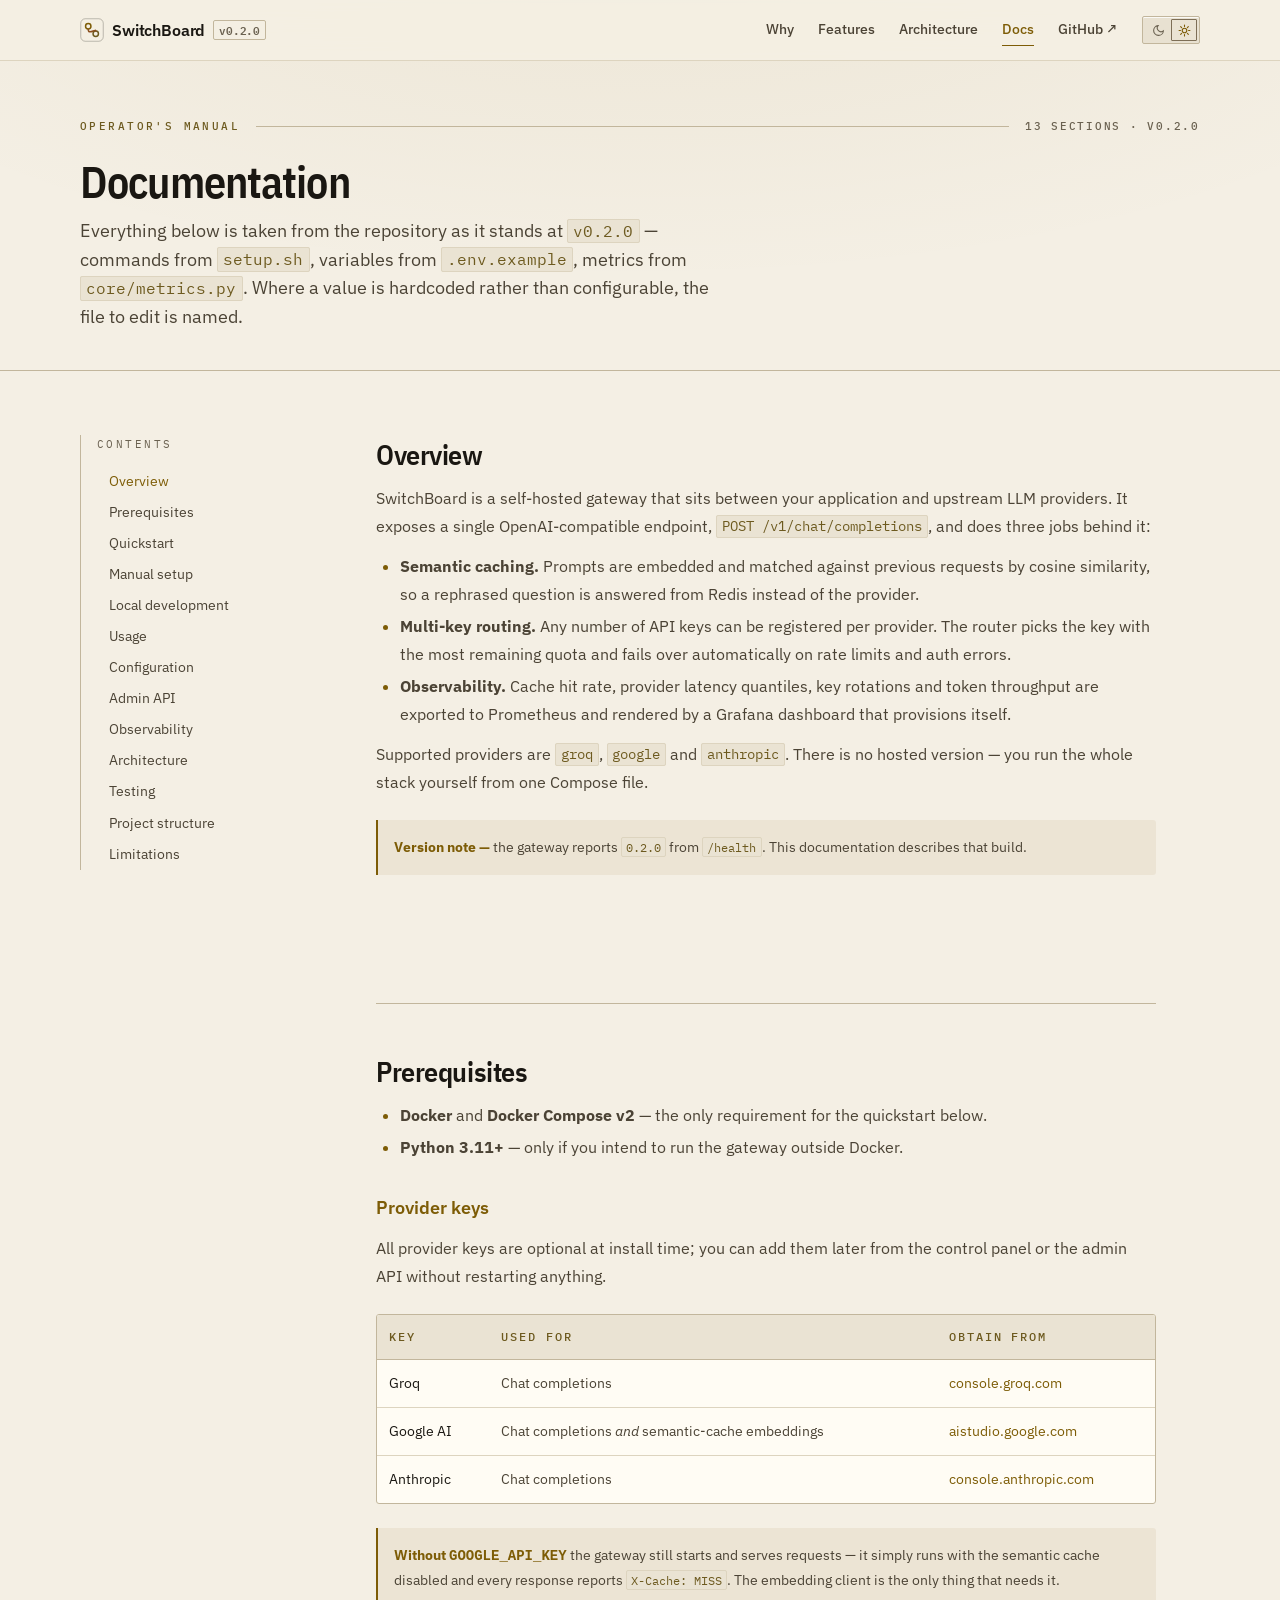
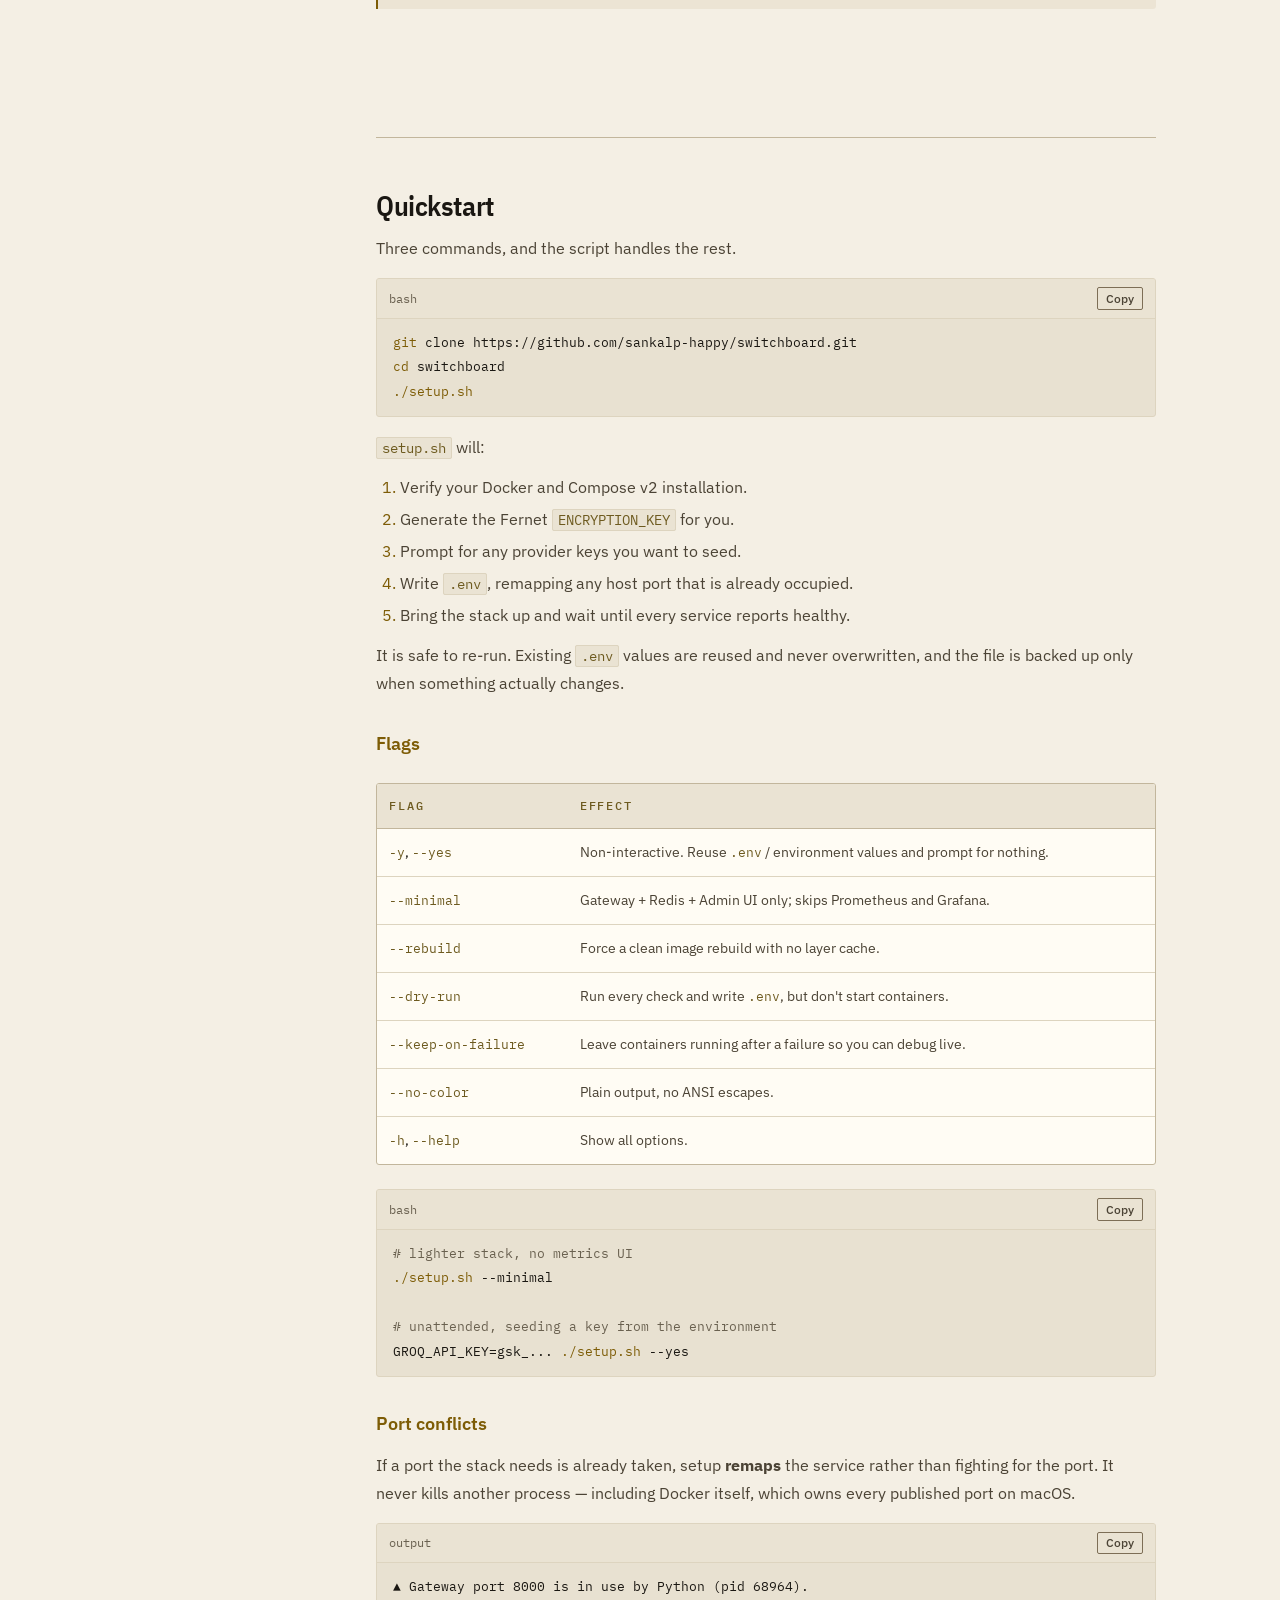
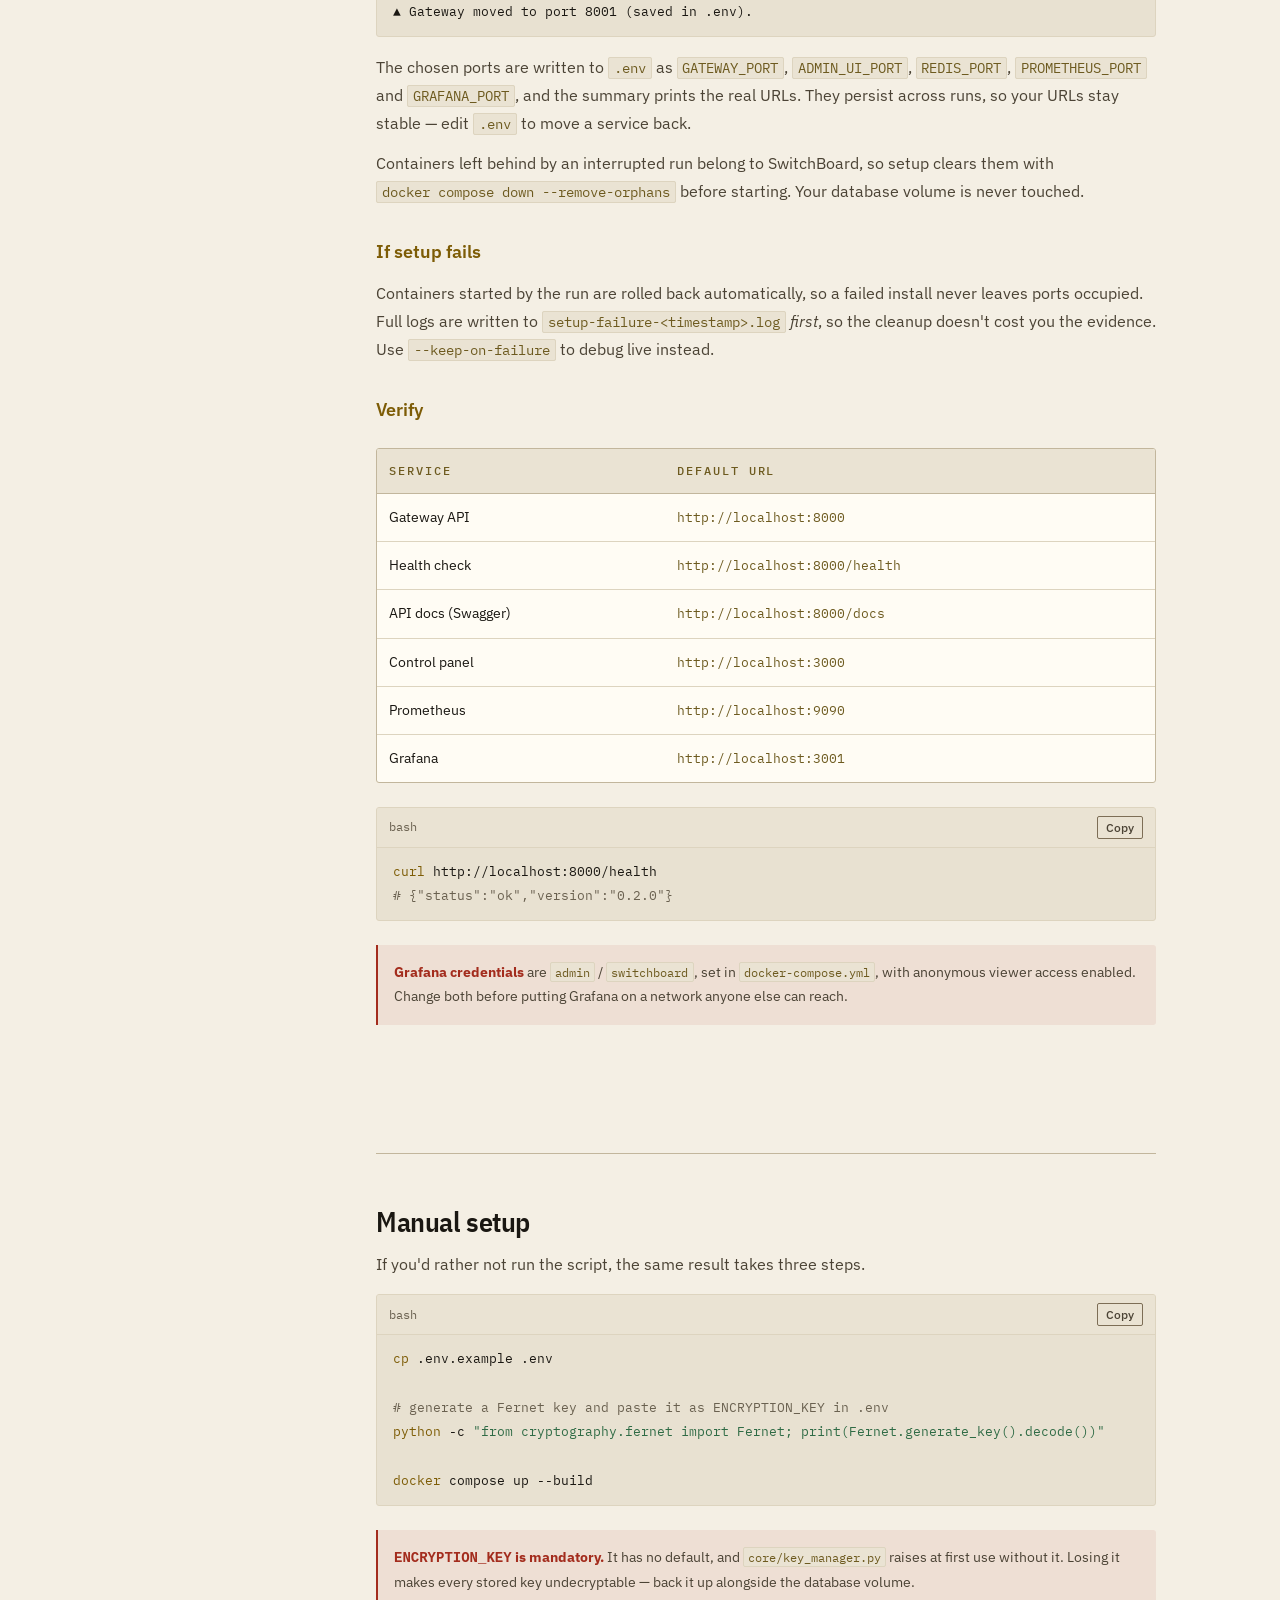
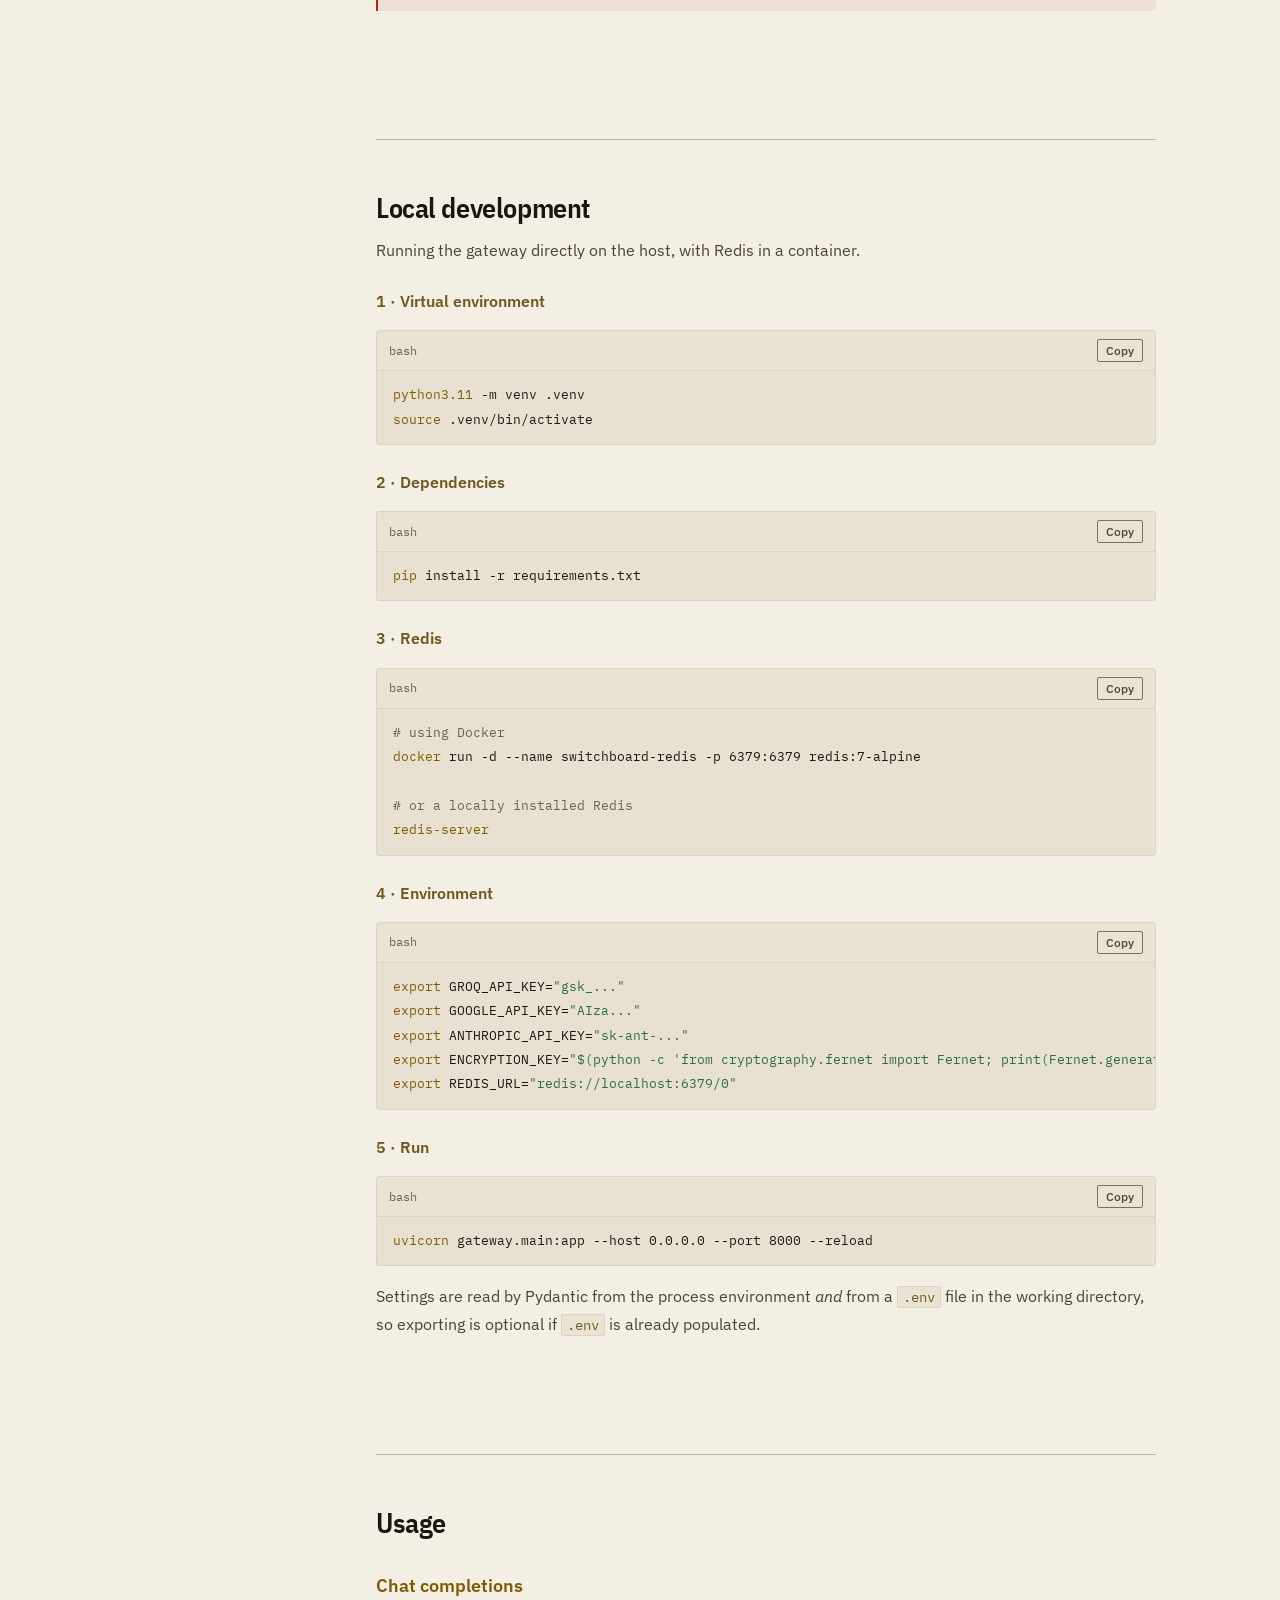
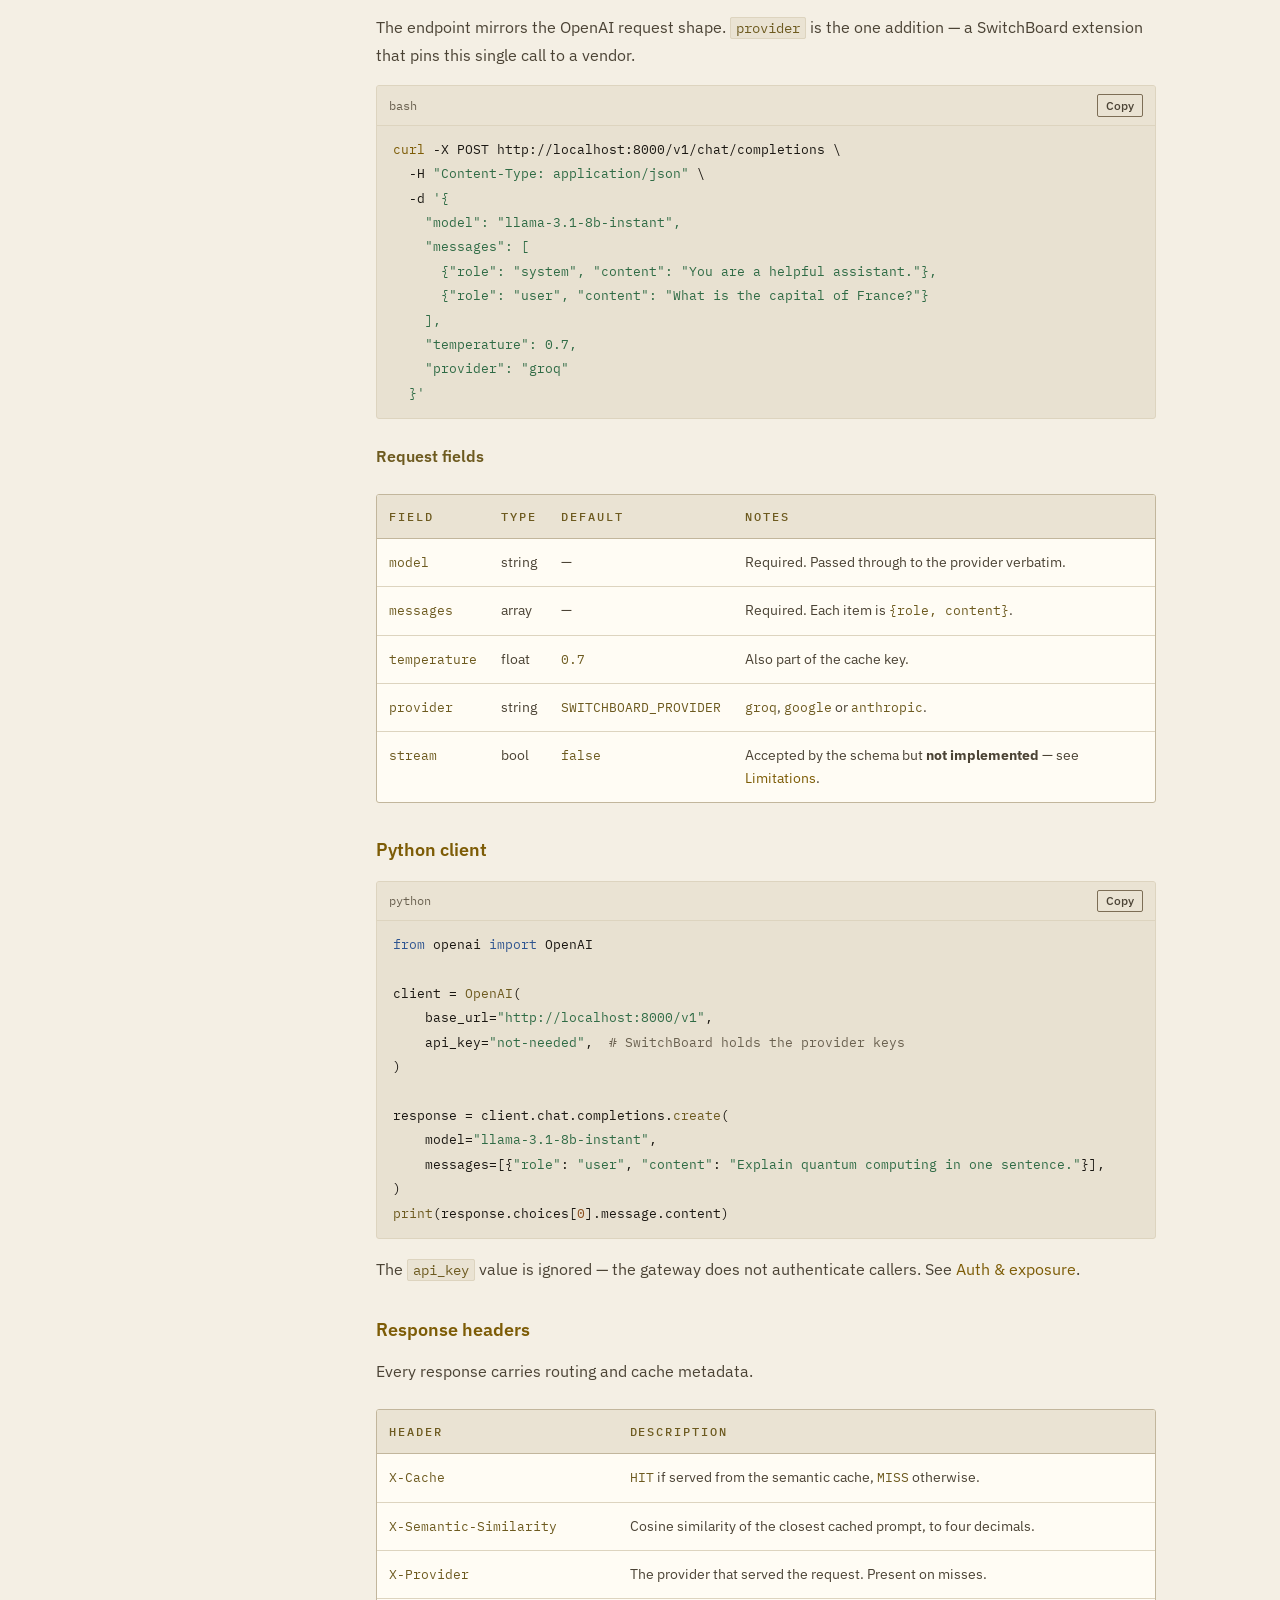
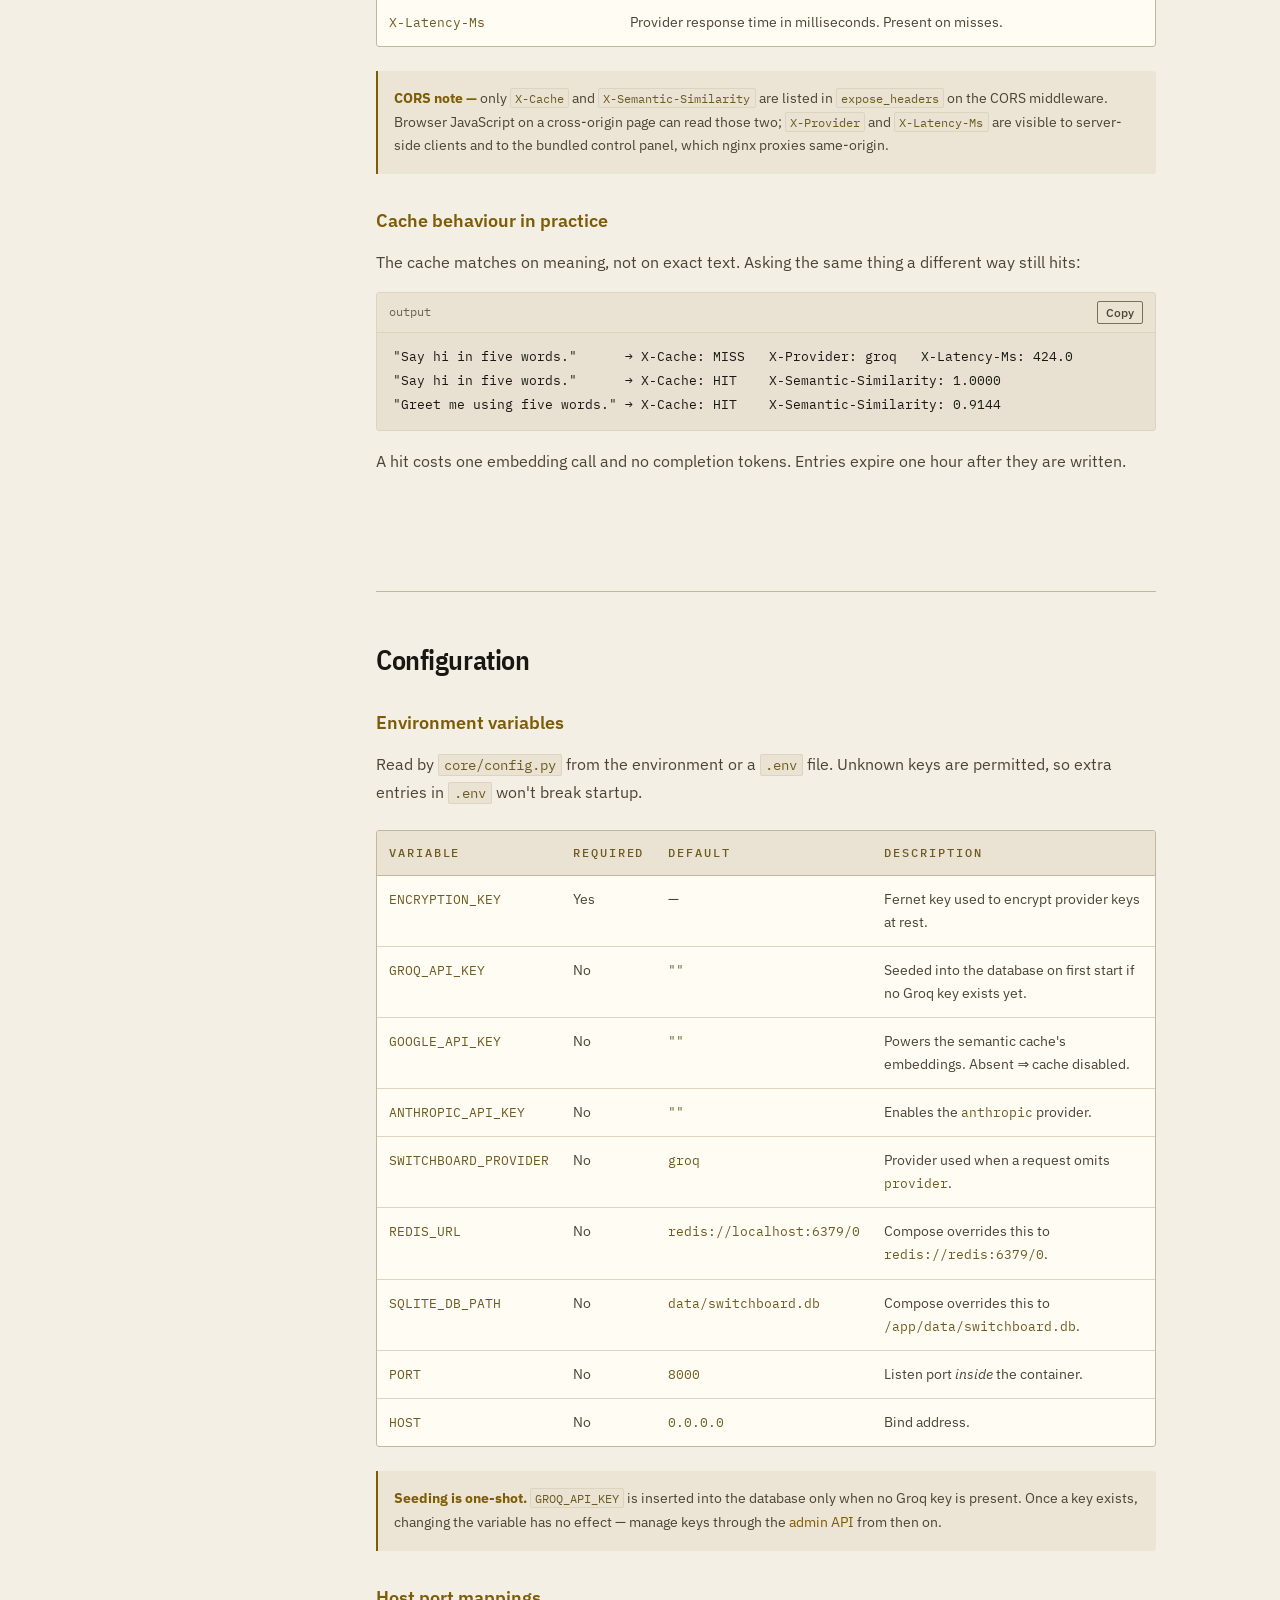
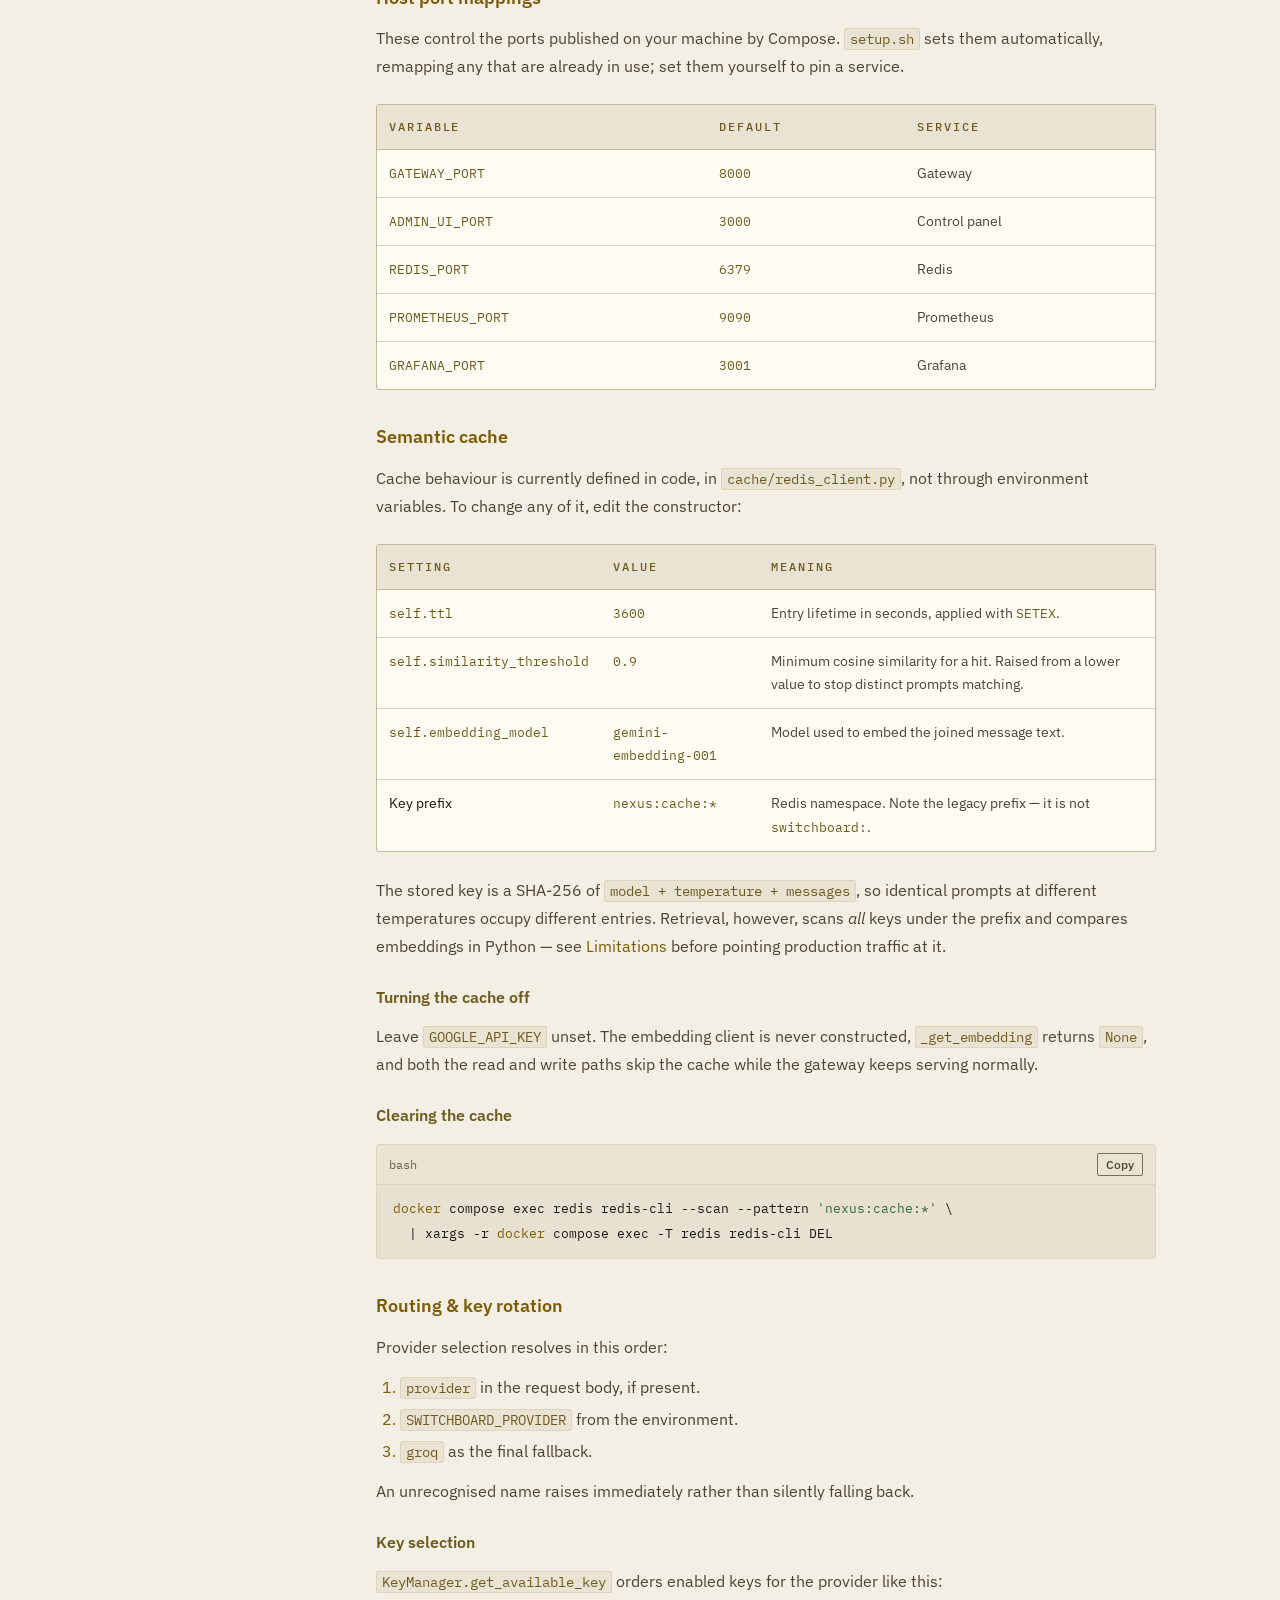
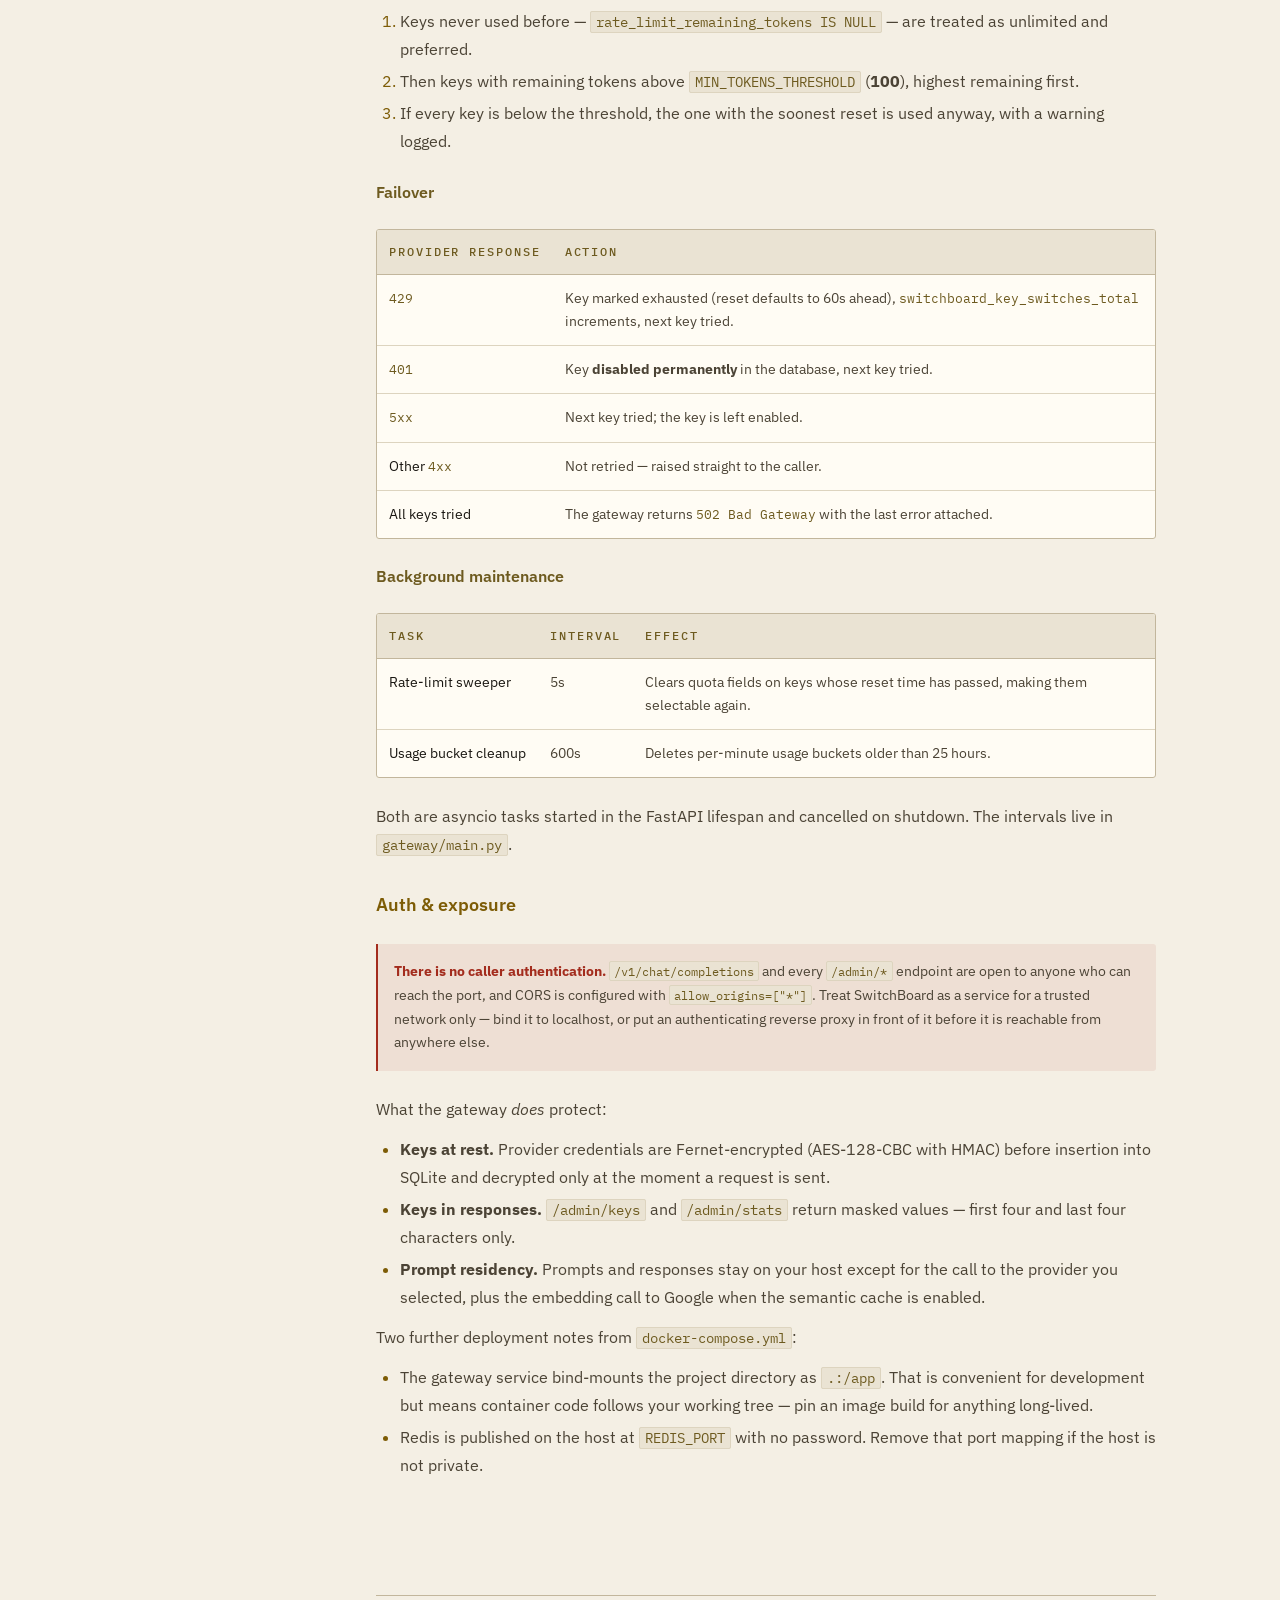
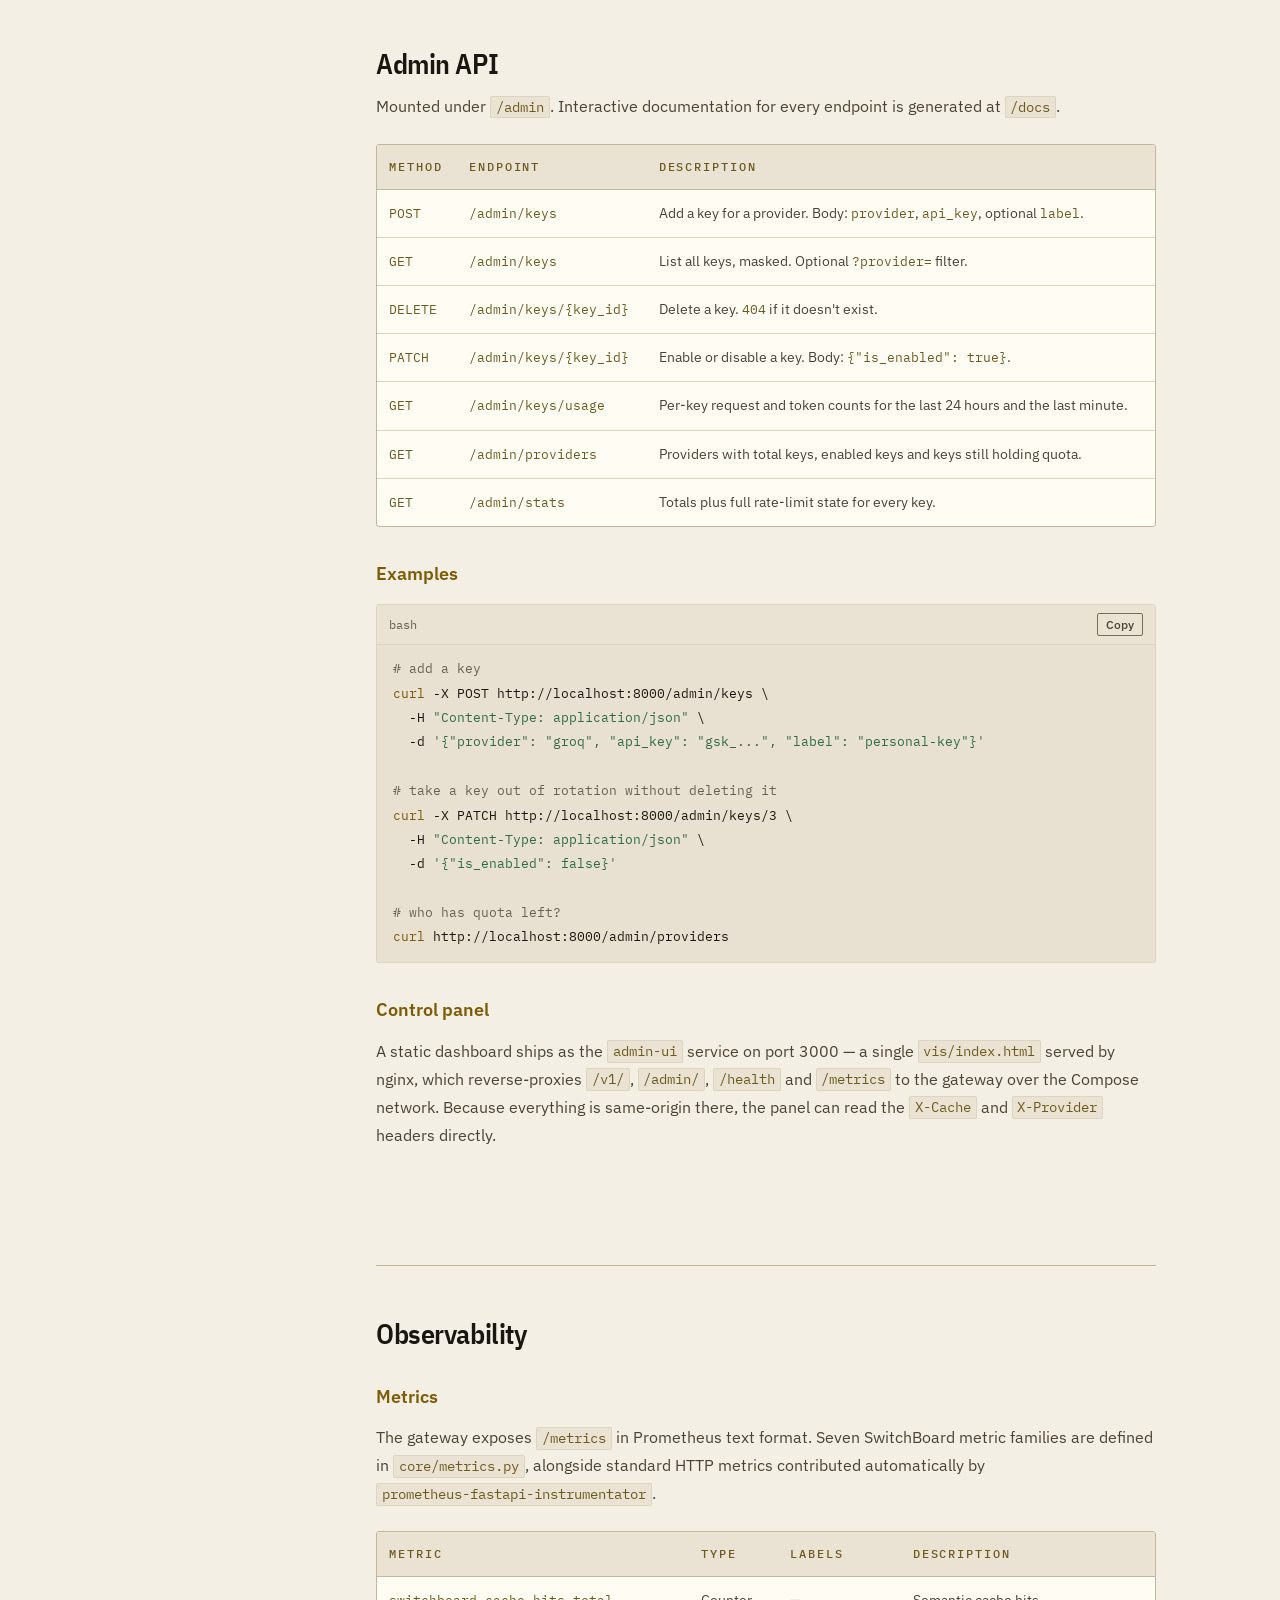
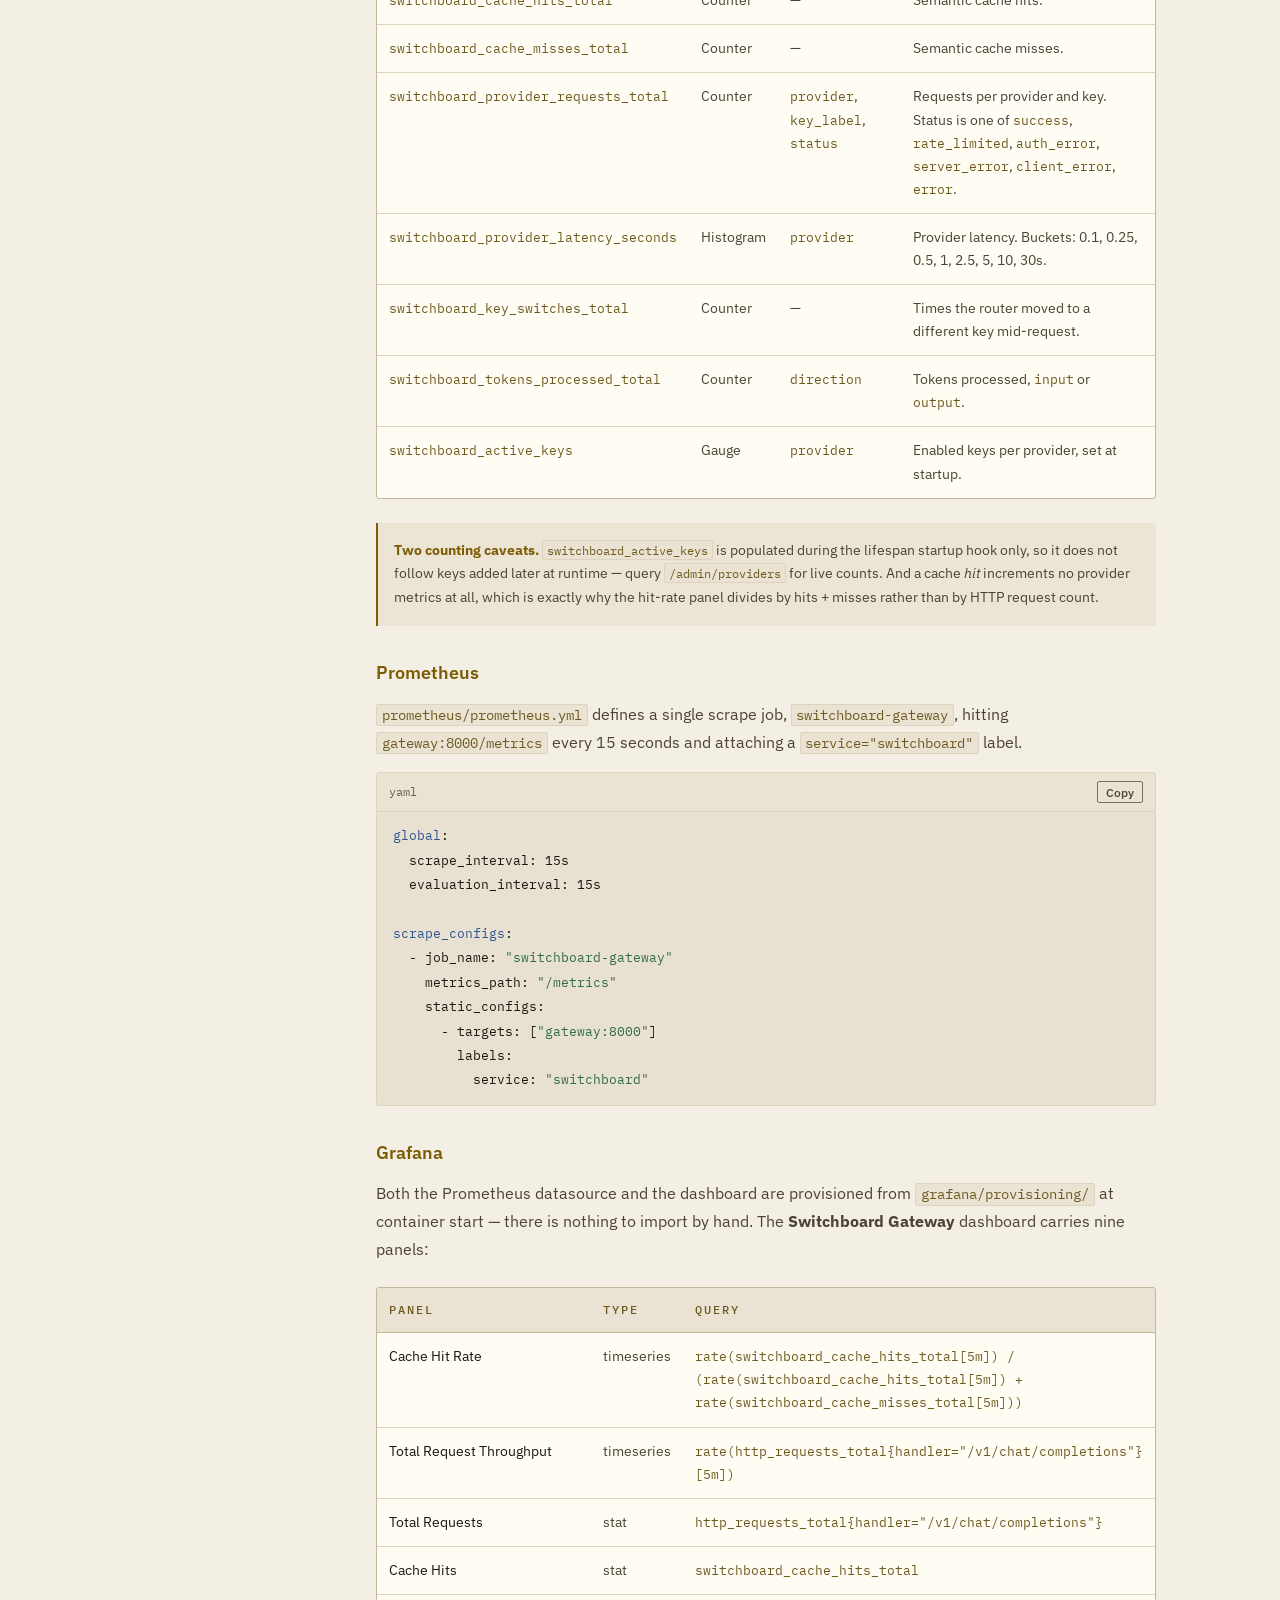
==== site/docs.html @ 7677d310 "added a frontend file" ====
<!DOCTYPE html>
<html lang="en">
<head>
<meta charset="UTF-8">
<meta name="viewport" content="width=device-width, initial-scale=1">
<title>Documentation — SwitchBoard</title>
<meta name="description" content="Install, configure and operate SwitchBoard: quickstart, environment variables, semantic cache tuning, key rotation, the admin API, and Prometheus + Grafana observability.">
<meta name="color-scheme" content="light dark">
<!-- Applied before first paint so a stored preference never flashes the
     other theme. Must stay inline and stay above the stylesheet. -->
<script>(function(){try{var t=localStorage.getItem('sb-theme');if(t==='light'||t==='dark')document.documentElement.dataset.theme=t;}catch(e){}})();</script>
<link rel="preconnect" href="https://fonts.googleapis.com">
<link rel="preconnect" href="https://fonts.gstatic.com" crossorigin>
<link href="https://fonts.googleapis.com/css2?family=IBM+Plex+Mono:wght@400;500&family=IBM+Plex+Sans:wght@400;500;600;700&family=IBM+Plex+Sans+Condensed:wght@600&display=swap" rel="stylesheet">
<link rel="stylesheet" href="assets/switchboard.css">
<link rel="icon" href="data:image/svg+xml,<svg xmlns='http://www.w3.org/2000/svg' viewBox='0 0 32 32'><rect width='32' height='32' rx='6' fill='%232b2620'/><circle cx='11' cy='11' r='3.4' fill='none' stroke='%23e0ac1f' stroke-width='2'/><circle cx='21' cy='21' r='3.4' fill='none' stroke='%23cfae52' stroke-width='2'/><path d='M11 15 C 11 22, 21 14, 21 17' fill='none' stroke='%23cf8442' stroke-width='2'/></svg>">
</head>
<body>
<a class="skip" href="#overview">Skip to content</a>

<!-- ============================= NAV ============================= -->
<header class="nav">
  <div class="wrap nav__in">
    <a class="brand" href="index.html">
      <svg width="24" height="24" viewBox="0 0 32 32" aria-hidden="true">
        <rect x="1" y="1" width="30" height="30" rx="6" fill="none" stroke="currentColor" opacity=".35"/>
        <circle cx="11" cy="11" r="3.6" fill="none" stroke="var(--accent)" stroke-width="2"/>
        <circle cx="21" cy="21" r="3.6" fill="none" stroke="var(--brass)" stroke-width="2"/>
        <path d="M11 15.2 C 11 23, 21 14, 21 17.2" fill="none" stroke="var(--copper)" stroke-width="2" stroke-linecap="round"/>
      </svg>
      SwitchBoard <span class="v">v0.2.0</span>
    </a>
    <nav class="nav__links" id="nav-links" aria-label="Primary">
      <a href="index.html#problem">Why</a>
      <a href="index.html#features">Features</a>
      <a href="index.html#architecture">Architecture</a>
      <a href="docs.html" aria-current="page">Docs</a>
      <a href="https://github.com/sankalp-happy/switchboard">GitHub&nbsp;↗</a>
    </nav>
    <div class="nav__end">
      <button class="themesw" type="button" aria-label="Switch theme">
        <span><svg width="13" height="13" viewBox="0 0 24 24" fill="none" stroke="currentColor" stroke-width="2" aria-hidden="true"><path d="M21 12.8A9 9 0 1 1 11.2 3a7 7 0 0 0 9.8 9.8Z"/></svg></span>
        <span><svg width="13" height="13" viewBox="0 0 24 24" fill="none" stroke="currentColor" stroke-width="2" aria-hidden="true"><circle cx="12" cy="12" r="4.2"/><path d="M12 2v2.5M12 19.5V22M2 12h2.5M19.5 12H22M4.9 4.9l1.8 1.8M17.3 17.3l1.8 1.8M19.1 4.9l-1.8 1.8M6.7 17.3l-1.8 1.8" stroke-linecap="round"/></svg></span>
      </button>
      <button class="nav__toggle" id="nav-toggle" aria-expanded="false" aria-controls="nav-links">Menu</button>
    </div>
  </div>
</header>

<!-- ============================= DOC HERO ============================= -->
<div class="doc-hero">
  <div class="wrap">
    <div class="srail">
      <span class="srail__n">Operator's manual</span>
      <i class="srail__r" aria-hidden="true"></i>
      <span class="srail__d">13 sections · v0.2.0</span>
    </div>
    <h1>Documentation</h1>
    <p class="lede">
      Everything below is taken from the repository as it stands at
      <span class="inline">v0.2.0</span> — commands from <span class="inline">setup.sh</span>,
      variables from <span class="inline">.env.example</span>, metrics from
      <span class="inline">core/metrics.py</span>. Where a value is hardcoded rather than
      configurable, the file to edit is named.
    </p>
  </div>
</div>

<div class="wrap docs">

  <!-- ============================= RAIL ============================= -->
  <aside class="rail" aria-label="Table of contents">
    <div class="rail__t">Contents</div>
    <ol>
      <li><a href="#overview">Overview</a></li>
      <li><a href="#prerequisites">Prerequisites</a></li>
      <li><a href="#quickstart">Quickstart</a></li>
      <li><a href="#manual">Manual setup</a></li>
      <li><a href="#local">Local development</a></li>
      <li><a href="#usage">Usage</a></li>
      <li><a href="#configuration">Configuration</a></li>
      <li><a href="#admin">Admin API</a></li>
      <li><a href="#observability">Observability</a></li>
      <li><a href="#architecture">Architecture</a></li>
      <li><a href="#testing">Testing</a></li>
      <li><a href="#structure">Project structure</a></li>
      <li><a href="#limits">Limitations</a></li>
    </ol>
  </aside>

  <!-- ============================= DOC BODY ============================= -->
  <main class="doc">

    <!-- OVERVIEW -->
    <section id="overview">
      <h2>Overview</h2>
      <p>
        SwitchBoard is a self-hosted gateway that sits between your application and upstream LLM
        providers. It exposes a single OpenAI-compatible endpoint,
        <span class="inline">POST /v1/chat/completions</span>, and does three jobs behind it:
      </p>
      <ul>
        <li><b>Semantic caching.</b> Prompts are embedded and matched against previous requests by cosine similarity, so a rephrased question is answered from Redis instead of the provider.</li>
        <li><b>Multi-key routing.</b> Any number of API keys can be registered per provider. The router picks the key with the most remaining quota and fails over automatically on rate limits and auth errors.</li>
        <li><b>Observability.</b> Cache hit rate, provider latency quantiles, key rotations and token throughput are exported to Prometheus and rendered by a Grafana dashboard that provisions itself.</li>
      </ul>
      <p>
        Supported providers are <span class="inline">groq</span>,
        <span class="inline">google</span> and <span class="inline">anthropic</span>. There is no
        hosted version — you run the whole stack yourself from one Compose file.
      </p>
      <div class="note">
        <b>Version note —</b> the gateway reports <span class="inline">0.2.0</span> from
        <span class="inline">/health</span>. This documentation describes that build.
      </div>
    </section>

    <hr>

    <!-- PREREQUISITES -->
    <section id="prerequisites">
      <h2>Prerequisites</h2>
      <ul>
        <li><b>Docker</b> and <b>Docker Compose v2</b> — the only requirement for the quickstart below.</li>
        <li><b>Python 3.11+</b> — only if you intend to run the gateway outside Docker.</li>
      </ul>

      <h3>Provider keys</h3>
      <p>
        All provider keys are optional at install time; you can add them later from the control
        panel or the admin API without restarting anything.
      </p>
      <div class="tablewrap">
        <table>
          <thead><tr><th scope="col">Key</th><th scope="col">Used for</th><th scope="col">Obtain from</th></tr></thead>
          <tbody>
            <tr><td>Groq</td><td>Chat completions</td><td><a href="https://console.groq.com">console.groq.com</a></td></tr>
            <tr><td>Google AI</td><td>Chat completions <em>and</em> semantic-cache embeddings</td><td><a href="https://aistudio.google.com">aistudio.google.com</a></td></tr>
            <tr><td>Anthropic</td><td>Chat completions</td><td><a href="https://console.anthropic.com">console.anthropic.com</a></td></tr>
          </tbody>
        </table>
      </div>
      <div class="note">
        <b>Without <code>GOOGLE_API_KEY</code></b> the gateway still starts and serves requests — it
        simply runs with the semantic cache disabled and every response reports
        <span class="inline">X-Cache: MISS</span>. The embedding client is the only thing that needs it.
      </div>
    </section>

    <hr>

    <!-- QUICKSTART -->
    <section id="quickstart">
      <h2>Quickstart</h2>
      <p>Three commands, and the script handles the rest.</p>

      <div class="code">
        <div class="code__bar"><span class="code__lang">bash</span><button class="code__copy" type="button">Copy</button></div>
<pre><code><span class="t-cmd">git</span> clone https://github.com/sankalp-happy/switchboard.git
<span class="t-cmd">cd</span> switchboard
<span class="t-cmd">./setup.sh</span></code></pre>
      </div>

      <p><span class="inline">setup.sh</span> will:</p>
      <ol class="plain">
        <li>Verify your Docker and Compose v2 installation.</li>
        <li>Generate the Fernet <span class="inline">ENCRYPTION_KEY</span> for you.</li>
        <li>Prompt for any provider keys you want to seed.</li>
        <li>Write <span class="inline">.env</span>, remapping any host port that is already occupied.</li>
        <li>Bring the stack up and wait until every service reports healthy.</li>
      </ol>
      <p>
        It is safe to re-run. Existing <span class="inline">.env</span> values are reused and never
        overwritten, and the file is backed up only when something actually changes.
      </p>

      <h3 id="flags">Flags</h3>
      <div class="tablewrap">
        <table>
          <thead><tr><th scope="col">Flag</th><th scope="col">Effect</th></tr></thead>
          <tbody>
            <tr><td><code>-y</code>, <code>--yes</code></td><td>Non-interactive. Reuse <code>.env</code> / environment values and prompt for nothing.</td></tr>
            <tr><td><code>--minimal</code></td><td>Gateway + Redis + Admin UI only; skips Prometheus and Grafana.</td></tr>
            <tr><td><code>--rebuild</code></td><td>Force a clean image rebuild with no layer cache.</td></tr>
            <tr><td><code>--dry-run</code></td><td>Run every check and write <code>.env</code>, but don't start containers.</td></tr>
            <tr><td><code>--keep-on-failure</code></td><td>Leave containers running after a failure so you can debug live.</td></tr>
            <tr><td><code>--no-color</code></td><td>Plain output, no ANSI escapes.</td></tr>
            <tr><td><code>-h</code>, <code>--help</code></td><td>Show all options.</td></tr>
          </tbody>
        </table>
      </div>

      <div class="code">
        <div class="code__bar"><span class="code__lang">bash</span><button class="code__copy" type="button">Copy</button></div>
<pre><code><span class="t-com"># lighter stack, no metrics UI</span>
<span class="t-cmd">./setup.sh</span> --minimal

<span class="t-com"># unattended, seeding a key from the environment</span>
GROQ_API_KEY=gsk_... <span class="t-cmd">./setup.sh</span> --yes</code></pre>
      </div>

      <h3 id="ports">Port conflicts</h3>
      <p>
        If a port the stack needs is already taken, setup <b>remaps</b> the service rather than
        fighting for the port. It never kills another process — including Docker itself, which owns
        every published port on macOS.
      </p>
      <div class="code">
        <div class="code__bar"><span class="code__lang">output</span><button class="code__copy" type="button">Copy</button></div>
<pre><code>▲ Gateway port 8000 is in use by Python (pid 68964).
▲ Gateway moved to port 8001 (saved in .env).</code></pre>
      </div>
      <p>
        The chosen ports are written to <span class="inline">.env</span> as
        <span class="inline">GATEWAY_PORT</span>, <span class="inline">ADMIN_UI_PORT</span>,
        <span class="inline">REDIS_PORT</span>, <span class="inline">PROMETHEUS_PORT</span> and
        <span class="inline">GRAFANA_PORT</span>, and the summary prints the real URLs. They persist
        across runs, so your URLs stay stable — edit <span class="inline">.env</span> to move a
        service back.
      </p>
      <p>
        Containers left behind by an interrupted run belong to SwitchBoard, so setup clears them
        with <span class="inline">docker compose down --remove-orphans</span> before starting. Your
        database volume is never touched.
      </p>

      <h3 id="failure">If setup fails</h3>
      <p>
        Containers started by the run are rolled back automatically, so a failed install never
        leaves ports occupied. Full logs are written to
        <span class="inline">setup-failure-&lt;timestamp&gt;.log</span> <em>first</em>, so the cleanup
        doesn't cost you the evidence. Use <span class="inline">--keep-on-failure</span> to debug live
        instead.
      </p>

      <h3 id="verify">Verify</h3>
      <div class="tablewrap">
        <table>
          <thead><tr><th scope="col">Service</th><th scope="col">Default URL</th></tr></thead>
          <tbody>
            <tr><td>Gateway API</td><td><code>http://localhost:8000</code></td></tr>
            <tr><td>Health check</td><td><code>http://localhost:8000/health</code></td></tr>
            <tr><td>API docs (Swagger)</td><td><code>http://localhost:8000/docs</code></td></tr>
            <tr><td>Control panel</td><td><code>http://localhost:3000</code></td></tr>
            <tr><td>Prometheus</td><td><code>http://localhost:9090</code></td></tr>
            <tr><td>Grafana</td><td><code>http://localhost:3001</code></td></tr>
          </tbody>
        </table>
      </div>
      <div class="code">
        <div class="code__bar"><span class="code__lang">bash</span><button class="code__copy" type="button">Copy</button></div>
<pre><code><span class="t-cmd">curl</span> http://localhost:8000/health
<span class="t-com"># {"status":"ok","version":"0.2.0"}</span></code></pre>
      </div>
      <div class="note note--warn">
        <b>Grafana credentials</b> are <span class="inline">admin</span> /
        <span class="inline">switchboard</span>, set in
        <span class="inline">docker-compose.yml</span>, with anonymous viewer access enabled.
        Change both before putting Grafana on a network anyone else can reach.
      </div>
    </section>

    <hr>

    <!-- MANUAL -->
    <section id="manual">
      <h2>Manual setup</h2>
      <p>If you'd rather not run the script, the same result takes three steps.</p>
      <div class="code">
        <div class="code__bar"><span class="code__lang">bash</span><button class="code__copy" type="button">Copy</button></div>
<pre><code><span class="t-cmd">cp</span> .env.example .env

<span class="t-com"># generate a Fernet key and paste it as ENCRYPTION_KEY in .env</span>
<span class="t-cmd">python</span> -c <span class="t-str">"from cryptography.fernet import Fernet; print(Fernet.generate_key().decode())"</span>

<span class="t-cmd">docker</span> compose up --build</code></pre>
      </div>
      <div class="note note--warn">
        <b><code>ENCRYPTION_KEY</code> is mandatory.</b> It has no default, and
        <span class="inline">core/key_manager.py</span> raises at first use without it. Losing it
        makes every stored key undecryptable — back it up alongside the database volume.
      </div>
    </section>

    <hr>

    <!-- LOCAL DEV -->
    <section id="local">
      <h2>Local development</h2>
      <p>Running the gateway directly on the host, with Redis in a container.</p>

      <h4>1 · Virtual environment</h4>
      <div class="code">
        <div class="code__bar"><span class="code__lang">bash</span><button class="code__copy" type="button">Copy</button></div>
<pre><code><span class="t-cmd">python3.11</span> -m venv .venv
<span class="t-cmd">source</span> .venv/bin/activate</code></pre>
      </div>

      <h4>2 · Dependencies</h4>
      <div class="code">
        <div class="code__bar"><span class="code__lang">bash</span><button class="code__copy" type="button">Copy</button></div>
<pre><code><span class="t-cmd">pip</span> install -r requirements.txt</code></pre>
      </div>

      <h4>3 · Redis</h4>
      <div class="code">
        <div class="code__bar"><span class="code__lang">bash</span><button class="code__copy" type="button">Copy</button></div>
<pre><code><span class="t-com"># using Docker</span>
<span class="t-cmd">docker</span> run -d --name switchboard-redis -p 6379:6379 redis:7-alpine

<span class="t-com"># or a locally installed Redis</span>
<span class="t-cmd">redis-server</span></code></pre>
      </div>

      <h4>4 · Environment</h4>
      <div class="code">
        <div class="code__bar"><span class="code__lang">bash</span><button class="code__copy" type="button">Copy</button></div>
<pre><code><span class="t-cmd">export</span> GROQ_API_KEY=<span class="t-str">"gsk_..."</span>
<span class="t-cmd">export</span> GOOGLE_API_KEY=<span class="t-str">"AIza..."</span>
<span class="t-cmd">export</span> ANTHROPIC_API_KEY=<span class="t-str">"sk-ant-..."</span>
<span class="t-cmd">export</span> ENCRYPTION_KEY=<span class="t-str">"$(python -c 'from cryptography.fernet import Fernet; print(Fernet.generate_key().decode())')"</span>
<span class="t-cmd">export</span> REDIS_URL=<span class="t-str">"redis://localhost:6379/0"</span></code></pre>
      </div>

      <h4>5 · Run</h4>
      <div class="code">
        <div class="code__bar"><span class="code__lang">bash</span><button class="code__copy" type="button">Copy</button></div>
<pre><code><span class="t-cmd">uvicorn</span> gateway.main:app --host 0.0.0.0 --port 8000 --reload</code></pre>
      </div>
      <p>
        Settings are read by Pydantic from the process environment <em>and</em> from a
        <span class="inline">.env</span> file in the working directory, so exporting is optional if
        <span class="inline">.env</span> is already populated.
      </p>
    </section>

    <hr>

    <!-- USAGE -->
    <section id="usage">
      <h2>Usage</h2>

      <h3 id="usage-curl">Chat completions</h3>
      <p>
        The endpoint mirrors the OpenAI request shape. <span class="inline">provider</span> is the
        one addition — a SwitchBoard extension that pins this single call to a vendor.
      </p>
      <div class="code">
        <div class="code__bar"><span class="code__lang">bash</span><button class="code__copy" type="button">Copy</button></div>
<pre><code><span class="t-cmd">curl</span> -X POST http://localhost:8000/v1/chat/completions \
  -H <span class="t-str">"Content-Type: application/json"</span> \
  -d <span class="t-str">'{
    "model": "llama-3.1-8b-instant",
    "messages": [
      {"role": "system", "content": "You are a helpful assistant."},
      {"role": "user", "content": "What is the capital of France?"}
    ],
    "temperature": 0.7,
    "provider": "groq"
  }'</span></code></pre>
      </div>

      <h4>Request fields</h4>
      <div class="tablewrap">
        <table>
          <thead><tr><th scope="col">Field</th><th scope="col">Type</th><th scope="col">Default</th><th scope="col">Notes</th></tr></thead>
          <tbody>
            <tr><td><code>model</code></td><td>string</td><td>—</td><td>Required. Passed through to the provider verbatim.</td></tr>
            <tr><td><code>messages</code></td><td>array</td><td>—</td><td>Required. Each item is <code>{role, content}</code>.</td></tr>
            <tr><td><code>temperature</code></td><td>float</td><td><code>0.7</code></td><td>Also part of the cache key.</td></tr>
            <tr><td><code>provider</code></td><td>string</td><td><code>SWITCHBOARD_PROVIDER</code></td><td><code>groq</code>, <code>google</code> or <code>anthropic</code>.</td></tr>
            <tr><td><code>stream</code></td><td>bool</td><td><code>false</code></td><td>Accepted by the schema but <b>not implemented</b> — see <a href="#limits">Limitations</a>.</td></tr>
          </tbody>
        </table>
      </div>

      <h3 id="usage-python">Python client</h3>
      <div class="code">
        <div class="code__bar"><span class="code__lang">python</span><button class="code__copy" type="button">Copy</button></div>
<pre><code><span class="t-kw">from</span> openai <span class="t-kw">import</span> OpenAI

client = <span class="t-fn">OpenAI</span>(
    base_url=<span class="t-str">"http://localhost:8000/v1"</span>,
    api_key=<span class="t-str">"not-needed"</span>,  <span class="t-com"># SwitchBoard holds the provider keys</span>
)

response = client.chat.completions.<span class="t-fn">create</span>(
    model=<span class="t-str">"llama-3.1-8b-instant"</span>,
    messages=[{<span class="t-str">"role"</span>: <span class="t-str">"user"</span>, <span class="t-str">"content"</span>: <span class="t-str">"Explain quantum computing in one sentence."</span>}],
)
<span class="t-fn">print</span>(response.choices[<span class="t-num">0</span>].message.content)</code></pre>
      </div>
      <p>
        The <span class="inline">api_key</span> value is ignored — the gateway does not authenticate
        callers. See <a href="#security">Auth &amp; exposure</a>.
      </p>

      <h3 id="usage-headers">Response headers</h3>
      <p>Every response carries routing and cache metadata.</p>
      <div class="tablewrap">
        <table>
          <thead><tr><th scope="col">Header</th><th scope="col">Description</th></tr></thead>
          <tbody>
            <tr><td><code>X-Cache</code></td><td><code>HIT</code> if served from the semantic cache, <code>MISS</code> otherwise.</td></tr>
            <tr><td><code>X-Semantic-Similarity</code></td><td>Cosine similarity of the closest cached prompt, to four decimals.</td></tr>
            <tr><td><code>X-Provider</code></td><td>The provider that served the request. Present on misses.</td></tr>
            <tr><td><code>X-Latency-Ms</code></td><td>Provider response time in milliseconds. Present on misses.</td></tr>
          </tbody>
        </table>
      </div>
      <div class="note">
        <b>CORS note —</b> only <span class="inline">X-Cache</span> and
        <span class="inline">X-Semantic-Similarity</span> are listed in
        <span class="inline">expose_headers</span> on the CORS middleware. Browser JavaScript on a
        cross-origin page can read those two; <span class="inline">X-Provider</span> and
        <span class="inline">X-Latency-Ms</span> are visible to server-side clients and to the
        bundled control panel, which nginx proxies same-origin.
      </div>

      <h3 id="usage-cache">Cache behaviour in practice</h3>
      <p>
        The cache matches on meaning, not on exact text. Asking the same thing a different way
        still hits:
      </p>
      <div class="code">
        <div class="code__bar"><span class="code__lang">output</span><button class="code__copy" type="button">Copy</button></div>
<pre><code>"Say hi in five words."      → X-Cache: MISS   X-Provider: groq   X-Latency-Ms: 424.0
"Say hi in five words."      → X-Cache: HIT    X-Semantic-Similarity: 1.0000
"Greet me using five words." → X-Cache: HIT    X-Semantic-Similarity: 0.9144</code></pre>
      </div>
      <p>
        A hit costs one embedding call and no completion tokens. Entries expire one hour after
        they are written.
      </p>
    </section>

    <hr>

    <!-- CONFIGURATION -->
    <section id="configuration">
      <h2>Configuration</h2>

      <h3 id="env">Environment variables</h3>
      <p>
        Read by <span class="inline">core/config.py</span> from the environment or a
        <span class="inline">.env</span> file. Unknown keys are permitted, so extra entries in
        <span class="inline">.env</span> won't break startup.
      </p>
      <div class="tablewrap">
        <table>
          <thead><tr><th scope="col">Variable</th><th scope="col">Required</th><th scope="col">Default</th><th scope="col">Description</th></tr></thead>
          <tbody>
            <tr><td><code>ENCRYPTION_KEY</code></td><td>Yes</td><td>—</td><td>Fernet key used to encrypt provider keys at rest.</td></tr>
            <tr><td><code>GROQ_API_KEY</code></td><td>No</td><td><code>""</code></td><td>Seeded into the database on first start if no Groq key exists yet.</td></tr>
            <tr><td><code>GOOGLE_API_KEY</code></td><td>No</td><td><code>""</code></td><td>Powers the semantic cache's embeddings. Absent ⇒ cache disabled.</td></tr>
            <tr><td><code>ANTHROPIC_API_KEY</code></td><td>No</td><td><code>""</code></td><td>Enables the <code>anthropic</code> provider.</td></tr>
            <tr><td><code>SWITCHBOARD_PROVIDER</code></td><td>No</td><td><code>groq</code></td><td>Provider used when a request omits <code>provider</code>.</td></tr>
            <tr><td><code>REDIS_URL</code></td><td>No</td><td><code>redis://localhost:6379/0</code></td><td>Compose overrides this to <code>redis://redis:6379/0</code>.</td></tr>
            <tr><td><code>SQLITE_DB_PATH</code></td><td>No</td><td><code>data/switchboard.db</code></td><td>Compose overrides this to <code>/app/data/switchboard.db</code>.</td></tr>
            <tr><td><code>PORT</code></td><td>No</td><td><code>8000</code></td><td>Listen port <em>inside</em> the container.</td></tr>
            <tr><td><code>HOST</code></td><td>No</td><td><code>0.0.0.0</code></td><td>Bind address.</td></tr>
          </tbody>
        </table>
      </div>
      <div class="note">
        <b>Seeding is one-shot.</b> <span class="inline">GROQ_API_KEY</span> is inserted into the
        database only when no Groq key is present. Once a key exists, changing the variable has no
        effect — manage keys through the <a href="#admin">admin API</a> from then on.
      </div>

      <h3 id="hostports">Host port mappings</h3>
      <p>
        These control the ports published on your machine by Compose.
        <span class="inline">setup.sh</span> sets them automatically, remapping any that are already
        in use; set them yourself to pin a service.
      </p>
      <div class="tablewrap">
        <table>
          <thead><tr><th scope="col">Variable</th><th scope="col">Default</th><th scope="col">Service</th></tr></thead>
          <tbody>
            <tr><td><code>GATEWAY_PORT</code></td><td><code>8000</code></td><td>Gateway</td></tr>
            <tr><td><code>ADMIN_UI_PORT</code></td><td><code>3000</code></td><td>Control panel</td></tr>
            <tr><td><code>REDIS_PORT</code></td><td><code>6379</code></td><td>Redis</td></tr>
            <tr><td><code>PROMETHEUS_PORT</code></td><td><code>9090</code></td><td>Prometheus</td></tr>
            <tr><td><code>GRAFANA_PORT</code></td><td><code>3001</code></td><td>Grafana</td></tr>
          </tbody>
        </table>
      </div>

      <h3 id="cache-config">Semantic cache</h3>
      <p>
        Cache behaviour is currently defined in code, in
        <span class="inline">cache/redis_client.py</span>, not through environment variables. To
        change any of it, edit the constructor:
      </p>
      <div class="tablewrap">
        <table>
          <thead><tr><th scope="col">Setting</th><th scope="col">Value</th><th scope="col">Meaning</th></tr></thead>
          <tbody>
            <tr><td><code>self.ttl</code></td><td><code>3600</code></td><td>Entry lifetime in seconds, applied with <code>SETEX</code>.</td></tr>
            <tr><td><code>self.similarity_threshold</code></td><td><code>0.9</code></td><td>Minimum cosine similarity for a hit. Raised from a lower value to stop distinct prompts matching.</td></tr>
            <tr><td><code>self.embedding_model</code></td><td><code>gemini-embedding-001</code></td><td>Model used to embed the joined message text.</td></tr>
            <tr><td>Key prefix</td><td><code>nexus:cache:*</code></td><td>Redis namespace. Note the legacy prefix — it is not <code>switchboard:</code>.</td></tr>
          </tbody>
        </table>
      </div>
      <p>
        The stored key is a SHA-256 of <span class="inline">model + temperature + messages</span>,
        so identical prompts at different temperatures occupy different entries. Retrieval, however,
        scans <em>all</em> keys under the prefix and compares embeddings in Python — see
        <a href="#limits">Limitations</a> before pointing production traffic at it.
      </p>
      <h4>Turning the cache off</h4>
      <p>
        Leave <span class="inline">GOOGLE_API_KEY</span> unset. The embedding client is never
        constructed, <span class="inline">_get_embedding</span> returns
        <span class="inline">None</span>, and both the read and write paths skip the cache while the
        gateway keeps serving normally.
      </p>
      <h4>Clearing the cache</h4>
      <div class="code">
        <div class="code__bar"><span class="code__lang">bash</span><button class="code__copy" type="button">Copy</button></div>
<pre><code><span class="t-cmd">docker</span> compose exec redis redis-cli --scan --pattern <span class="t-str">'nexus:cache:*'</span> \
  | xargs -r <span class="t-cmd">docker</span> compose exec -T redis redis-cli DEL</code></pre>
      </div>

      <h3 id="routing">Routing &amp; key rotation</h3>
      <p>Provider selection resolves in this order:</p>
      <ol class="plain">
        <li><span class="inline">provider</span> in the request body, if present.</li>
        <li><span class="inline">SWITCHBOARD_PROVIDER</span> from the environment.</li>
        <li><span class="inline">groq</span> as the final fallback.</li>
      </ol>
      <p>An unrecognised name raises immediately rather than silently falling back.</p>

      <h4>Key selection</h4>
      <p>
        <span class="inline">KeyManager.get_available_key</span> orders enabled keys for the
        provider like this:
      </p>
      <ol class="plain">
        <li>Keys never used before — <span class="inline">rate_limit_remaining_tokens IS NULL</span> — are treated as unlimited and preferred.</li>
        <li>Then keys with remaining tokens above <span class="inline">MIN_TOKENS_THRESHOLD</span> (<b>100</b>), highest remaining first.</li>
        <li>If every key is below the threshold, the one with the soonest reset is used anyway, with a warning logged.</li>
      </ol>

      <h4>Failover</h4>
      <div class="tablewrap">
        <table>
          <thead><tr><th scope="col">Provider response</th><th scope="col">Action</th></tr></thead>
          <tbody>
            <tr><td><code>429</code></td><td>Key marked exhausted (reset defaults to 60s ahead), <code>switchboard_key_switches_total</code> increments, next key tried.</td></tr>
            <tr><td><code>401</code></td><td>Key <b>disabled permanently</b> in the database, next key tried.</td></tr>
            <tr><td><code>5xx</code></td><td>Next key tried; the key is left enabled.</td></tr>
            <tr><td>Other <code>4xx</code></td><td>Not retried — raised straight to the caller.</td></tr>
            <tr><td>All keys tried</td><td>The gateway returns <code>502 Bad Gateway</code> with the last error attached.</td></tr>
          </tbody>
        </table>
      </div>

      <h4>Background maintenance</h4>
      <div class="tablewrap">
        <table>
          <thead><tr><th scope="col">Task</th><th scope="col">Interval</th><th scope="col">Effect</th></tr></thead>
          <tbody>
            <tr><td>Rate-limit sweeper</td><td>5s</td><td>Clears quota fields on keys whose reset time has passed, making them selectable again.</td></tr>
            <tr><td>Usage bucket cleanup</td><td>600s</td><td>Deletes per-minute usage buckets older than 25 hours.</td></tr>
          </tbody>
        </table>
      </div>
      <p>
        Both are asyncio tasks started in the FastAPI lifespan and cancelled on shutdown. The
        intervals live in <span class="inline">gateway/main.py</span>.
      </p>

      <h3 id="security">Auth &amp; exposure</h3>
      <div class="note note--warn">
        <b>There is no caller authentication.</b> <span class="inline">/v1/chat/completions</span>
        and every <span class="inline">/admin/*</span> endpoint are open to anyone who can reach the
        port, and CORS is configured with
        <span class="inline">allow_origins=["*"]</span>. Treat SwitchBoard as a service for a trusted
        network only — bind it to localhost, or put an authenticating reverse proxy in front of it
        before it is reachable from anywhere else.
      </div>
      <p>What the gateway <em>does</em> protect:</p>
      <ul>
        <li><b>Keys at rest.</b> Provider credentials are Fernet-encrypted (AES-128-CBC with HMAC) before insertion into SQLite and decrypted only at the moment a request is sent.</li>
        <li><b>Keys in responses.</b> <span class="inline">/admin/keys</span> and <span class="inline">/admin/stats</span> return masked values — first four and last four characters only.</li>
        <li><b>Prompt residency.</b> Prompts and responses stay on your host except for the call to the provider you selected, plus the embedding call to Google when the semantic cache is enabled.</li>
      </ul>
      <p>Two further deployment notes from <span class="inline">docker-compose.yml</span>:</p>
      <ul>
        <li>The gateway service bind-mounts the project directory as <span class="inline">.:/app</span>. That is convenient for development but means container code follows your working tree — pin an image build for anything long-lived.</li>
        <li>Redis is published on the host at <span class="inline">REDIS_PORT</span> with no password. Remove that port mapping if the host is not private.</li>
      </ul>
    </section>

    <hr>

    <!-- ADMIN -->
    <section id="admin">
      <h2>Admin API</h2>
      <p>
        Mounted under <span class="inline">/admin</span>. Interactive documentation for every
        endpoint is generated at <span class="inline">/docs</span>.
      </p>
      <div class="tablewrap">
        <table>
          <thead><tr><th scope="col">Method</th><th scope="col">Endpoint</th><th scope="col">Description</th></tr></thead>
          <tbody>
            <tr><td><code>POST</code></td><td><code>/admin/keys</code></td><td>Add a key for a provider. Body: <code>provider</code>, <code>api_key</code>, optional <code>label</code>.</td></tr>
            <tr><td><code>GET</code></td><td><code>/admin/keys</code></td><td>List all keys, masked. Optional <code>?provider=</code> filter.</td></tr>
            <tr><td><code>DELETE</code></td><td><code>/admin/keys/{key_id}</code></td><td>Delete a key. <code>404</code> if it doesn't exist.</td></tr>
            <tr><td><code>PATCH</code></td><td><code>/admin/keys/{key_id}</code></td><td>Enable or disable a key. Body: <code>{"is_enabled": true}</code>.</td></tr>
            <tr><td><code>GET</code></td><td><code>/admin/keys/usage</code></td><td>Per-key request and token counts for the last 24 hours and the last minute.</td></tr>
            <tr><td><code>GET</code></td><td><code>/admin/providers</code></td><td>Providers with total keys, enabled keys and keys still holding quota.</td></tr>
            <tr><td><code>GET</code></td><td><code>/admin/stats</code></td><td>Totals plus full rate-limit state for every key.</td></tr>
          </tbody>
        </table>
      </div>

      <h3 id="admin-examples">Examples</h3>
      <div class="code">
        <div class="code__bar"><span class="code__lang">bash</span><button class="code__copy" type="button">Copy</button></div>
<pre><code><span class="t-com"># add a key</span>
<span class="t-cmd">curl</span> -X POST http://localhost:8000/admin/keys \
  -H <span class="t-str">"Content-Type: application/json"</span> \
  -d <span class="t-str">'{"provider": "groq", "api_key": "gsk_...", "label": "personal-key"}'</span>

<span class="t-com"># take a key out of rotation without deleting it</span>
<span class="t-cmd">curl</span> -X PATCH http://localhost:8000/admin/keys/3 \
  -H <span class="t-str">"Content-Type: application/json"</span> \
  -d <span class="t-str">'{"is_enabled": false}'</span>

<span class="t-com"># who has quota left?</span>
<span class="t-cmd">curl</span> http://localhost:8000/admin/providers</code></pre>
      </div>

      <h3 id="admin-ui">Control panel</h3>
      <p>
        A static dashboard ships as the <span class="inline">admin-ui</span> service on port 3000 —
        a single <span class="inline">vis/index.html</span> served by nginx, which reverse-proxies
        <span class="inline">/v1/</span>, <span class="inline">/admin/</span>,
        <span class="inline">/health</span> and <span class="inline">/metrics</span> to the gateway
        over the Compose network. Because everything is same-origin there, the panel can read the
        <span class="inline">X-Cache</span> and <span class="inline">X-Provider</span> headers
        directly.
      </p>
    </section>

    <hr>

    <!-- OBSERVABILITY -->
    <section id="observability">
      <h2>Observability</h2>

      <h3 id="metrics">Metrics</h3>
      <p>
        The gateway exposes <span class="inline">/metrics</span> in Prometheus text format. Seven
        SwitchBoard metric families are defined in <span class="inline">core/metrics.py</span>,
        alongside standard HTTP metrics contributed automatically by
        <span class="inline">prometheus-fastapi-instrumentator</span>.
      </p>
      <div class="tablewrap">
        <table>
          <thead><tr><th scope="col">Metric</th><th scope="col">Type</th><th scope="col">Labels</th><th scope="col">Description</th></tr></thead>
          <tbody>
            <tr><td><code>switchboard_cache_hits_total</code></td><td>Counter</td><td>—</td><td>Semantic cache hits.</td></tr>
            <tr><td><code>switchboard_cache_misses_total</code></td><td>Counter</td><td>—</td><td>Semantic cache misses.</td></tr>
            <tr><td><code>switchboard_provider_requests_total</code></td><td>Counter</td><td><code>provider</code>, <code>key_label</code>, <code>status</code></td><td>Requests per provider and key. Status is one of <code>success</code>, <code>rate_limited</code>, <code>auth_error</code>, <code>server_error</code>, <code>client_error</code>, <code>error</code>.</td></tr>
            <tr><td><code>switchboard_provider_latency_seconds</code></td><td>Histogram</td><td><code>provider</code></td><td>Provider latency. Buckets: 0.1, 0.25, 0.5, 1, 2.5, 5, 10, 30s.</td></tr>
            <tr><td><code>switchboard_key_switches_total</code></td><td>Counter</td><td>—</td><td>Times the router moved to a different key mid-request.</td></tr>
            <tr><td><code>switchboard_tokens_processed_total</code></td><td>Counter</td><td><code>direction</code></td><td>Tokens processed, <code>input</code> or <code>output</code>.</td></tr>
            <tr><td><code>switchboard_active_keys</code></td><td>Gauge</td><td><code>provider</code></td><td>Enabled keys per provider, set at startup.</td></tr>
          </tbody>
        </table>
      </div>
      <div class="note">
        <b>Two counting caveats.</b> <span class="inline">switchboard_active_keys</span> is populated
        during the lifespan startup hook only, so it does not follow keys added later at runtime —
        query <span class="inline">/admin/providers</span> for live counts. And a cache
        <em>hit</em> increments no provider metrics at all, which is exactly why the hit-rate panel
        divides by hits + misses rather than by HTTP request count.
      </div>

      <h3 id="prometheus">Prometheus</h3>
      <p>
        <span class="inline">prometheus/prometheus.yml</span> defines a single scrape job,
        <span class="inline">switchboard-gateway</span>, hitting
        <span class="inline">gateway:8000/metrics</span> every 15 seconds and attaching a
        <span class="inline">service="switchboard"</span> label.
      </p>
      <div class="code">
        <div class="code__bar"><span class="code__lang">yaml</span><button class="code__copy" type="button">Copy</button></div>
<pre><code><span class="t-kw">global</span>:
  scrape_interval: 15s
  evaluation_interval: 15s

<span class="t-kw">scrape_configs</span>:
  - job_name: <span class="t-str">"switchboard-gateway"</span>
    metrics_path: <span class="t-str">"/metrics"</span>
    static_configs:
      - targets: [<span class="t-str">"gateway:8000"</span>]
        labels:
          service: <span class="t-str">"switchboard"</span></code></pre>
      </div>

      <h3 id="grafana">Grafana</h3>
      <p>
        Both the Prometheus datasource and the dashboard are provisioned from
        <span class="inline">grafana/provisioning/</span> at container start — there is nothing to
        import by hand. The <b>Switchboard Gateway</b> dashboard carries nine panels:
      </p>
      <div class="tablewrap">
        <table>
          <thead><tr><th scope="col">Panel</th><th scope="col">Type</th><th scope="col">Query</th></tr></thead>
          <tbody>
            <tr><td>Cache Hit Rate</td><td>timeseries</td><td><code>rate(switchboard_cache_hits_total[5m]) / (rate(switchboard_cache_hits_total[5m]) + rate(switchboard_cache_misses_total[5m]))</code></td></tr>
            <tr><td>Total Request Throughput</td><td>timeseries</td><td><code>rate(http_requests_total{handler="/v1/chat/completions"}[5m])</code></td></tr>
            <tr><td>Total Requests</td><td>stat</td><td><code>http_requests_total{handler="/v1/chat/completions"}</code></td></tr>
            <tr><td>Cache Hits</td><td>stat</td><td><code>switchboard_cache_hits_total</code></td></tr>
            <tr><td>Provider Latency p50/p95/p99</td><td>timeseries</td><td><code>histogram_quantile(0.95, rate(switchboard_provider_latency_seconds_bucket[5m]))</code></td></tr>
            <tr><td>Key Switches</td><td>stat</td><td><code>increase(switchboard_key_switches_total[1h])</code></td></tr>
            <tr><td>Active Keys</td><td>stat</td><td><code>switchboard_active_keys</code></td></tr>
            <tr><td>Tokens Processed</td><td>timeseries</td><td><code>rate(switchboard_tokens_processed_total[5m])</code></td></tr>
            <tr><td>Cache Hits vs Misses</td><td>timeseries</td><td><code>rate(switchboard_cache_hits_total[5m])</code>, <code>rate(switchboard_cache_misses_total[5m])</code></td></tr>
          </tbody>
        </table>
      </div>
      <p>
        Skip both services entirely with <span class="inline">./setup.sh --minimal</span> if you only
        want the gateway, Redis and the control panel.
      </p>
    </section>

    <hr>

    <!-- ARCHITECTURE -->
    <section id="architecture">
      <h2>Architecture</h2>
      <p>
        The gateway is a single FastAPI process. Redis, Prometheus, Grafana and the nginx control
        panel are sibling containers on the Compose network. Configuration state lives in a SQLite
        file on a named volume, <span class="inline">switchboard-data</span>.
      </p>
      <p>
        A full request walkthrough with a diagram is on the
        <a href="index.html#architecture">home page</a>. The lifecycle in detail:
      </p>

      <h3 id="lifecycle">Request lifecycle</h3>
      <ol class="plain">
        <li><b>Validation.</b> The body is parsed into <span class="inline">ChatCompletionRequest</span>. Unknown providers are rejected before any network call.</li>
        <li><b>Cache read.</b> Message contents are joined into one string and embedded. Every key under <span class="inline">nexus:cache:*</span> is fetched and scored by cosine similarity; the best score is kept.</li>
        <li><b>Hit.</b> At <span class="inline">≥ 0.90</span> the stored <span class="inline">ChatCompletionResponse</span> is returned with <span class="inline">X-Cache: HIT</span> and the similarity score. No provider is contacted. A failure anywhere in this path is logged as a warning and treated as a miss — the cache can never take the gateway down.</li>
        <li><b>Miss.</b> <span class="inline">CACHE_MISSES</span> increments and the router resolves the provider, loads every enabled key for it, and starts with the best-quota key.</li>
        <li><b>Provider call.</b> The adapter posts over HTTPX with a 30-second timeout and maps the vendor's reply onto the unified schema. Anthropic requests are translated — the first system message becomes the top-level <span class="inline">system</span> field and <span class="inline">max_tokens</span> is set to 1024.</li>
        <li><b>Bookkeeping.</b> <span class="inline">x-ratelimit-*</span> headers update the key's row, an absolute reset timestamp is computed from Groq-style durations such as <span class="inline">1m6s</span>, per-minute usage buckets increment, and the four provider metrics record the outcome.</li>
        <li><b>Cache write.</b> The response is stored under a SHA-256 of model, temperature and messages, with its embedding, for one hour. A write failure is logged and the response is still returned.</li>
      </ol>

      <h3 id="storage">Storage</h3>
      <div class="tablewrap">
        <table>
          <thead><tr><th scope="col">Table</th><th scope="col">Holds</th></tr></thead>
          <tbody>
            <tr><td><code>api_keys</code></td><td>Encrypted key, provider, label, enabled flag, remaining tokens/requests, reset timestamps, last use.</td></tr>
            <tr><td><code>provider_config</code></td><td>Per-provider enable flag and base URL override.</td></tr>
            <tr><td><code>key_usage_buckets</code></td><td>Per-key, per-minute request and token counts. Cascade-deleted with the key; pruned past 25 hours.</td></tr>
          </tbody>
        </table>
      </div>
      <p>
        The connection is a singleton in WAL mode with a 5-second busy timeout and foreign keys on,
        so concurrent async tasks don't collide. The schema is created idempotently at startup and a
        lightweight migration adds <span class="inline">rate_limit_resets_at</span> to databases
        created before it existed.
      </p>
    </section>

    <hr>

    <!-- TESTING -->
    <section id="testing">
      <h2>Testing</h2>
      <div class="code">
        <div class="code__bar"><span class="code__lang">bash</span><button class="code__copy" type="button">Copy</button></div>
<pre><code><span class="t-com"># full suite</span>
<span class="t-cmd">pytest</span>

<span class="t-com"># one file</span>
<span class="t-cmd">pytest</span> tests/test_routing.py

<span class="t-com"># one test</span>
<span class="t-cmd">pytest</span> tests/test_routing.py::test_router_picks_key_and_calls_provider

<span class="t-com"># verbose, or with print output</span>
<span class="t-cmd">pytest</span> -v
<span class="t-cmd">pytest</span> -s</code></pre>
      </div>
      <div class="tablewrap">
        <table>
          <thead><tr><th scope="col">File</th><th scope="col">Covers</th></tr></thead>
          <tbody>
            <tr><td><code>tests/test_admin_api.py</code></td><td>Admin CRUD endpoints.</td></tr>
            <tr><td><code>tests/test_key_manager.py</code></td><td>Encryption, rotation, rate-limit parsing.</td></tr>
            <tr><td><code>tests/test_routing.py</code></td><td>Router failover and key selection.</td></tr>
            <tr><td><code>tests/test_semantic_cache.py</code></td><td>Embedding-based cache logic.</td></tr>
            <tr><td><code>tests/test_provider_routing.py</code></td><td>Provider selection via the request body.</td></tr>
            <tr><td><code>tests/test_usage_tracking.py</code></td><td>Per-key usage buckets and aggregation.</td></tr>
            <tr><td><code>tests/test_token_exhaustion.py</code></td><td>Rate-limit exhaustion scenarios.</td></tr>
          </tbody>
        </table>
      </div>
      <div class="note">
        <b>Writing new tests —</b> each test module points
        <span class="inline">os.environ["SQLITE_DB_PATH"]</span> at a temporary directory and sets a
        fresh <span class="inline">ENCRYPTION_KEY</span> <em>before</em> importing any application
        module. Settings are read at import time, so following that order matters.
      </div>
    </section>

    <hr>

    <!-- STRUCTURE -->
    <section id="structure">
      <h2>Project structure</h2>
      <div class="code">
        <div class="code__bar"><span class="code__lang">tree</span><button class="code__copy" type="button">Copy</button></div>
<pre><code>switchboard/
├── gateway/
│   ├── main.py                 <span class="t-com"># FastAPI app, lifespan, /v1/chat/completions</span>
│   └── admin.py                <span class="t-com"># Admin API router (/admin/*)</span>
├── core/
│   ├── config.py               <span class="t-com"># Pydantic settings (env vars)</span>
│   ├── database.py             <span class="t-com"># SQLite schema, usage buckets, cleanup</span>
│   ├── key_manager.py          <span class="t-com"># Key CRUD, Fernet, rate-limit ledger</span>
│   ├── metrics.py              <span class="t-com"># Prometheus metric definitions</span>
│   └── schemas.py              <span class="t-com"># Pydantic request/response models</span>
├── routing/
│   └── router.py               <span class="t-com"># Key-availability routing + failover</span>
├── providers/
│   ├── base.py                 <span class="t-com"># Abstract LLMProvider interface</span>
│   ├── groq_provider.py
│   ├── google_provider.py
│   └── anthropic_provider.py
├── cache/
│   └── redis_client.py         <span class="t-com"># Semantic cache (embeddings + Redis)</span>
├── vis/
│   ├── index.html              <span class="t-com"># Static control panel</span>
│   ├── default.conf.template   <span class="t-com"># nginx reverse proxy to the gateway</span>
│   └── Dockerfile
├── prometheus/prometheus.yml
├── grafana/
│   ├── dashboards/             <span class="t-com"># Pre-built dashboard JSON</span>
│   └── provisioning/           <span class="t-com"># Datasource + dashboard provisioning</span>
├── site/                       <span class="t-com"># This documentation site</span>
├── tests/
├── docker-compose.yml
├── Dockerfile
├── requirements.txt
└── setup.sh</code></pre>
      </div>
    </section>

    <hr>

    <!-- LIMITS -->
    <section id="limits">
      <h2>Limitations</h2>
      <p>
        Known constraints in <span class="inline">v0.2.0</span>, stated plainly so you can decide
        where this fits.
      </p>

      <h3 id="limit-streaming">Streaming is not implemented</h3>
      <p>
        <span class="inline">ChatCompletionRequest</span> accepts a
        <span class="inline">stream</span> field, but both the Groq and Google adapters overwrite it
        with <span class="inline">False</span> before sending
        (<em>"For MVP, disable streaming as it requires SSE handling"</em>), and the Anthropic adapter
        never forwards it. Every response is returned whole. Setting
        <span class="inline">stream: true</span> will not error — it simply has no effect.
      </p>

      <h3 id="limit-cache">Cache lookup is a linear scan</h3>
      <p>
        Retrieval calls <span class="inline">KEYS nexus:cache:*</span> and then fetches and scores
        every entry in Python. Cost grows linearly with cache size, and
        <span class="inline">KEYS</span> blocks Redis while it runs. The source calls this out as an
        MVP choice: a vector index — Redis Stack, or a dedicated vector database — is the
        intended replacement.
      </p>

      <h3 id="limit-auth">No authentication</h3>
      <p>
        Neither the completions endpoint nor the admin API checks a caller identity, and CORS allows
        every origin. See <a href="#security">Auth &amp; exposure</a> for what to do about it.
      </p>

      <h3 id="limit-misc">Smaller things</h3>
      <ul>
        <li><span class="inline">switchboard_active_keys</span> is set once at startup and does not track keys added later.</li>
        <li>Anthropic requests are capped at <span class="inline">max_tokens: 1024</span>, hardcoded in the adapter.</li>
        <li><span class="inline">get_cost_per_token</span> exists on the provider interface but returns rough estimates for Groq and zeros elsewhere; nothing consumes it yet.</li>
        <li>The cache key prefix is still <span class="inline">nexus:cache:</span>, a leftover from an earlier name.</li>
        <li>Provider requests use a fixed 30-second HTTPX timeout that is not configurable.</li>
      </ul>

      <h3 id="license">License &amp; contributing</h3>
      <div class="note">
        <b>No <code>LICENSE</code> file is published in the repository</b>, and there is no
        <span class="inline">CONTRIBUTING.md</span>. The README states the project is
        <em>"provided as-is for educational and internal use."</em> Without an explicit license,
        default copyright applies — ask the maintainer before redistributing or using it commercially.
        Contributions go through issues and pull requests; match the conventions already in the
        codebase, and add tests under <span class="inline">tests/</span> following the temporary-database
        pattern described above.
      </div>
      <div class="hero__cta stack-md">
        <a class="btn btn--key" href="https://github.com/sankalp-happy/switchboard/issues">Open an issue</a>
        <a class="btn" href="https://github.com/sankalp-happy/switchboard">Browse the source</a>
      </div>
    </section>

  </main>
</div>

<!-- ============================= FOOTER ============================= -->
<footer class="foot">
  <div class="wrap">
    <div class="foot__grid">
      <div>
        <div class="foot__brand">SwitchBoard</div>
        <p class="foot__blurb">
          A multi-provider LLM operations gateway with semantic caching, automatic key rotation
          and production-grade observability. Self-hosted, always.
        </p>
      </div>
      <div>
        <h4>Documentation</h4>
        <ul>
          <li><a href="#quickstart">Quickstart</a></li>
          <li><a href="#local">Local development</a></li>
          <li><a href="#usage">Usage</a></li>
          <li><a href="#configuration">Configuration</a></li>
          <li><a href="#admin">Admin API</a></li>
          <li><a href="#observability">Observability</a></li>
          <li><a href="#limits">Limitations</a></li>
        </ul>
      </div>
      <div>
        <h4>Project</h4>
        <ul>
          <li><a href="https://github.com/sankalp-happy/switchboard">Repository</a></li>
          <li><a href="https://github.com/sankalp-happy/switchboard/issues">Issues</a></li>
          <li><a href="https://github.com/sankalp-happy/switchboard/pulls">Pull requests</a></li>
          <li><a href="https://github.com/sankalp-happy/switchboard/blob/main/README.md">README</a></li>
        </ul>
      </div>
    </div>
    <div class="foot__bottom">
      <span>© <span data-year>2026</span> SwitchBoard · v0.2.0</span>
      <span>No <code>LICENSE</code> file is published. The README states the project is provided as-is for educational and internal use.</span>
    </div>
  </div>
</footer>

<script src="assets/switchboard.js"></script>
</body>
</html>
---- site/assets/switchboard.css ----
/* =====================================================================
   SwitchBoard — marketing + docs site
   Visual system: a 1950s telephone-exchange patch panel, expressed through
   STRUCTURE (rules, rails, engraved plates, signal lamps) rather than
   applied decoration. One type family. Two themes. Every text/background
   pair in both themes meets WCAG AA.
   ===================================================================== */

/* ---------------------------------------------------------------
   1. TOKENS — layer 1: theme palettes

   Two layers on purpose. Components only ever reference the semantic
   names below; swapping a theme re-points those names and nothing else
   has to know. A flat palette of literal values cannot be themed.
   --------------------------------------------------------------- */
:root {
  color-scheme: dark;

  --bg:          #0e0e11;
  --bg-panel:    #16161a;
  --bg-raised:   #23232b;
  --bg-sunk:     #101014;

  --text:        #ece3d2;   /* 15.1:1 on --bg */
  --text-2:      #b3a68e;   /*  8.0:1 */
  --text-3:      #9d8f76;   /*  4.9:1 on the lightest surface it lands on */

  --accent:      #e0ac1f;
  --accent-hi:   #f2c74d;
  --accent-ink:  #241a02;   /* text ON accent — 8.3:1 */
  --accent-wash: rgba(224, 172, 31, .10);
  --brass:       #cfae52;
  --copper:      #cf8442;

  --ok:          #6fb184;
  --info:        #85a9de;
  --alarm:       #e2685a;
  --lamp-off:    #8c8168;

  --line:        #302d27;   /* decorative hairline */
  --line-strong: #55483a;   /* structural rule */
  --line-int:    #8a7657;   /* interactive borders — 3.6:1, meets 1.4.11 */

  --metal-1:     #6b573c;   /* brass jack gradient */
  --metal-2:     #4a3c2a;
  --metal-3:     #25201a;

  --shadow:      0 18px 40px -28px #000;
  --sheen:       inset 0 1px 0 rgba(255, 255, 255, .045);
}

/* Light is not an inversion of the chassis — it is the printed manual
   the chassis shipped with. Warm paper, brass, ink. */
@media (prefers-color-scheme: light) {
  :root:not([data-theme]) {
    color-scheme: light;
    --bg:          #f4efe4;
    --bg-panel:    #fffcf4;
    --bg-raised:   #eae3d3;
    --bg-sunk:     #e8e1d1;
    --text:        #1a1712;
    --text-2:      #4b4335;
    --text-3:      #6a6150;
    --accent:      #7d5c06;
    --accent-hi:   #5e4504;
    --accent-ink:  #fffcf4;
    --accent-wash: rgba(125, 92, 6, .07);
    --brass:       #6d5a1f;
    --copper:      #8a4d1c;
    --ok:          #2f6b45;
    --info:        #2f5590;
    --alarm:       #a32c1d;
    --lamp-off:    #776e59;
    --line:        #ddd4bf;
    --line-strong: #c2b69c;
    --line-int:    #7d6e56;
    --metal-1:     #c8a86a;
    --metal-2:     #a3854a;
    --metal-3:     #7d6534;
    --shadow:      0 18px 38px -30px rgba(60, 44, 12, .5);
    --sheen:       inset 0 1px 0 rgba(255, 255, 255, .8);
  }
}

:root[data-theme="light"] {
  color-scheme: light;
  --bg:          #f4efe4;
  --bg-panel:    #fffcf4;
  --bg-raised:   #eae3d3;
  --bg-sunk:     #e8e1d1;
  --text:        #1a1712;
  --text-2:      #4b4335;
  --text-3:      #6a6150;
  --accent:      #7d5c06;
  --accent-hi:   #5e4504;
  --accent-ink:  #fffcf4;
  --accent-wash: rgba(125, 92, 6, .07);
  --brass:       #6d5a1f;
  --copper:      #8a4d1c;
  --ok:          #2f6b45;
  --info:        #2f5590;
  --alarm:       #a32c1d;
  --lamp-off:    #776e59;
  --line:        #ddd4bf;
  --line-strong: #c2b69c;
  --line-int:    #7d6e56;
  --metal-1:     #c8a86a;
  --metal-2:     #a3854a;
  --metal-3:     #7d6534;
  --shadow:      0 18px 38px -30px rgba(60, 44, 12, .5);
  --sheen:       inset 0 1px 0 rgba(255, 255, 255, .8);
}

:root[data-theme="dark"] { color-scheme: dark; }

/* ---------------------------------------------------------------
   2. TOKENS — layer 2: type + rhythm (theme-invariant)
   --------------------------------------------------------------- */
:root {
  --sans: 'IBM Plex Sans', ui-sans-serif, system-ui, -apple-system, 'Segoe UI', sans-serif;
  --cond: 'IBM Plex Sans Condensed', 'IBM Plex Sans', ui-sans-serif, system-ui, sans-serif;
  --mono: 'IBM Plex Mono', ui-monospace, 'SF Mono', Menlo, Consolas, monospace;

  /* One scale, ~1.22 ratio. Nothing in this file sets a size outside it. */
  --fs-3xs:  .6875rem;   /* 11 — engraved labels only */
  --fs-2xs:  .75rem;     /* 12 */
  --fs-xs:   .8125rem;   /* 13 */
  --fs-sm:   .875rem;    /* 14 */
  --fs-md:   1rem;       /* 16 — body */
  --fs-lg:   1.125rem;   /* 18 — lede */
  --fs-xl:   1.375rem;   /* 22 */
  --fs-2xl:  1.75rem;    /* 28 */
  --fs-3xl:  clamp(1.9rem, 3.4vw, 2.75rem);
  --fs-4xl:  clamp(2.5rem, 5.6vw, 4rem);

  --s1: .25rem;  --s2: .5rem;   --s3: .75rem;  --s4: 1rem;
  --s5: 1.5rem;  --s6: 2rem;    --s7: 3rem;    --s8: 4rem;   --s9: 6rem;

  --gut: clamp(1.25rem, 4vw, 2.5rem);
  --maxw: 1200px;
  --rail: 232px;
  --radius: 3px;
}

/* ---------------------------------------------------------------
   3. RESET + BASE
   --------------------------------------------------------------- */
*, *::before, *::after { box-sizing: border-box; margin: 0; padding: 0; }

html {
  -webkit-text-size-adjust: 100%;
  scroll-behavior: smooth;
  scroll-padding-top: 88px;
}
@media (prefers-reduced-motion: reduce) {
  html { scroll-behavior: auto; }
  *, *::before, *::after {
    animation-duration: .001ms !important;
    animation-iteration-count: 1 !important;
    transition-duration: .001ms !important;
  }
}

body {
  font-family: var(--sans);
  font-size: var(--fs-md);
  line-height: 1.65;
  color: var(--text);
  background: var(--bg);
  overflow-x: hidden;
  -webkit-font-smoothing: antialiased;
  /* One atmospheric layer, not three. No scanline gradient: a 1px-on-4px
     repeat aliases and shimmers on any display that is not 2x. */
  background-image: radial-gradient(120% 70% at 50% -12%, var(--accent-wash), transparent 62%);
  background-attachment: fixed;
}

img, svg { max-width: 100%; }
a { color: var(--accent); text-decoration: none; }
a:hover { color: var(--accent-hi); }
::selection { background: var(--accent); color: var(--accent-ink); }

:focus-visible { outline: 2px solid var(--accent); outline-offset: 3px; border-radius: 2px; }

.skip {
  position: absolute; left: -9999px; top: 0;
  background: var(--accent); color: var(--accent-ink);
  padding: var(--s2) var(--s4); font-weight: 600; z-index: 999;
}
.skip:focus { left: var(--s2); top: var(--s2); }

.wrap { width: 100%; max-width: var(--maxw); margin-inline: auto; padding-inline: var(--gut); }

/* Grid and flex items default to min-width:auto, which lets a wide child
   (code block, long mono string) push a track past the viewport. Zero it. */
.hero__grid > *, .qs > *, .faults > *, .foot__grid > *, .docs > *, .steps > * { min-width: 0; }

/* ---------------------------------------------------------------
   4. TYPE
   --------------------------------------------------------------- */
.display {
  font-family: var(--cond);
  font-weight: 600;
  font-size: var(--fs-4xl);
  line-height: 1.0;
  letter-spacing: -.02em;
  color: var(--text);
  /* Balance the rag rather than hard-coding a <br>, which strands a single
     word on its own line at every width but the one it was tuned for. */
  text-wrap: balance;
}
.display em { font-style: normal; color: var(--accent); }

.sec-title {
  font-family: var(--cond);
  font-weight: 600;
  font-size: var(--fs-3xl);
  line-height: 1.08;
  letter-spacing: -.015em;
  color: var(--text);
  text-wrap: balance;
}

h3 { font-family: var(--sans); font-size: var(--fs-lg); font-weight: 600; color: var(--text); }

.lede { font-size: var(--fs-lg); color: var(--text-2); line-height: 1.6; max-width: 58ch; }
.muted { color: var(--text-2); }
.dim   { color: var(--text-3); font-size: var(--fs-sm); }

/* Section legend — a panel rule, not a badge.
   A bordered chip repeated above every heading is a decorative eyebrow: the
   same component six times, carrying no information the heading below does
   not already carry. This is the rule that separates the section, with the
   label cut into its left end and a real count at its right. Every instance
   differs because the count differs, and it earns its pixels by measuring
   the section instead of restating it. */
.srail {
  display: flex; align-items: center; gap: var(--s4);
  margin-bottom: var(--s5);
  font-family: var(--mono); font-size: var(--fs-3xs); font-weight: 500;
  letter-spacing: .22em; text-transform: uppercase;
}
.srail__n { flex: none; color: var(--brass); }
.srail__r { flex: 1 1 var(--s5); min-width: var(--s4); height: 1px; background: var(--line-strong); }
.srail__d { flex: none; color: var(--text-3); letter-spacing: .16em; }
@media (max-width: 560px) {
  .srail { gap: var(--s3); letter-spacing: .12em; }
  .srail__d { letter-spacing: .1em; }
}

/* Signal lamp */
.led { width: 7px; height: 7px; border-radius: 50%; background: var(--lamp-off); flex: none; display: inline-block; }
.led--on    { background: var(--ok); }
.led--warn  { background: var(--accent); }
.led--alarm { background: var(--alarm); }
.led--pulse { animation: lamp 2.6s ease-in-out infinite; }
@keyframes lamp { 0%, 100% { opacity: 1 } 50% { opacity: .45 } }

/* Mono is for DATA — identifiers, paths, numbers, code. Never for prose. */
kbd, .inline {
  font-family: var(--mono);
  font-size: .875em;
  background: var(--bg-raised);
  border: 1px solid var(--line);
  border-radius: 2px;
  padding: .08em .34em;
  color: var(--brass);
  white-space: nowrap;
}

/* ---------------------------------------------------------------
   5. NAV + THEME SWITCH
   --------------------------------------------------------------- */
.nav {
  position: sticky; top: 0; z-index: 100;
  background: color-mix(in srgb, var(--bg) 88%, transparent);
  backdrop-filter: blur(14px) saturate(140%);
  -webkit-backdrop-filter: blur(14px) saturate(140%);
  border-bottom: 1px solid var(--line);
}
.nav__in { display: flex; align-items: center; gap: var(--s5); height: 60px; }
.brand {
  display: flex; align-items: center; gap: var(--s2);
  color: var(--text); font-weight: 600; font-size: var(--fs-md);
  letter-spacing: -.01em; margin-right: auto;
}
.brand:hover { color: var(--text); }
.brand svg { flex: none; }
.brand .v {
  font-family: var(--mono); font-size: var(--fs-3xs); color: var(--text-3);
  border: 1px solid var(--line-strong); border-radius: 2px; padding: 0 .3rem;
}
.nav__links { display: flex; align-items: center; gap: var(--s5); }
.nav__links a {
  font-size: var(--fs-sm); font-weight: 500; color: var(--text-2);
  padding-block: var(--s1); border-bottom: 1px solid transparent;
  white-space: nowrap;
}
.nav__links a:hover, .nav__links a[aria-current="page"] {
  color: var(--accent); border-bottom-color: var(--accent);
}
.nav__end { display: flex; align-items: center; gap: var(--s3); flex: none; }

/* Two-position panel switch — the concept doing real work instead of
   decorating. Reflects system preference until the reader overrides it. */
.themesw {
  display: inline-flex; align-items: center; position: relative;
  padding: 2px;
  background: var(--bg-sunk);
  border: 1px solid var(--line-strong);
  border-radius: 2px;
  cursor: pointer;
  box-shadow: var(--sheen);
}
.themesw span {
  display: grid; place-items: center;
  width: 26px; height: 22px;
  color: var(--text-3);
  transition: color .16s ease;
  position: relative; z-index: 1;
}
.themesw svg { display: block; }
.themesw::before {
  content: ""; position: absolute; top: 2px; left: 2px;
  width: 26px; height: 22px; border-radius: 1px;
  background: var(--bg-raised);
  border: 1px solid var(--line-int);
  transition: transform .18s cubic-bezier(.4, 0, .2, 1);
}
:root[data-theme="light"] .themesw::before { transform: translateX(26px); }
:root:not([data-theme]) .themesw span:first-child { color: var(--accent); }
:root[data-theme="dark"] .themesw span:first-child { color: var(--accent); }
:root[data-theme="light"] .themesw span:first-child { color: var(--text-3); }
:root[data-theme="light"] .themesw span:last-child { color: var(--accent); }
@media (prefers-color-scheme: light) {
  :root:not([data-theme]) .themesw::before { transform: translateX(26px); }
  :root:not([data-theme]) .themesw span:first-child { color: var(--text-3); }
  :root:not([data-theme]) .themesw span:last-child { color: var(--accent); }
}

.nav__toggle {
  display: none;
  background: var(--bg-raised); border: 1px solid var(--line-int); border-radius: 2px;
  color: var(--text); font-family: var(--sans); font-size: var(--fs-xs); font-weight: 500;
  padding: .35rem .6rem; cursor: pointer;
}
@media (max-width: 900px) {
  .nav__toggle { display: block; }
  .nav__links {
    position: absolute; inset: 60px 0 auto 0;
    flex-direction: column; align-items: stretch; gap: 0;
    background: var(--bg-panel);
    border-bottom: 1px solid var(--line);
    padding: var(--s2) var(--gut) var(--s4);
  }
  .nav__links[hidden] { display: none; }
  .nav__links a { padding: var(--s3) 0; border-bottom: 1px solid var(--line); }
}

/* ---------------------------------------------------------------
   6. BUTTONS
   --------------------------------------------------------------- */
.btn {
  display: inline-flex; align-items: center; gap: var(--s2);
  font-family: var(--sans); font-size: var(--fs-sm); font-weight: 600;
  padding: .68rem 1.05rem;
  border-radius: var(--radius);
  border: 1px solid var(--line-int);
  color: var(--text);
  background: var(--bg-raised);
  box-shadow: var(--sheen);
  cursor: pointer;
  transition: border-color .14s ease, color .14s ease, background .14s ease;
}
.btn:hover { color: var(--text); border-color: var(--brass); background: var(--bg-panel); }
.btn--key {
  background: var(--accent); border-color: var(--accent); color: var(--accent-ink);
}
.btn--key:hover { background: var(--accent-hi); border-color: var(--accent-hi); color: var(--accent-ink); }

/* ---------------------------------------------------------------
   7. SECTION SHELL
   --------------------------------------------------------------- */
section { padding-block: clamp(3rem, 5.5vw, 4.5rem); }

/* Alternating surface. Without it every section is the same value on the
   same value, the page reads as one undifferentiated slab, and the layout
   needs enormous gaps just to signal "new section". */
.band { background: var(--bg-panel); border-block: 1px solid var(--line); }

/* The legend spans the full column; the reading measure does not. */
.sec-head { max-width: 62ch; margin-bottom: var(--s7); }
.sec-head .lede { margin-top: var(--s4); }

.stack-sm { margin-top: var(--s3); }
.stack-md { margin-top: var(--s5); }
.stack-lg { margin-top: var(--s6); }

/* ---------------------------------------------------------------
   8. HERO
   --------------------------------------------------------------- */
.hero { padding-block: clamp(2.5rem, 5vw, 4rem) clamp(3rem, 5.5vw, 4.5rem); }
.hero__grid {
  display: grid; grid-template-columns: minmax(0, 1fr) minmax(0, 1.05fr);
  gap: clamp(2rem, 5vw, 4rem); align-items: center;
}
@media (max-width: 980px) { .hero__grid { grid-template-columns: minmax(0, 1fr); } }
.hero h1 { margin: var(--s5) 0 var(--s5); }
.hero .lede { max-width: 52ch; }
.hero__cta { display: flex; flex-wrap: wrap; gap: var(--s3); margin-top: var(--s6); }

/* Command line under the hero CTAs.
   Deliberately not a .code block: a title bar and language label would
   out-weigh the call to action sitting directly above it. The command is
   longer than this column at every width, so it scrolls behind the same
   edge fade the readout uses rather than wrapping mid-URL. Reading it all
   is not the job — the Copy button is, so the scrollbar is suppressed and
   the fade carries the "more here" signal. */
.cmd {
  display: flex; align-items: center; gap: var(--s3);
  margin-top: var(--s5);
  padding: var(--s3);
  background: var(--bg-sunk);
  border: 1px solid var(--line);
  border-radius: var(--radius);
  font-family: var(--mono); font-size: var(--fs-2xs);
}
.cmd__p { flex: none; color: var(--accent); user-select: none; }
.cmd code {
  flex: 1 1 auto; min-width: 0;
  overflow-x: auto;
  white-space: nowrap;
  color: var(--text);
  scrollbar-width: none;
  -webkit-mask-image: linear-gradient(90deg, #000 calc(100% - 1.5rem), transparent);
          mask-image: linear-gradient(90deg, #000 calc(100% - 1.5rem), transparent);
}
.cmd code::-webkit-scrollbar { display: none; }
.cmd .code__copy { flex: none; }

/* Patch panel figure */
.panelfig {
  background: var(--bg-panel);
  border: 1px solid var(--line-strong);
  border-radius: 5px;
  box-shadow: var(--shadow), var(--sheen);
  padding: var(--s3);
}
.panelfig__bar {
  display: flex; align-items: center; justify-content: space-between; gap: var(--s4);
  padding: 0 var(--s1) var(--s3);
  border-bottom: 1px solid var(--line);
  font-family: var(--mono); font-size: var(--fs-3xs);
  letter-spacing: .16em; text-transform: uppercase; color: var(--text-3);
}
.panelfig__lamps { display: flex; gap: var(--s1); align-items: center; }

/* SVG parts — all themed. No hardcoded hex survives in the markup. */
.pf-field  { fill: var(--bg-sunk); stroke: var(--line-strong); }
.pf-rail   { fill: var(--bg-raised); stroke: var(--line); }
.pf-screw  { fill: var(--metal-2); stroke: var(--metal-3); }
.pf-ring   { fill: url(#brass); stroke: var(--metal-3); }
.pf-hole   { fill: var(--bg-sunk); }
.dot-warn  { fill: var(--accent); }
.dot-ok    { fill: var(--ok); }
.dot-info  { fill: var(--info); }
.dot-alarm { fill: var(--alarm); }
#brass stop:nth-child(1) { stop-color: var(--metal-1); }
#brass stop:nth-child(2) { stop-color: var(--metal-2); }
#brass stop:nth-child(3) { stop-color: var(--metal-3); }

.cord { fill: none; stroke-linecap: round; }
.cord--dim  { stroke: var(--line-strong); stroke-width: 3; }
.cord--live { stroke: var(--accent); stroke-width: 3; }
.pulse {
  stroke: var(--accent-hi); stroke-width: 3.4; fill: none; stroke-linecap: round;
  stroke-dasharray: 16 460;
  animation: run 3.6s linear infinite;
}
@keyframes run { from { stroke-dashoffset: 476 } to { stroke-dashoffset: 0 } }

.svg-label { font-family: var(--mono); font-size: 10px; font-weight: 500; fill: var(--text-2); }
.svg-label--key { fill: var(--accent); }
.svg-sub { font-family: var(--mono); font-size: 8.5px; fill: var(--text-3); }

.readout {
  margin-top: var(--s3);
  background: var(--bg-sunk);
  border: 1px solid var(--line);
  border-radius: 2px;
  padding: var(--s3);
  font-family: var(--mono); font-size: var(--fs-2xs); line-height: 1.9;
  overflow-x: auto;
  /* Lines scroll sideways rather than reflowing — a wrapped log line would
     strand its separator. Fade the cut so it reads as "more here" rather
     than as broken clipping. */
  -webkit-mask-image: linear-gradient(90deg, #000 calc(100% - 2.5rem), transparent);
          mask-image: linear-gradient(90deg, #000 calc(100% - 2.5rem), transparent);
}
.readout > div { white-space: nowrap; }
.readout b { color: var(--text-3); font-weight: 400; }
.readout .hit  { color: var(--ok); }
.readout .miss { color: var(--accent); }
.readout .sim  { color: var(--info); }

/* ---------------------------------------------------------------
   9. PROBLEM — no boxes. Rules and numerals carry the structure.
   --------------------------------------------------------------- */
.faults { display: grid; grid-template-columns: repeat(3, minmax(0, 1fr)); gap: 0; }
@media (max-width: 860px) { .faults { grid-template-columns: minmax(0, 1fr); } }
.fault {
  padding: var(--s5) var(--s5) var(--s5) 0;
  border-top: 2px solid var(--line-strong);
  margin-right: var(--s5);
}
@media (max-width: 860px) { .fault { margin-right: 0; padding-right: 0; } }
.fault__n {
  font-family: var(--mono); font-size: var(--fs-2xs); font-weight: 600;
  letter-spacing: .2em; color: var(--accent); margin-bottom: var(--s3);
}
.fault h3 { margin-bottom: var(--s2); }
.fault p { font-size: var(--fs-sm); color: var(--text-2); line-height: 1.7; }

/* ---------------------------------------------------------------
   10. FEATURE INDEX — the eight modules as an equipment index.
        Hairline rows, a mono file-path rail, zero containers.
   --------------------------------------------------------------- */
.index { border-top: 1px solid var(--line-strong); }

.item {
  display: grid;
  grid-template-columns: 2.25rem minmax(0, 15rem) minmax(0, 1fr) minmax(0, 12rem);
  gap: var(--s5);
  align-items: start;
  padding: var(--s5) 0;
  border-bottom: 1px solid var(--line);
  transition: background .14s ease;
}
.item:hover { background: var(--accent-wash); }
.item__ico { color: var(--accent); padding-top: 2px; }
.item__ico svg { display: block; }
.item__name {
  font-family: var(--sans); font-size: var(--fs-lg); font-weight: 600;
  color: var(--text); line-height: 1.3;
}
.item__body { font-size: var(--fs-sm); color: var(--text-2); line-height: 1.7; }
.item__body > p + p { margin-top: var(--s2); }
.item__meta {
  font-family: var(--mono); font-size: var(--fs-2xs);
  color: var(--text-3); line-height: 1.7;
  text-align: right;
  overflow-wrap: anywhere;
}
.item__meta b { display: block; font-weight: 500; color: var(--brass); margin-bottom: var(--s1); }

@media (max-width: 1040px) {
  .item { grid-template-columns: 2.25rem minmax(0, 1fr); gap: var(--s3) var(--s4); }
  .item__name, .item__body, .item__meta { grid-column: 2; }
  .item__meta {
    text-align: left; margin-top: var(--s2);
    padding-top: var(--s2); border-top: 1px solid var(--line);
  }
  .item__meta b { display: inline; margin-right: var(--s2); }
}

/* Data pairs. Inline flow rather than a gapped grid — a grid whose cell
   count does not divide the column count exposes the container as a bare
   coloured block on the final row. */
.pairs {
  display: flex; flex-wrap: wrap; gap: var(--s2) var(--s5);
  margin-top: var(--s3);
  font-family: var(--mono); font-size: var(--fs-2xs);
}
.pairs > div { display: flex; gap: var(--s2); align-items: baseline; }
.pairs dt { color: var(--text-3); }
.pairs dd { color: var(--accent); }

/* ---------------------------------------------------------------
   11. ARCHITECTURE DIAGRAM
   --------------------------------------------------------------- */
.diagram {
  background: var(--bg-sunk);
  border: 1px solid var(--line-strong);
  border-radius: 5px;
  padding: clamp(.8rem, 2vw, 1.6rem);
}
/* The two variants swap at 820px. These selectors intentionally match the
   specificity of `.diagram svg` — a bare `.dia--tall` would lose to it. */
.diagram svg { display: block; width: 100%; height: auto; }
.diagram svg.dia--wide { display: block; }
.diagram svg.dia--tall { display: none; }
@media (max-width: 820px) {
  .diagram svg.dia--wide { display: none; }
  .diagram svg.dia--tall { display: block; }
}
/* off-layout <defs> carrier — must not inherit the width:100% above */
.diagram svg.defs-only { position: absolute; width: 0; height: 0; overflow: hidden; }

.node-box { fill: var(--bg-panel); stroke: var(--line-strong); stroke-width: 1; }
.node-box--key { fill: var(--accent-wash); stroke: var(--accent); }
.zone { fill: var(--accent-wash); stroke: var(--line-strong); stroke-dasharray: 3 4; }
.zone-label {
  font-family: var(--mono); font-size: 8.5px; fill: var(--brass);
  letter-spacing: .2em;
}
.zone-label--tight { letter-spacing: .14em; }
.node-t { font-family: var(--mono); font-size: 11px; font-weight: 600; fill: var(--text); letter-spacing: .04em; }
.node-s { font-family: var(--mono); font-size: 8.5px; fill: var(--text-3); letter-spacing: .06em; }
.node-s--exit { fill: var(--copper); }

.flow { fill: none; stroke: var(--line-strong); stroke-width: 1.4; }
.flow--hot { stroke: var(--accent); stroke-width: 1.6; }
.flow--tel { stroke: var(--info); stroke-width: 1.4; stroke-dasharray: 4 4; }
.flow--hit { stroke: var(--ok); }
.flow-t { font-family: var(--mono); font-size: 8.5px; fill: var(--text-2); letter-spacing: .1em; }
.flow-t--hit { fill: var(--ok); }
.flow-t--tel { fill: var(--info); }

.ah-dim { fill: var(--line-strong); }
.ah-hot { fill: var(--accent); }
.ah-tel { fill: var(--info); }

.step-c { fill: var(--accent); }
.step-n { font-family: var(--mono); font-size: 9px; font-weight: 700; fill: var(--accent-ink); }

/* Six steps as ruled columns rather than filled boxes. */
.steps {
  counter-reset: s;
  display: grid; grid-template-columns: repeat(3, minmax(0, 1fr));
  gap: 0 var(--s5); margin-top: var(--s6);
  list-style: none;
}
@media (max-width: 900px) { .steps { grid-template-columns: repeat(2, minmax(0, 1fr)); } }
@media (max-width: 560px) { .steps { grid-template-columns: minmax(0, 1fr); } }
.steps li {
  counter-increment: s;
  border-top: 1px solid var(--line-strong);
  padding: var(--s4) 0 var(--s5);
  font-size: var(--fs-sm); color: var(--text-2); line-height: 1.7;
}
.steps li::before {
  content: counter(s, decimal-leading-zero);
  display: block;
  font-family: var(--mono); font-size: var(--fs-2xs); font-weight: 600;
  letter-spacing: .2em; color: var(--accent); margin-bottom: var(--s2);
}
.steps li b { color: var(--text); font-weight: 600; display: block; margin-bottom: var(--s1); }

/* ---------------------------------------------------------------
   12. CODE
   --------------------------------------------------------------- */
.code {
  background: var(--bg-sunk);
  border: 1px solid var(--line);
  border-radius: var(--radius);
  margin: var(--s4) 0;
  overflow: hidden;
}
.code--flush { margin-bottom: 0; }
.code__bar {
  display: flex; align-items: center; justify-content: space-between; gap: var(--s4);
  padding: var(--s2) var(--s3);
  background: var(--bg-raised);
  border-bottom: 1px solid var(--line);
}
.code__lang { font-family: var(--mono); font-size: var(--fs-2xs); color: var(--text-3); }
.code__copy {
  font-family: var(--sans); font-size: var(--fs-2xs); font-weight: 500;
  background: none; border: 1px solid var(--line-int); border-radius: 2px;
  color: var(--text-2); padding: .18rem .5rem; cursor: pointer;
  transition: color .14s, border-color .14s;
}
.code__copy:hover { color: var(--accent); border-color: var(--accent); }
.code__copy[data-done="1"] { color: var(--ok); border-color: var(--ok); }
.code pre {
  margin: 0; padding: var(--s3) var(--s4);
  overflow-x: auto;
  font-size: var(--fs-xs); line-height: 1.8; tab-size: 2;
}
.code code { font-family: var(--mono); color: var(--text); white-space: pre; }

.t-cmd { color: var(--accent); }
.t-str { color: var(--ok); }
.t-com { color: var(--text-3); }
.t-kw  { color: var(--info); }
.t-num { color: var(--copper); }
.t-fn  { color: var(--brass); }

/* ---------------------------------------------------------------
   13. TABLES (spec-sheet)
   --------------------------------------------------------------- */
.tablewrap {
  overflow-x: auto;
  border: 1px solid var(--line-strong);
  border-radius: var(--radius);
  margin: var(--s5) 0;
  background: var(--bg-panel);
}
table { border-collapse: collapse; width: 100%; min-width: 480px; font-size: var(--fs-sm); }
thead th {
  text-align: left;
  font-family: var(--mono); font-size: var(--fs-2xs); font-weight: 500;
  letter-spacing: .16em; text-transform: uppercase;
  color: var(--brass);
  background: var(--bg-raised);
  padding: var(--s3);
  border-bottom: 1px solid var(--line-strong);
  white-space: nowrap;
}
tbody td { padding: var(--s3); border-bottom: 1px solid var(--line); color: var(--text-2); vertical-align: top; }
tbody tr:last-child td { border-bottom: 0; }
tbody tr:hover td { background: var(--accent-wash); }
tbody td:first-child { color: var(--text); white-space: nowrap; }
td code, th code { font-family: var(--mono); font-size: .92em; color: var(--brass); }

/* ---------------------------------------------------------------
   14. CALLOUTS
   --------------------------------------------------------------- */
.note {
  border-left: 2px solid var(--accent);
  background: var(--accent-wash);
  padding: var(--s4);
  margin: var(--s5) 0;
  font-size: var(--fs-sm);
  color: var(--text-2);
  line-height: 1.7;
  border-radius: 0 var(--radius) var(--radius) 0;
}
.note b { color: var(--accent); }
.note--warn { border-left-color: var(--alarm); background: color-mix(in srgb, var(--alarm) 8%, transparent); }
.note--warn b { color: var(--alarm); }
.note--ok { border-left-color: var(--ok); background: color-mix(in srgb, var(--ok) 8%, transparent); }
.note--ok b { color: var(--ok); }

/* ---------------------------------------------------------------
   15. DOCS LAYOUT
   --------------------------------------------------------------- */
.docs {
  display: grid;
  grid-template-columns: var(--rail) minmax(0, 1fr);
  gap: clamp(2rem, 5vw, 4rem);
  align-items: start;
  padding-block: clamp(2.5rem, 5vw, 4rem);
}
@media (max-width: 1000px) { .docs { grid-template-columns: minmax(0, 1fr); } }

.rail {
  position: sticky; top: 84px;
  max-height: calc(100vh - 108px);
  overflow-y: auto;
  border-left: 1px solid var(--line-strong);
  padding-left: var(--s4);
  scrollbar-width: thin;
}
@media (max-width: 1000px) {
  .rail {
    position: static; max-height: none;
    border-left: 0; border-bottom: 1px solid var(--line-strong);
    padding: 0 0 var(--s5);
  }
}
.rail__t {
  font-family: var(--mono); font-size: var(--fs-3xs);
  letter-spacing: .22em; text-transform: uppercase;
  color: var(--text-3); margin-bottom: var(--s3);
}
.rail ol { list-style: none; }
.rail a {
  display: block;
  font-size: var(--fs-sm);
  color: var(--text-2);
  padding: var(--s1) 0 var(--s1) var(--s3);
  border-left: 2px solid transparent;
  margin-left: calc(-1 * var(--s4) - 2px);
  padding-left: calc(var(--s4) + var(--s3));
  transition: color .14s, border-color .14s;
}
.rail a:hover { color: var(--text); }
.rail a.active { color: var(--accent); border-left-color: var(--accent); }
@media (max-width: 1000px) {
  .rail ol { display: flex; flex-wrap: wrap; gap: var(--s1) var(--s2); }
  .rail a {
    margin-left: 0; padding: var(--s1) var(--s3);
    border: 1px solid var(--line); border-radius: 2px;
  }
  .rail a.active { border-color: var(--accent); }
}

.doc { min-width: 0; max-width: 78ch; }
/* No scroll-margin-top here — html's scroll-padding-top already offsets the
   sticky nav, and the two would stack into a double drop. */
.doc > section { padding-block: 0 clamp(2.5rem, 5vw, 3.5rem); }
.doc h2 {
  font-family: var(--cond); font-weight: 600;
  font-size: var(--fs-2xl); line-height: 1.15;
  letter-spacing: -.015em;
  color: var(--text);
  margin: 0 0 var(--s3);
  padding-top: var(--s1);
}
.doc h3 {
  margin: var(--s6) 0 var(--s2);
  font-size: var(--fs-lg);
  color: var(--accent);
}
.doc h4 {
  margin: var(--s5) 0 var(--s2);
  font-family: var(--sans); font-size: var(--fs-md); font-weight: 600;
  color: var(--brass);
}
.doc p { color: var(--text-2); font-size: var(--fs-md); line-height: 1.75; margin: var(--s3) 0; }
.doc ul, .doc ol.plain { margin: var(--s3) 0 var(--s3) var(--s5); }
.doc li { color: var(--text-2); font-size: var(--fs-md); line-height: 1.75; margin-bottom: var(--s1); }
.doc li::marker { color: var(--accent); }
.doc hr { border: 0; height: 1px; background: var(--line-strong); margin: var(--s7) 0; }

.doc-hero {
  border-bottom: 1px solid var(--line-strong);
  padding-block: clamp(2.5rem, 5vw, 3.5rem) clamp(1.8rem, 3vw, 2.4rem);
}
.doc-hero h1 {
  font-family: var(--cond); font-weight: 600;
  font-size: var(--fs-3xl); line-height: 1.05;
  letter-spacing: -.02em;
  color: var(--text); margin: 0 0 var(--s3);
}

.anch { color: var(--text-3); font-size: .7em; margin-left: var(--s2); opacity: 0; transition: opacity .14s; }
h2:hover .anch, h3:hover .anch, .anch:focus-visible { opacity: 1; }

/* ---------------------------------------------------------------
   16. QUICKSTART
   --------------------------------------------------------------- */
.qs {
  display: grid;
  grid-template-columns: minmax(0, 1fr) minmax(0, .8fr);
  gap: clamp(1.5rem, 4vw, 3rem);
  align-items: start;
}
@media (max-width: 900px) { .qs { grid-template-columns: minmax(0, 1fr); } }
.qs .code { margin-top: 0; }

.svclist { border-top: 1px solid var(--line-strong); }
.svclist div {
  display: flex; align-items: center; gap: var(--s3);
  padding: var(--s3) 0;
  border-bottom: 1px solid var(--line);
  font-size: var(--fs-sm);
}
.svclist .n { color: var(--text); flex: 1; }
.svclist .p { font-family: var(--mono); font-size: var(--fs-2xs); color: var(--brass); }

/* ---------------------------------------------------------------
   17. FOOTER
   --------------------------------------------------------------- */
.foot {
  border-top: 1px solid var(--line-strong);
  background: var(--bg-panel);
  padding-block: clamp(2.5rem, 5vw, 4rem) var(--s6);
}
.foot__grid {
  display: grid;
  grid-template-columns: minmax(0, 1.5fr) repeat(2, minmax(0, 1fr));
  gap: var(--s6);
}
@media (max-width: 760px) { .foot__grid { grid-template-columns: minmax(0, 1fr); } }
.foot h4 {
  font-family: var(--sans); font-size: var(--fs-sm); font-weight: 600;
  color: var(--text); margin-bottom: var(--s3);
}
.foot ul { list-style: none; }
.foot li { margin-bottom: var(--s2); font-size: var(--fs-sm); }
.foot li a { color: var(--text-2); }
.foot li a:hover { color: var(--accent); }
.foot__brand {
  font-family: var(--cond); font-size: var(--fs-xl); font-weight: 600;
  letter-spacing: -.01em; color: var(--text); margin-bottom: var(--s2);
}
.foot__blurb { font-size: var(--fs-sm); color: var(--text-2); max-width: 38ch; }
.foot__bottom {
  display: flex; flex-wrap: wrap; gap: var(--s4); justify-content: space-between;
  margin-top: var(--s7); padding-top: var(--s4);
  border-top: 1px solid var(--line);
  font-size: var(--fs-2xs); color: var(--text-3);
}
.foot__bottom code { font-family: var(--mono); }
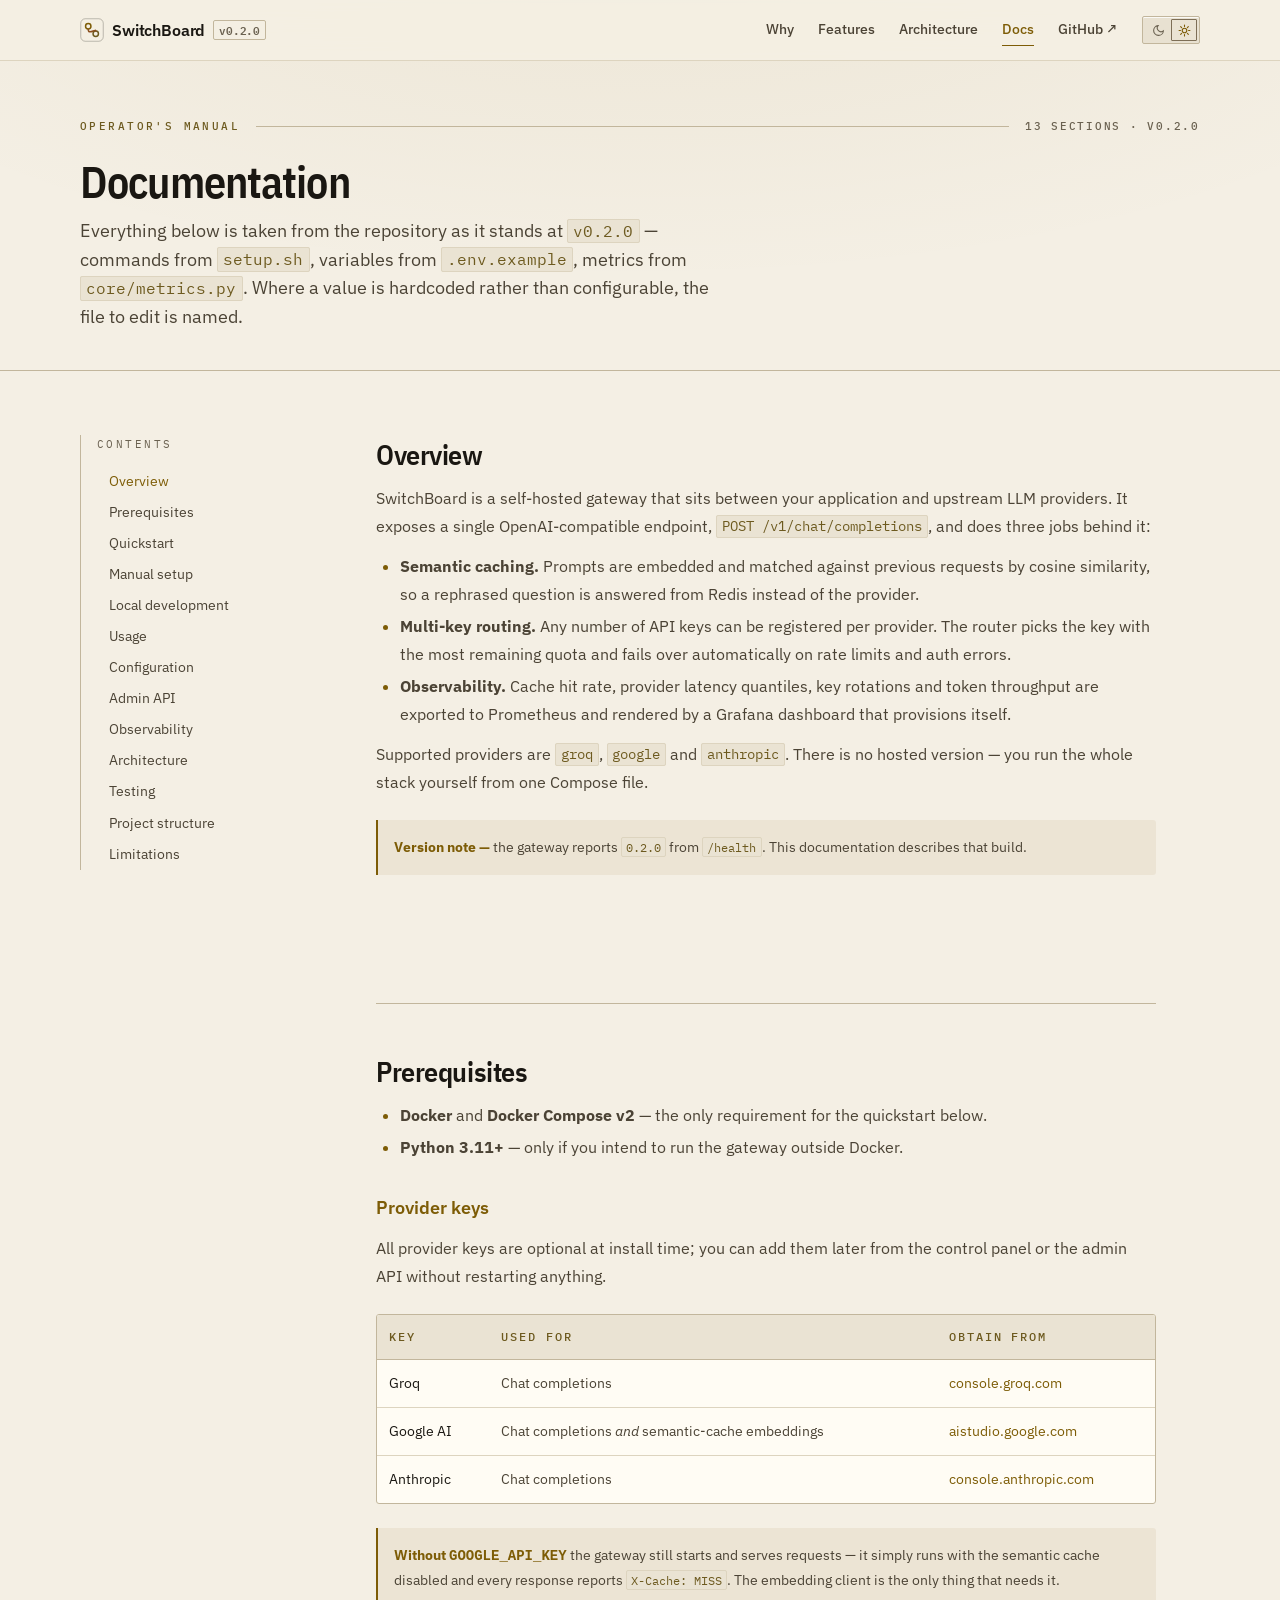
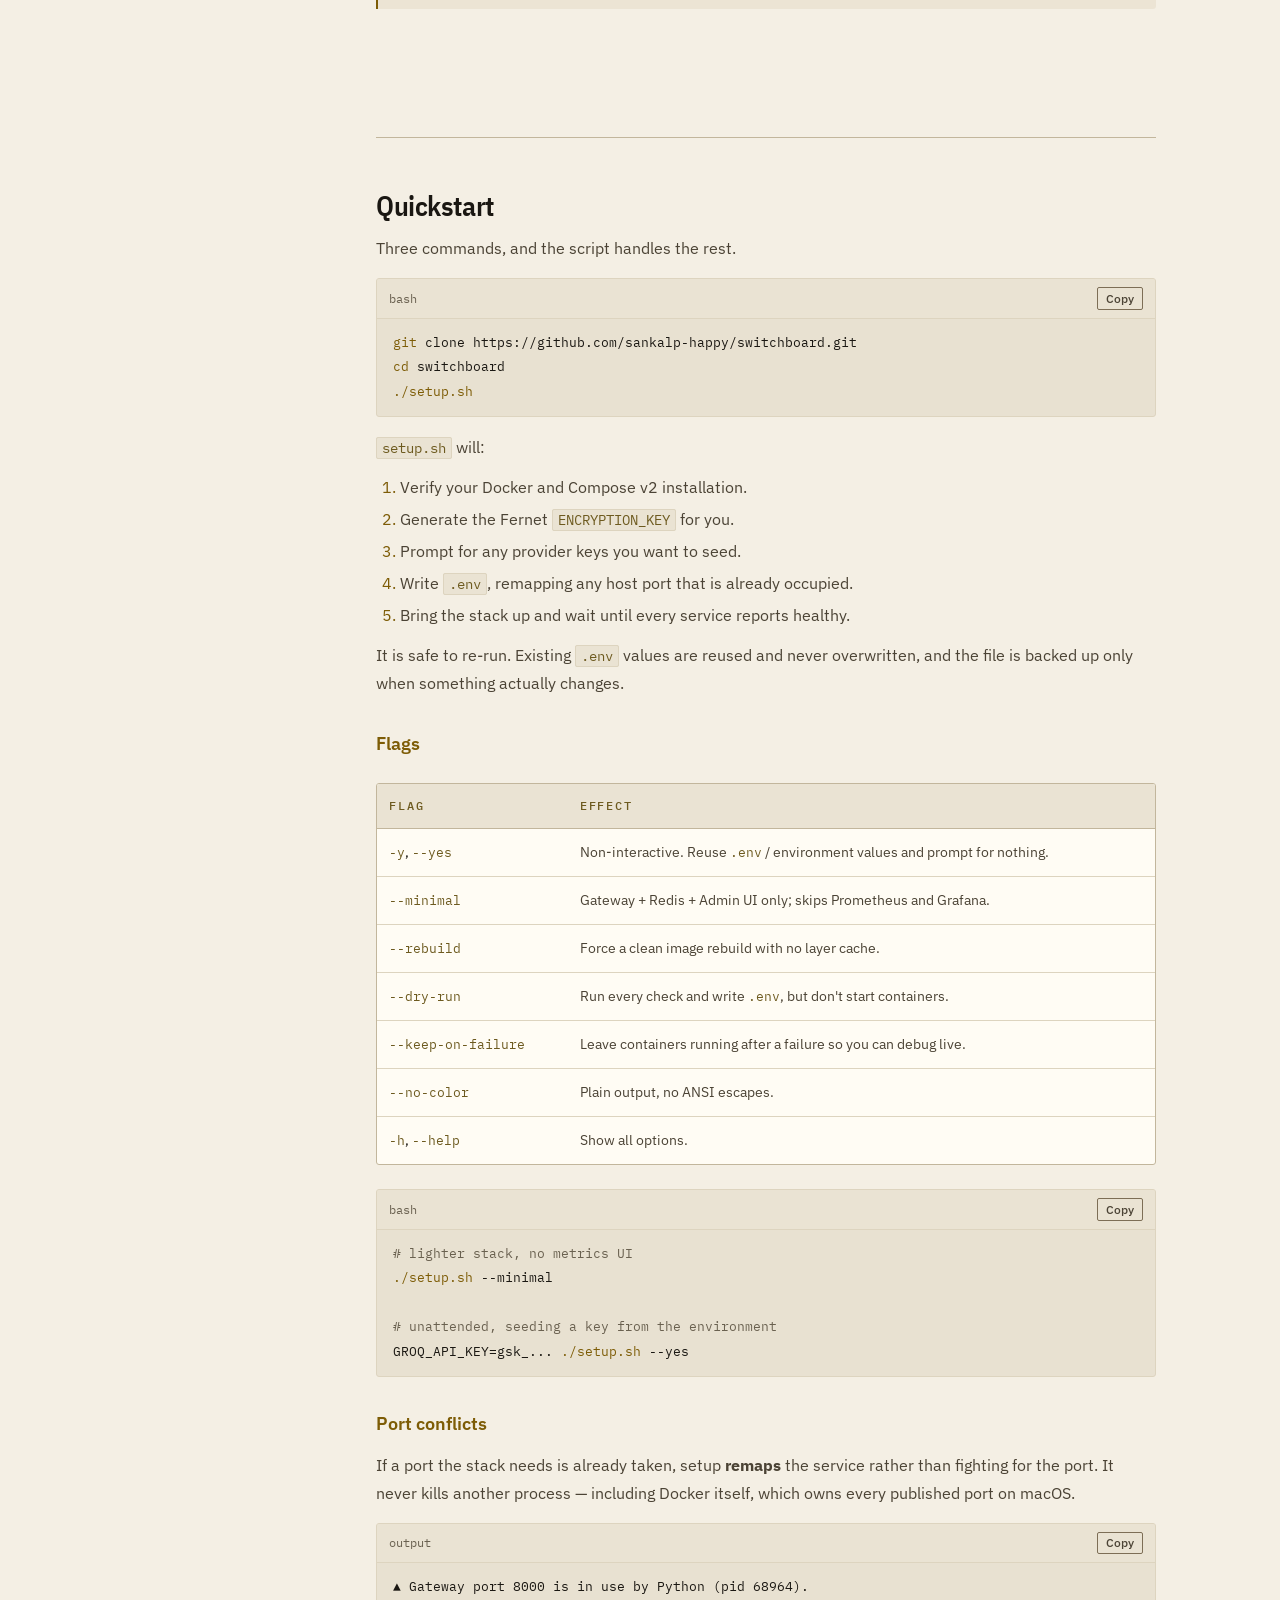
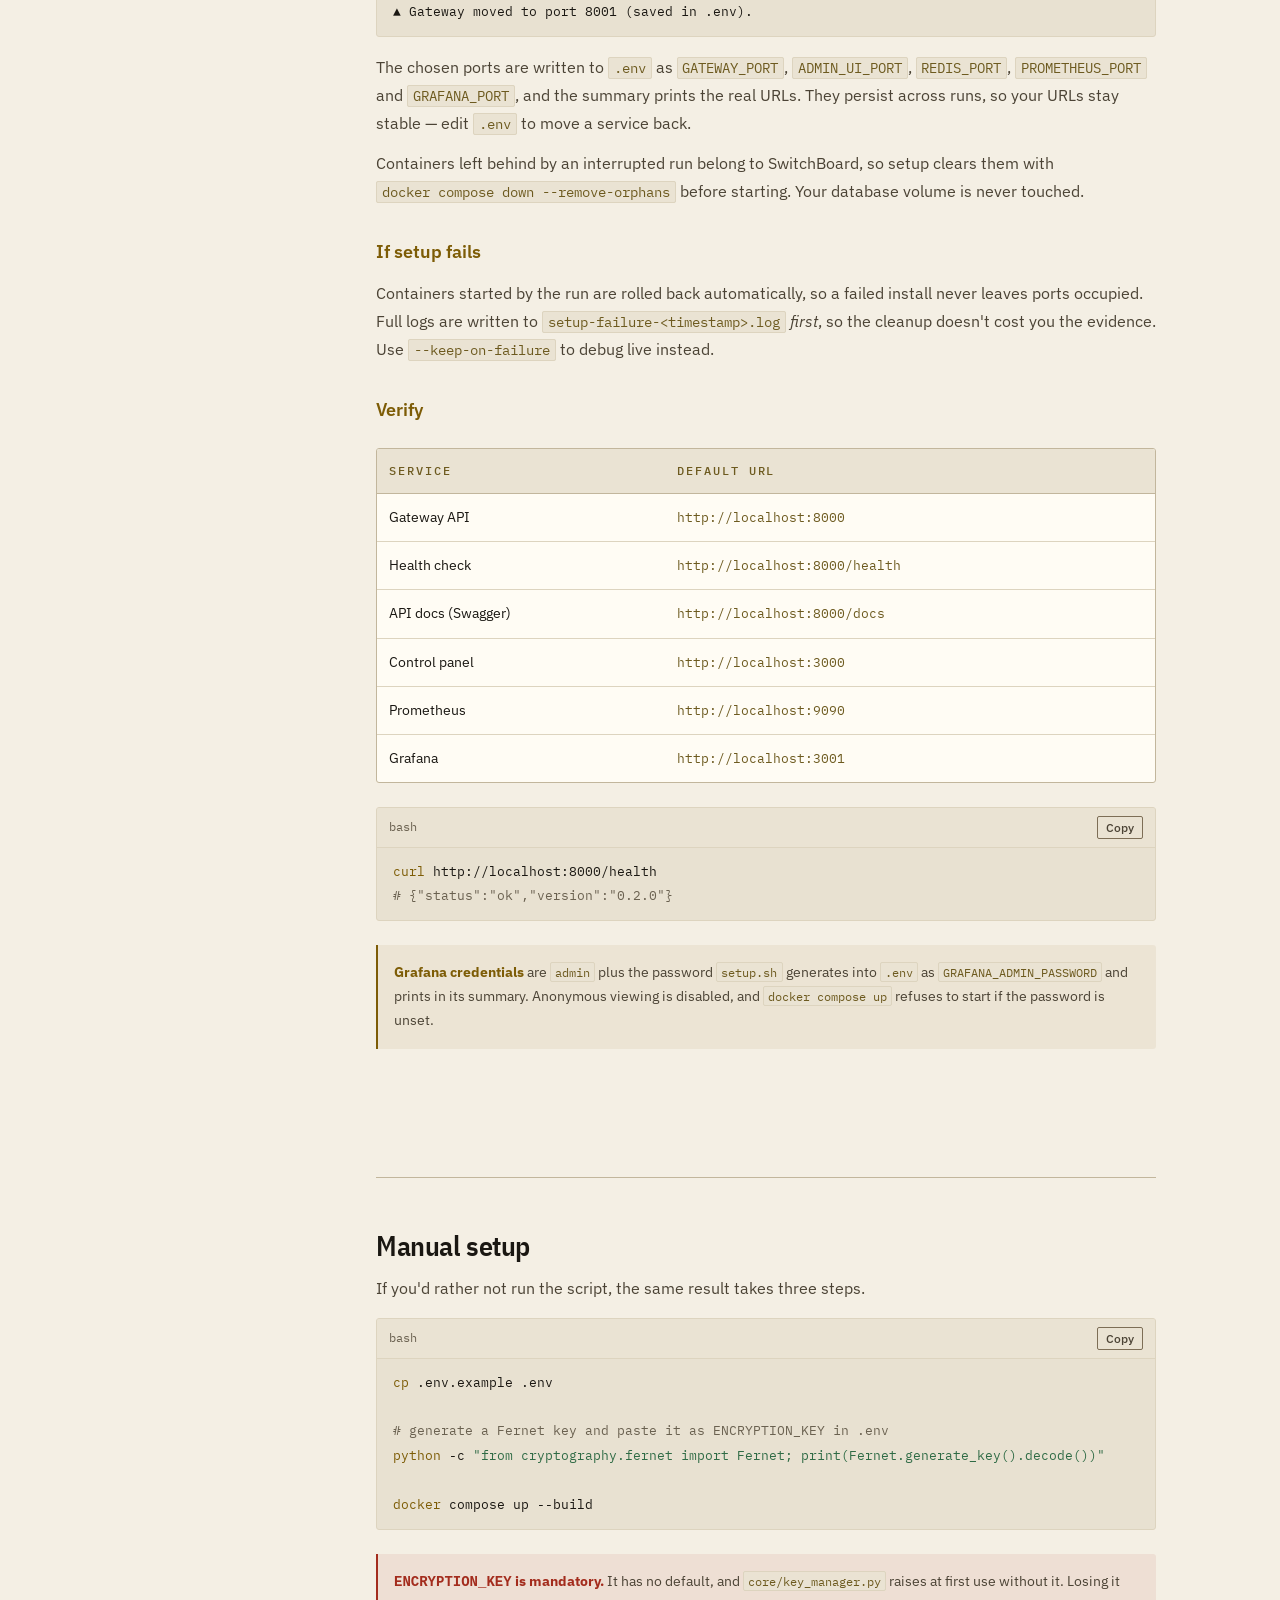
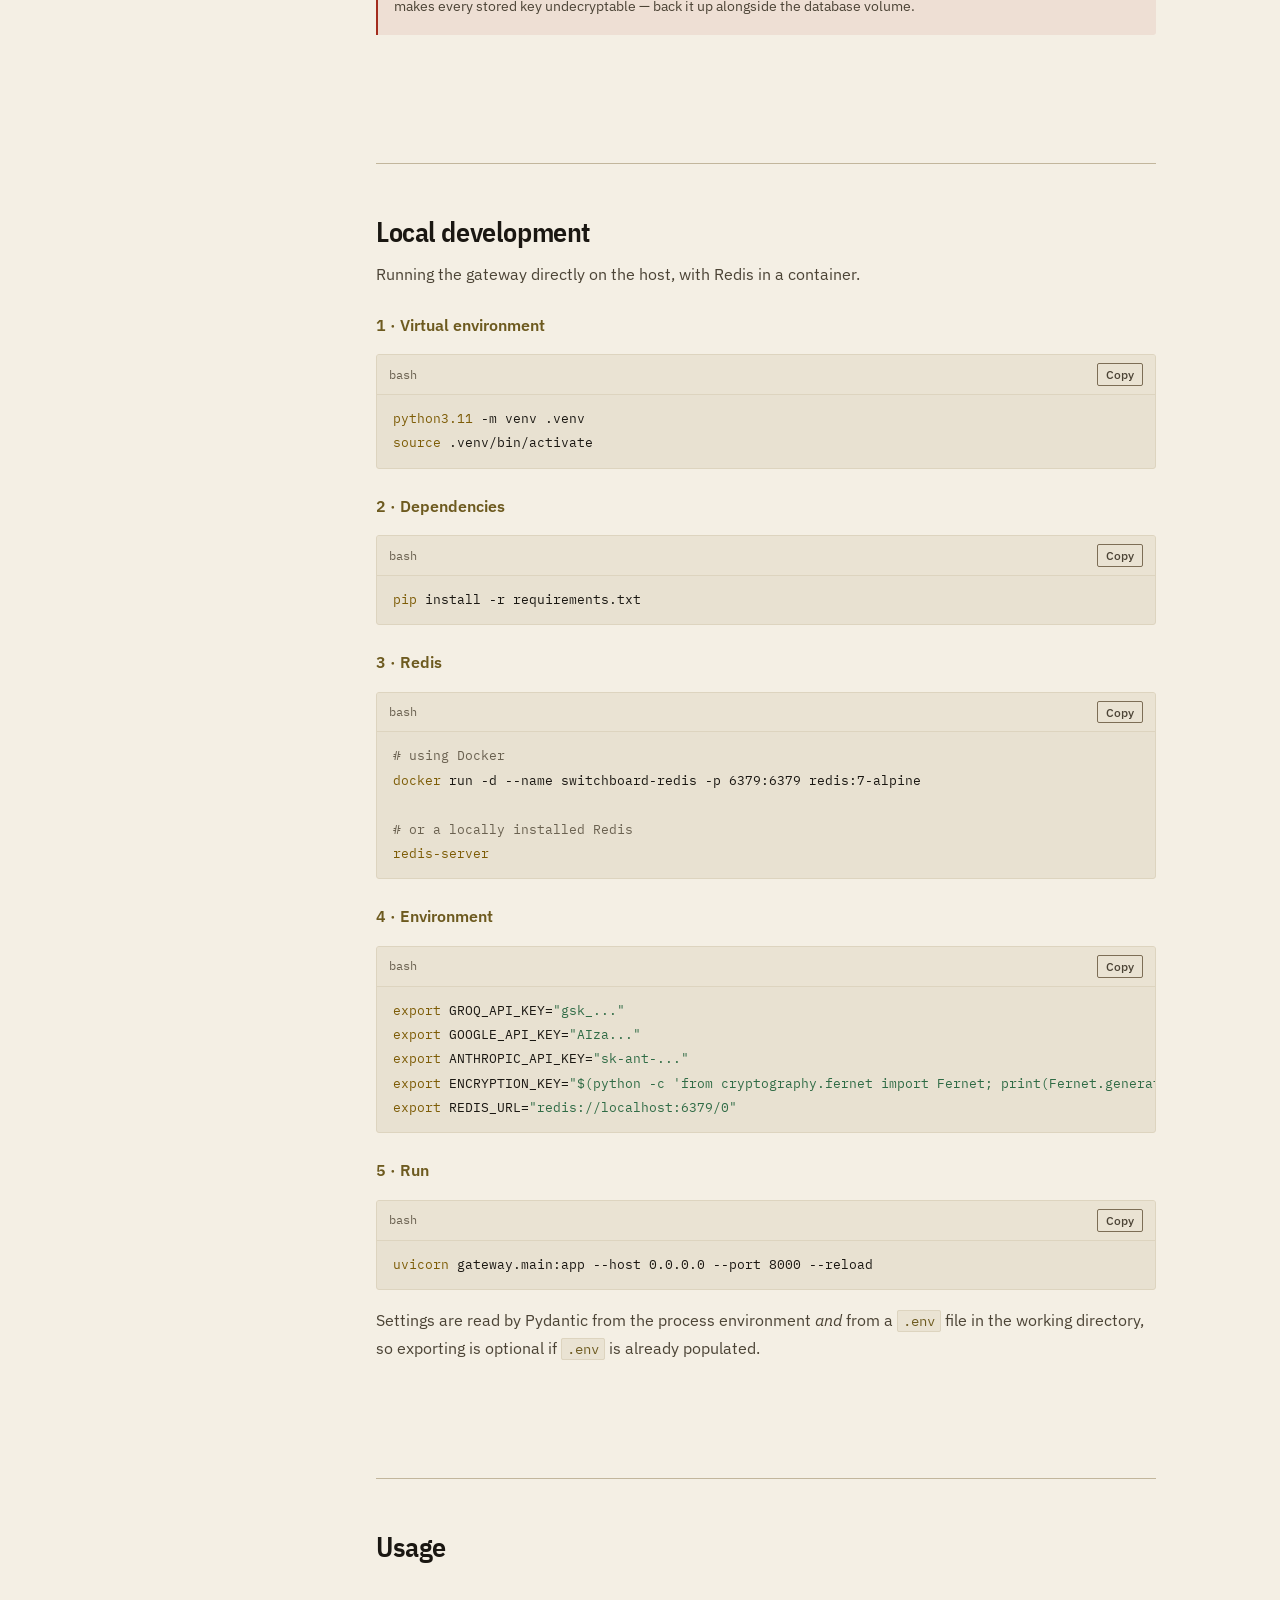
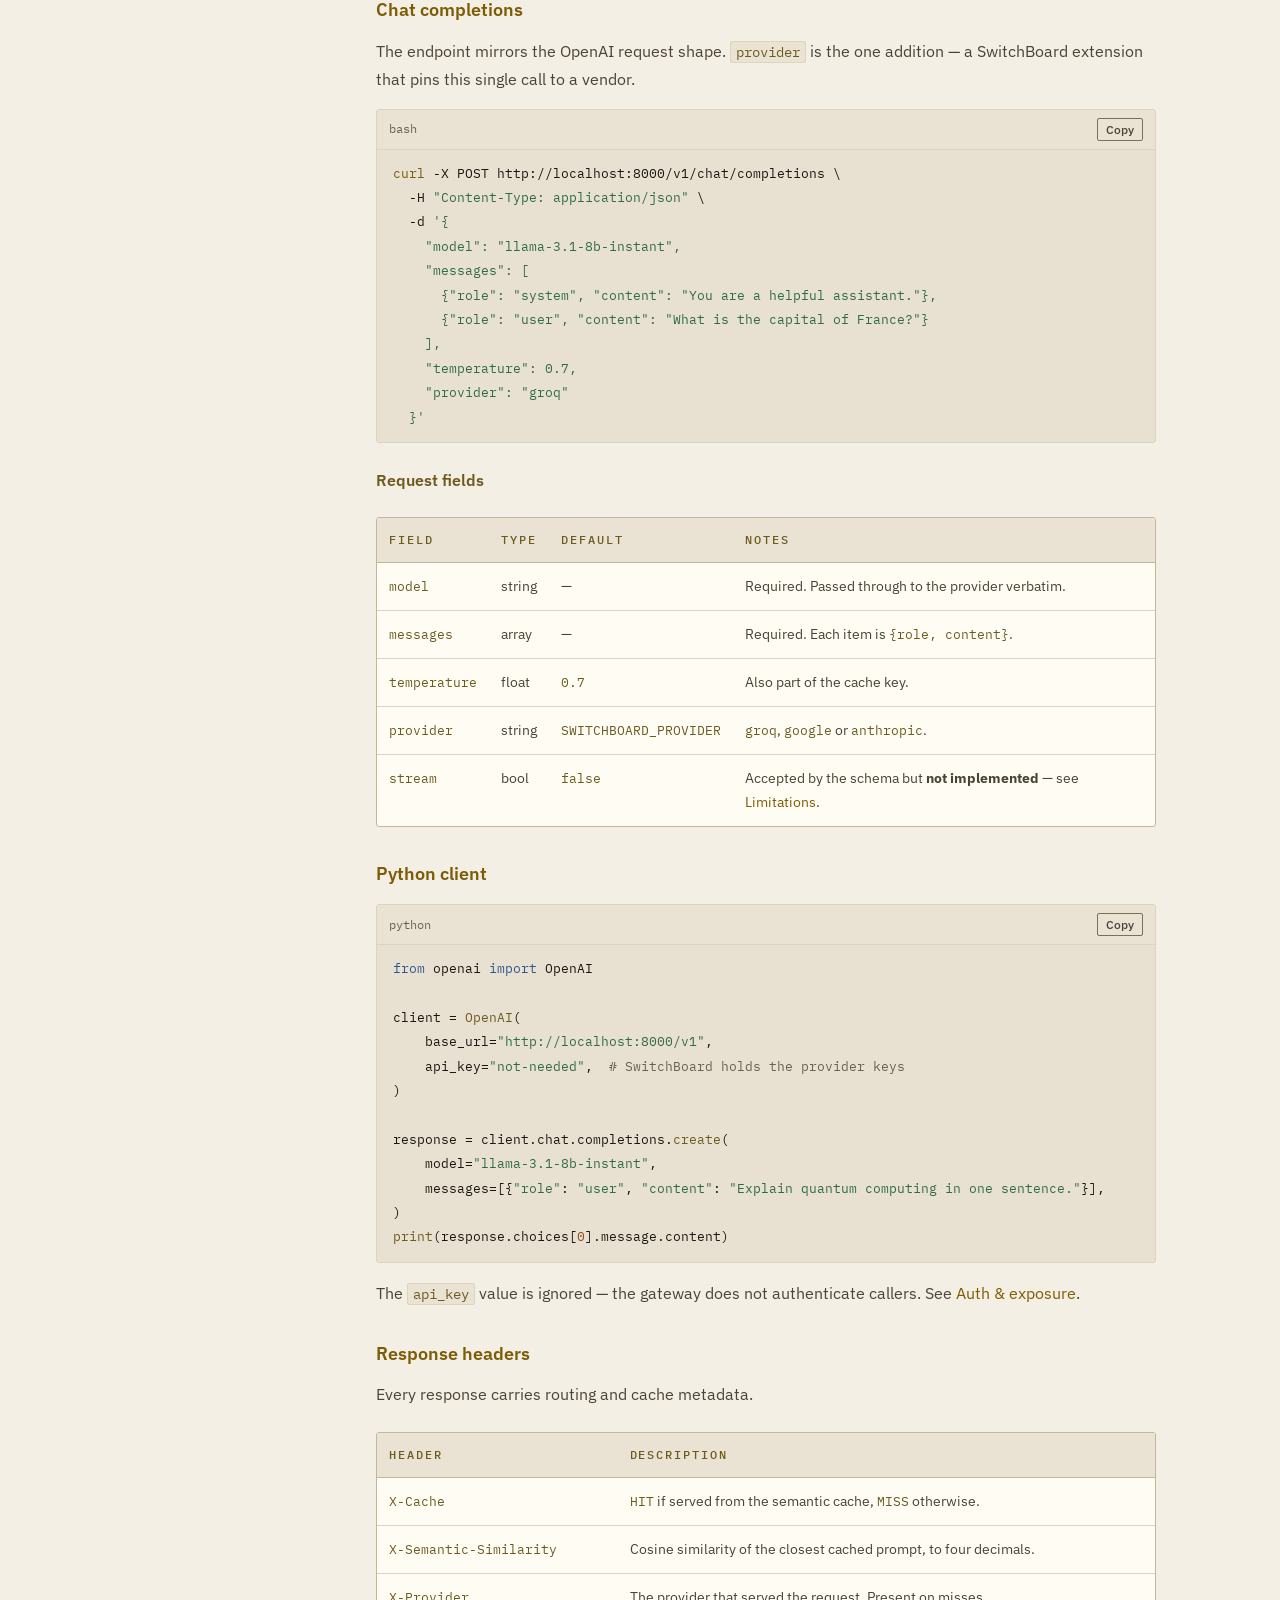
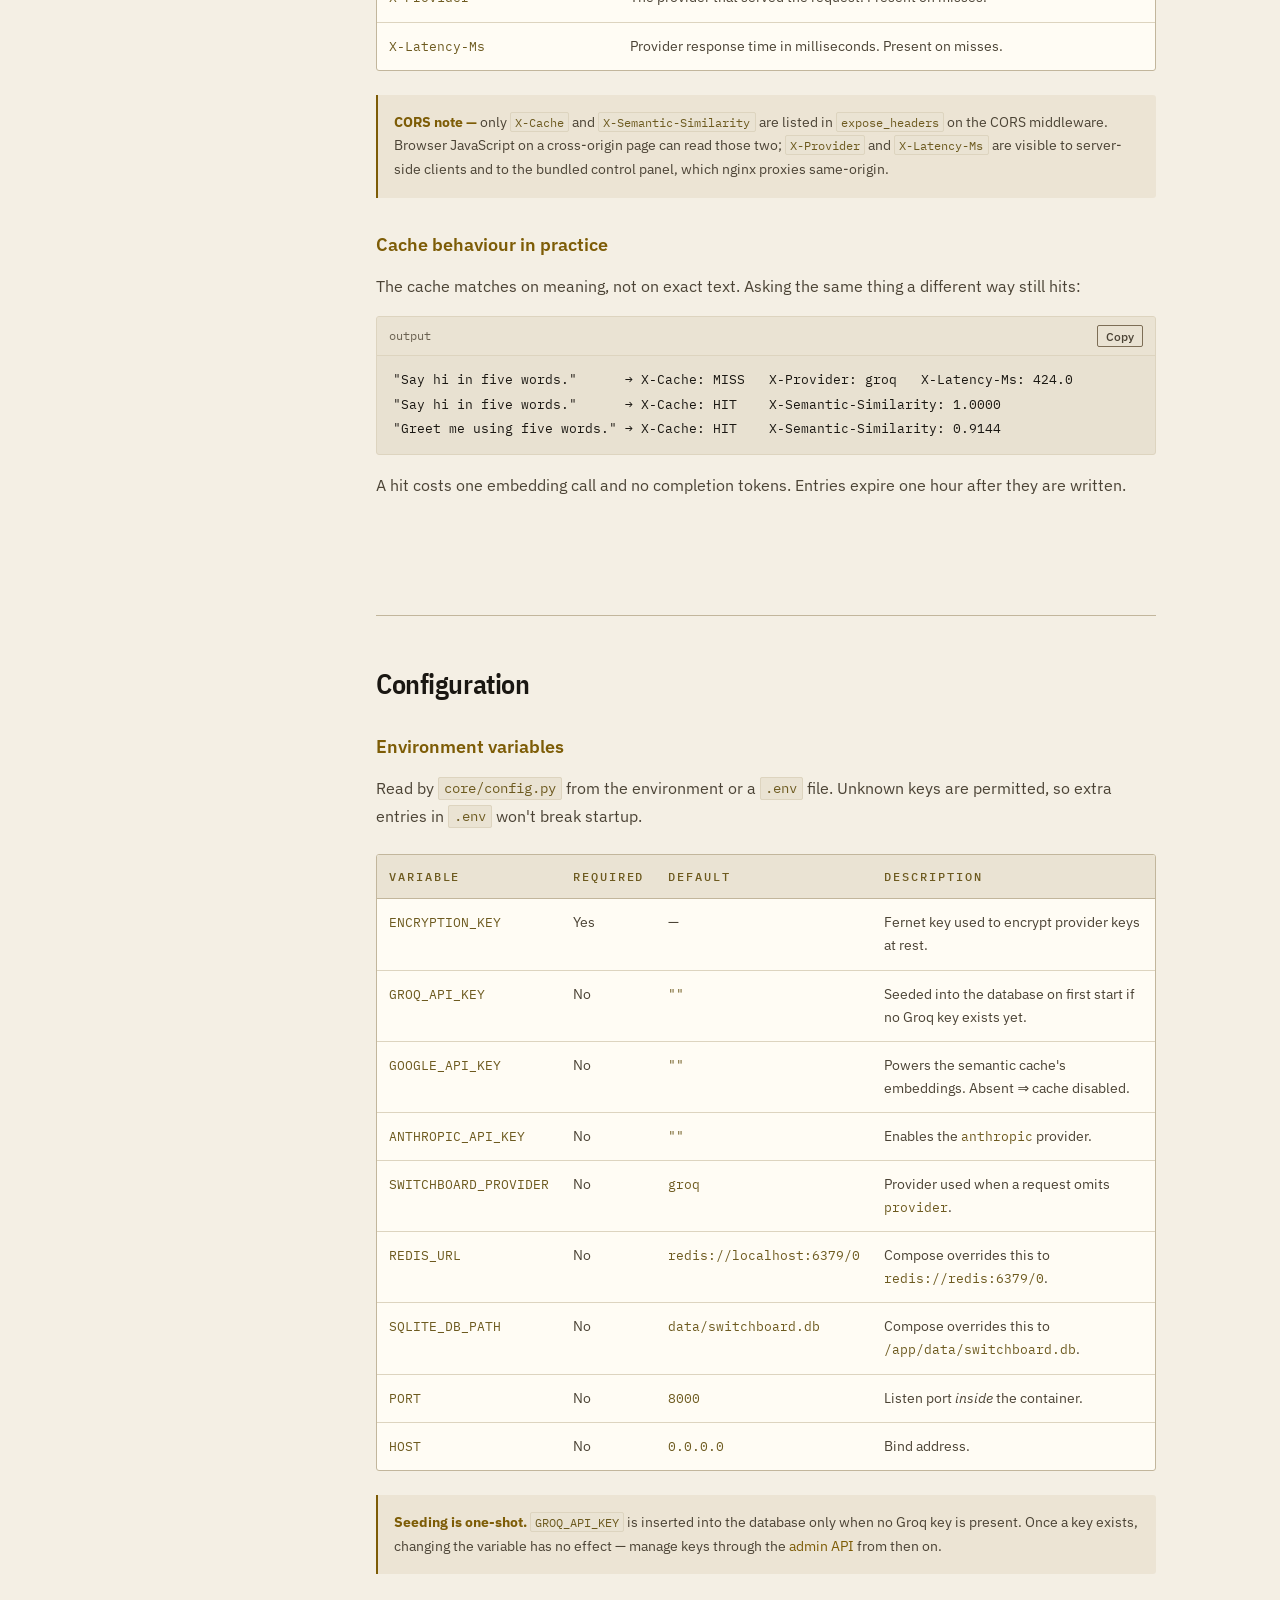
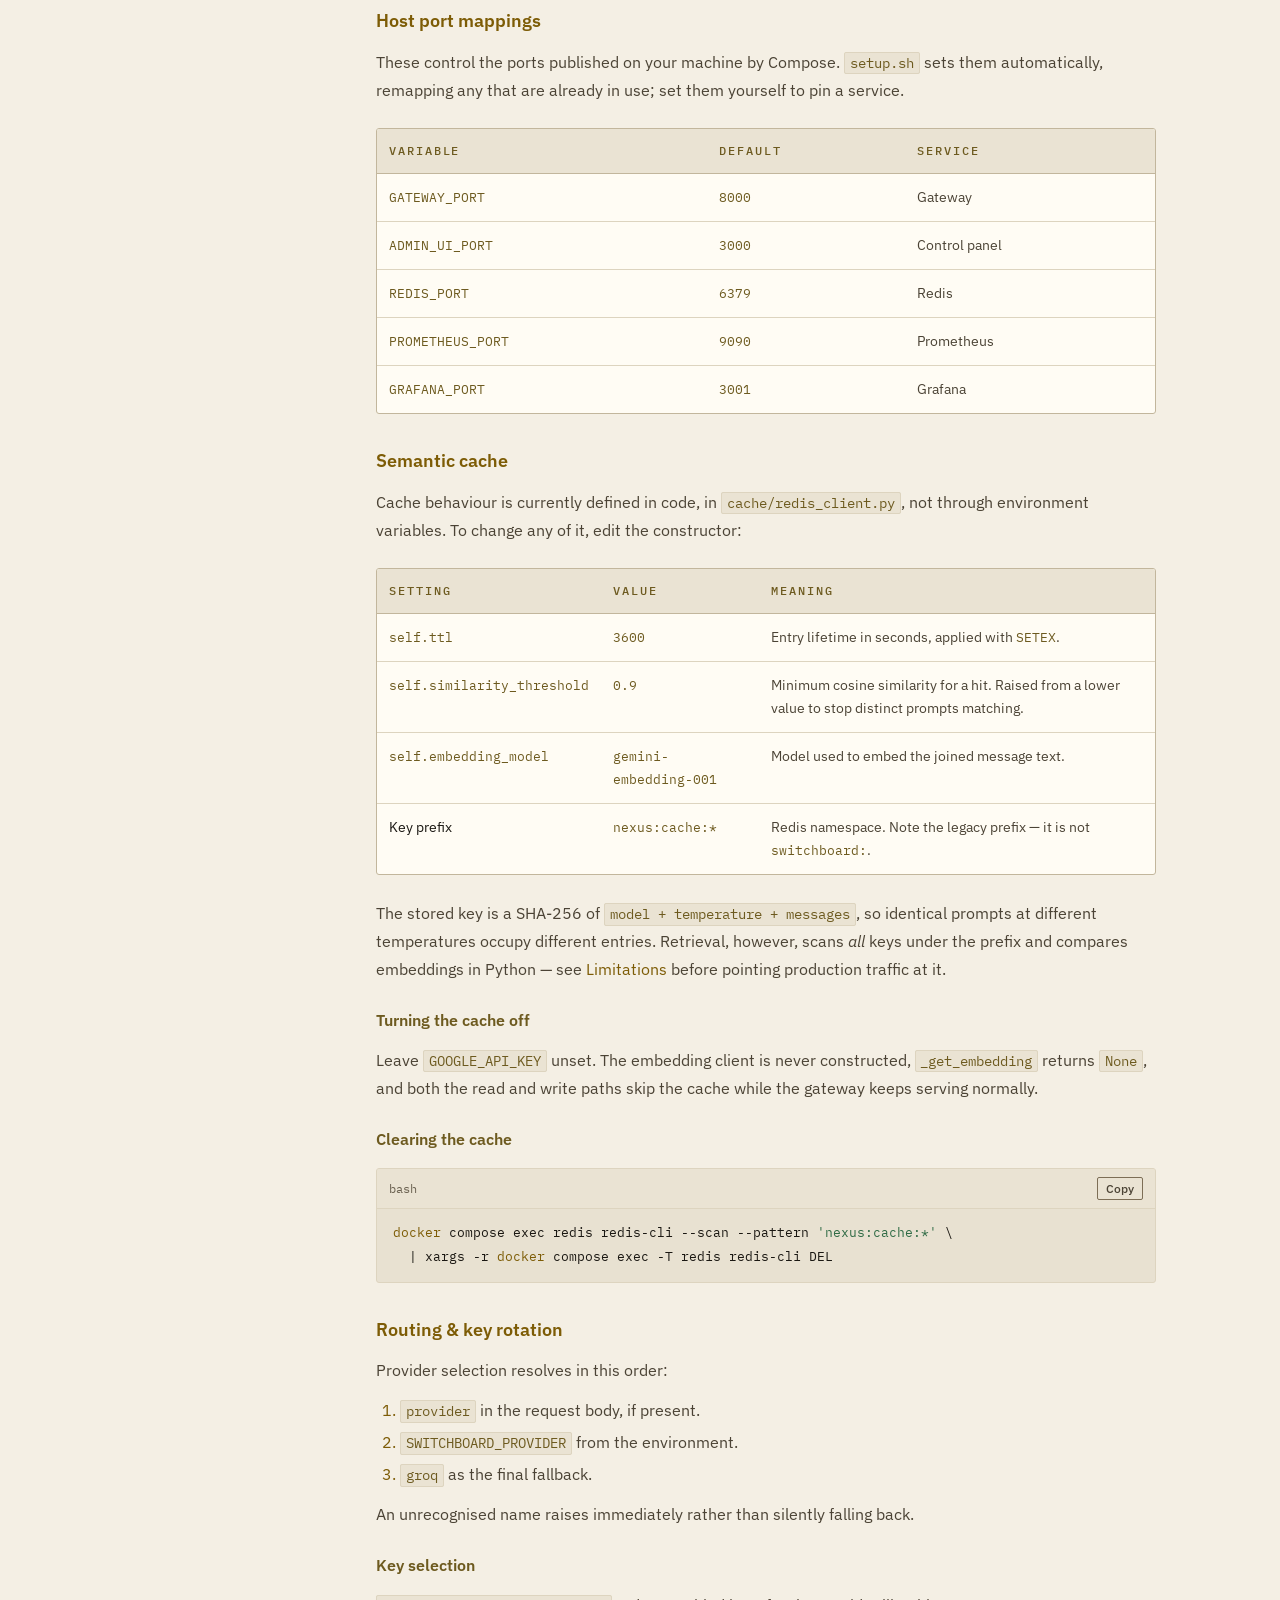
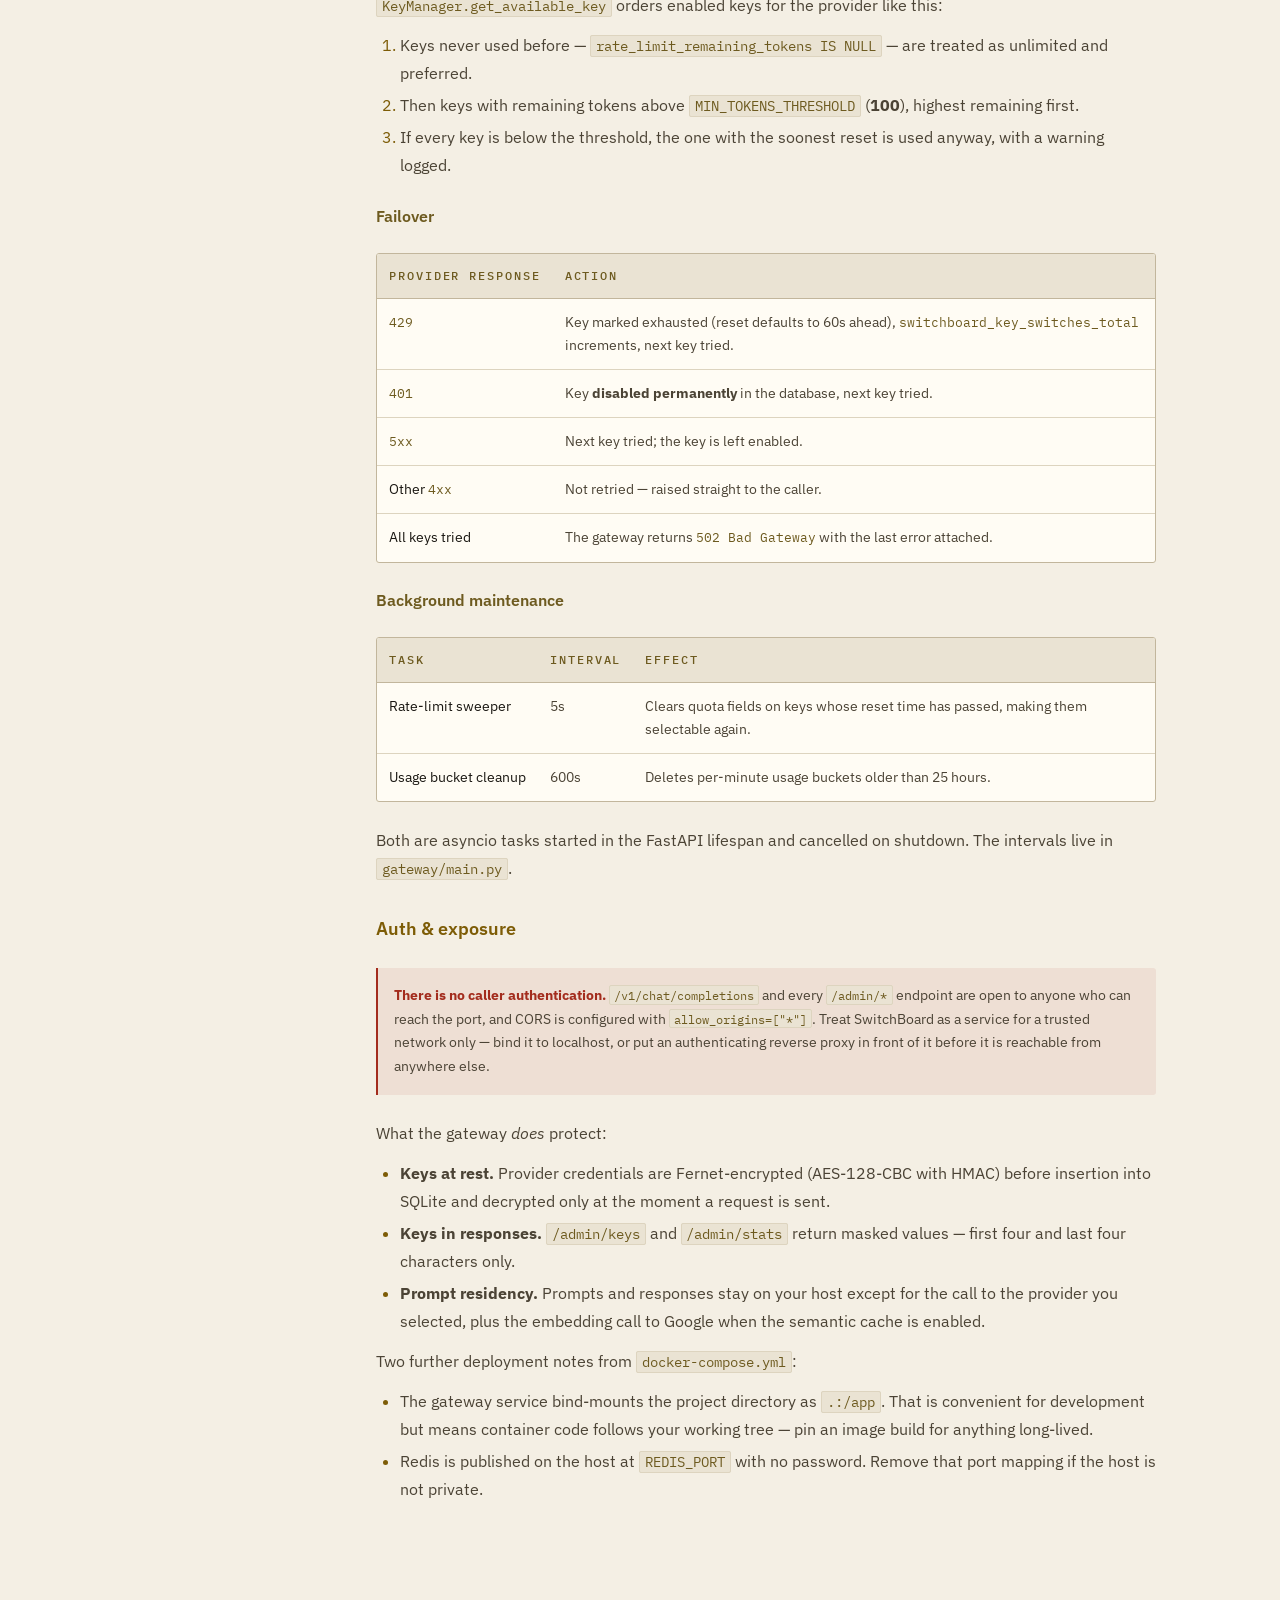
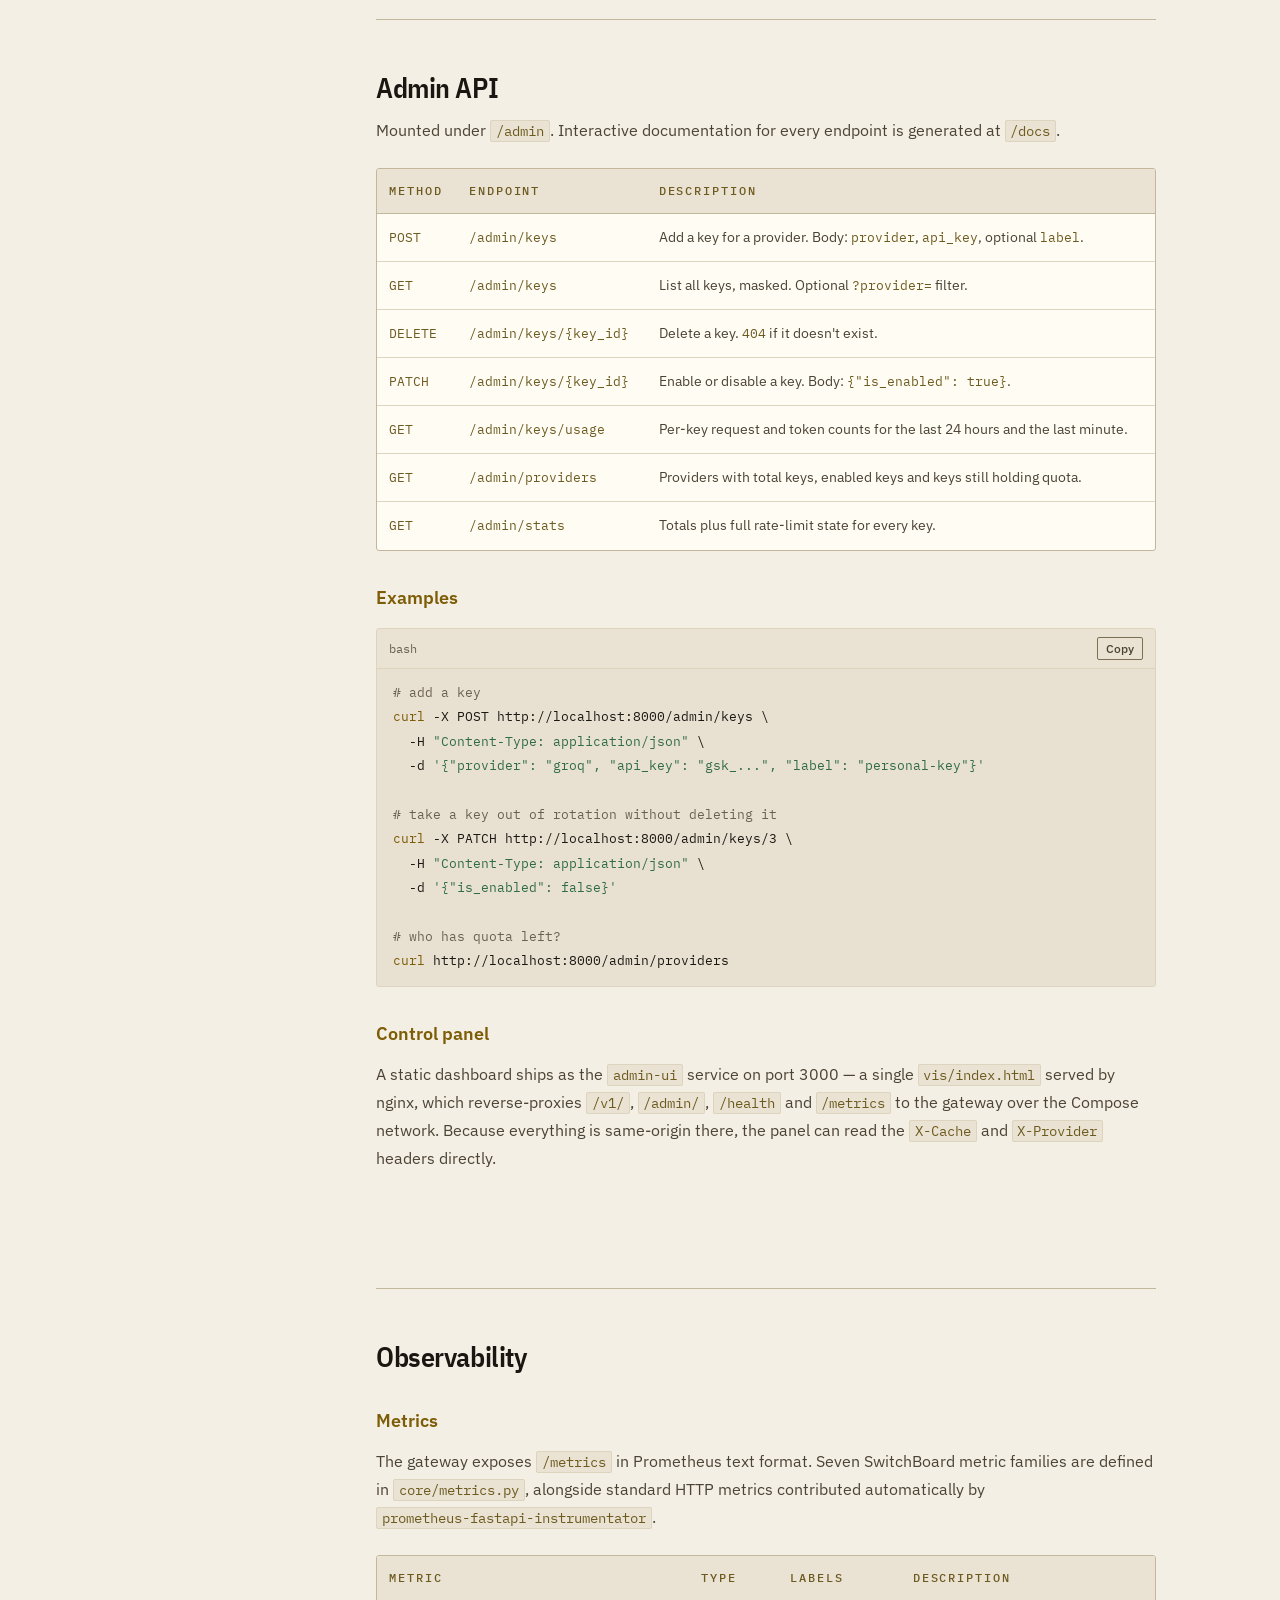
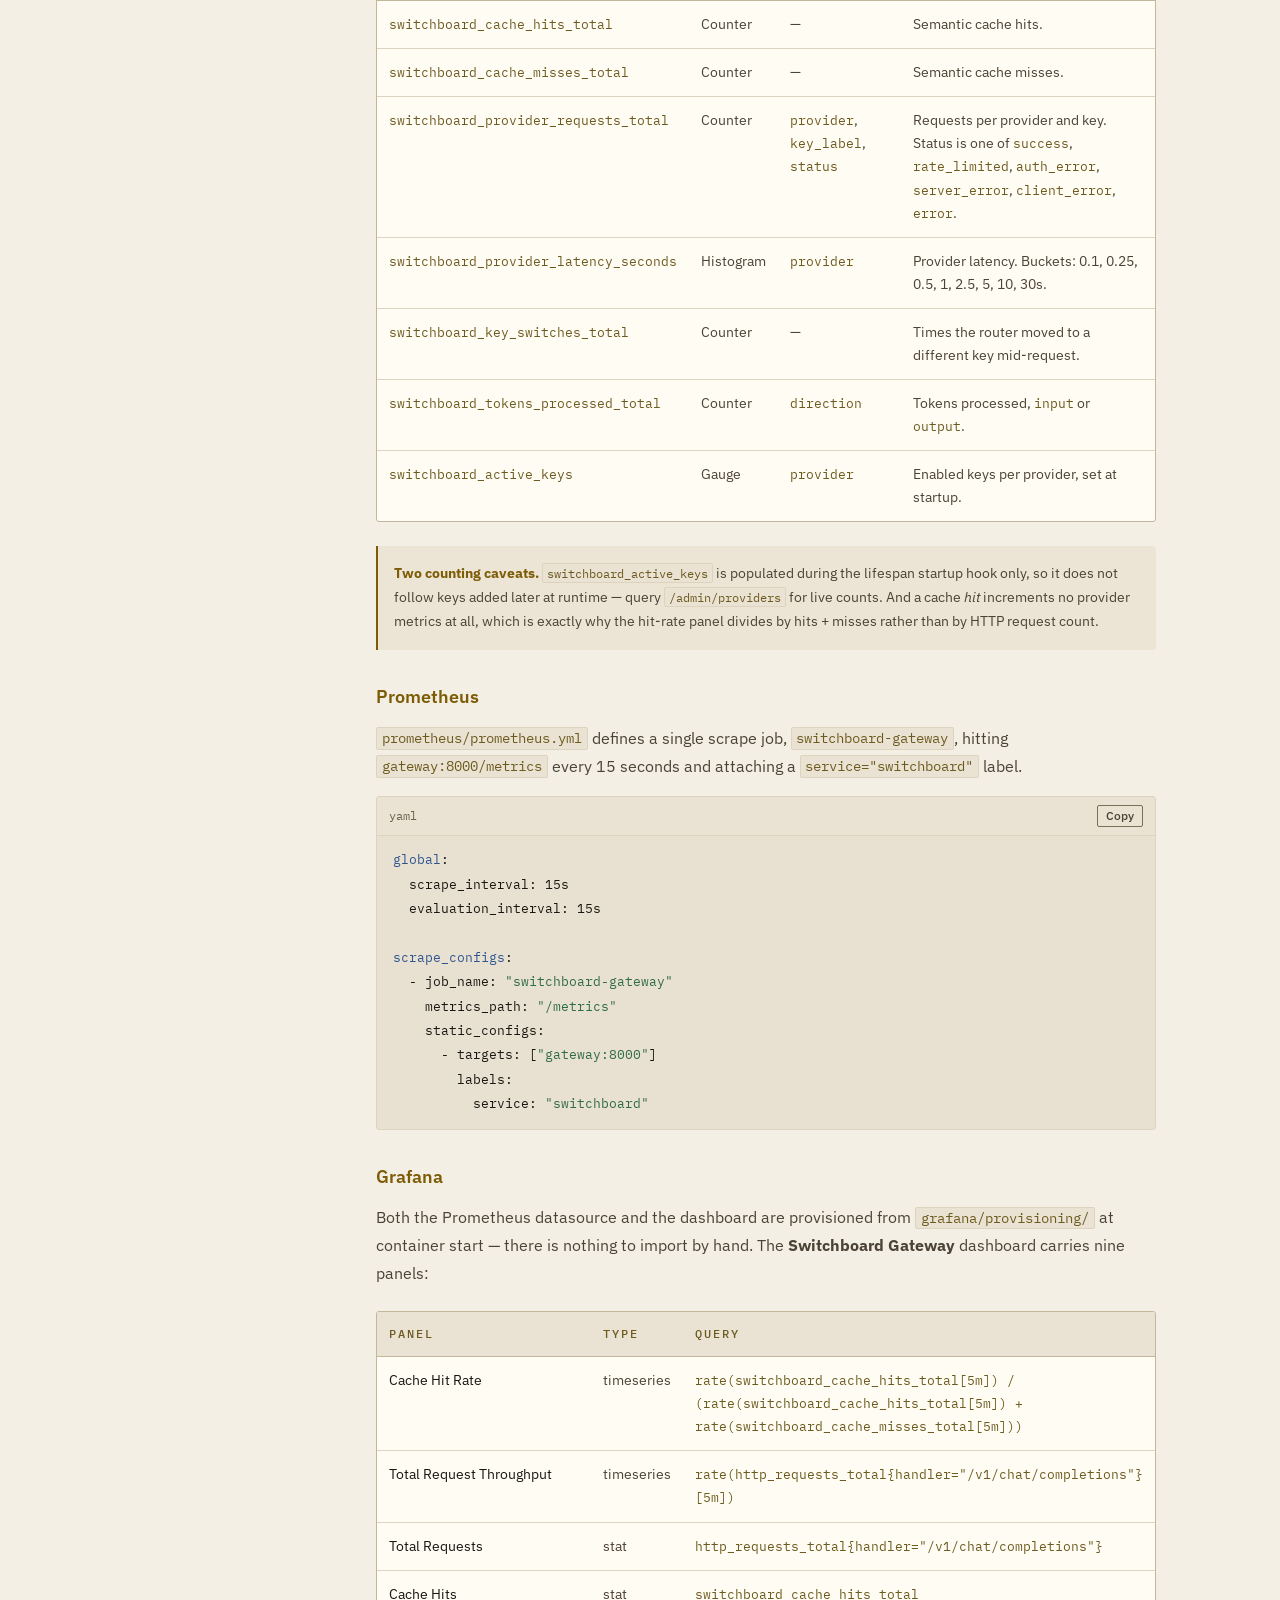
==== commit bb967f80: "fix: removed grafana anoynymous access" ====
--- a/site/docs.html
+++ b/site/docs.html
@@ -252,11 +252,12 @@
 <pre><code><span class="t-cmd">curl</span> http://localhost:8000/health
 <span class="t-com"># {"status":"ok","version":"0.2.0"}</span></code></pre>
       </div>
-      <div class="note note--warn">
-        <b>Grafana credentials</b> are <span class="inline">admin</span> /
-        <span class="inline">switchboard</span>, set in
-        <span class="inline">docker-compose.yml</span>, with anonymous viewer access enabled.
-        Change both before putting Grafana on a network anyone else can reach.
+      <div class="note">
+        <b>Grafana credentials</b> are <span class="inline">admin</span> plus the password
+        <span class="inline">setup.sh</span> generates into <span class="inline">.env</span> as
+        <span class="inline">GRAFANA_ADMIN_PASSWORD</span> and prints in its summary. Anonymous
+        viewing is disabled, and <span class="inline">docker compose up</span> refuses to start
+        if the password is unset.
       </div>
     </section>
 
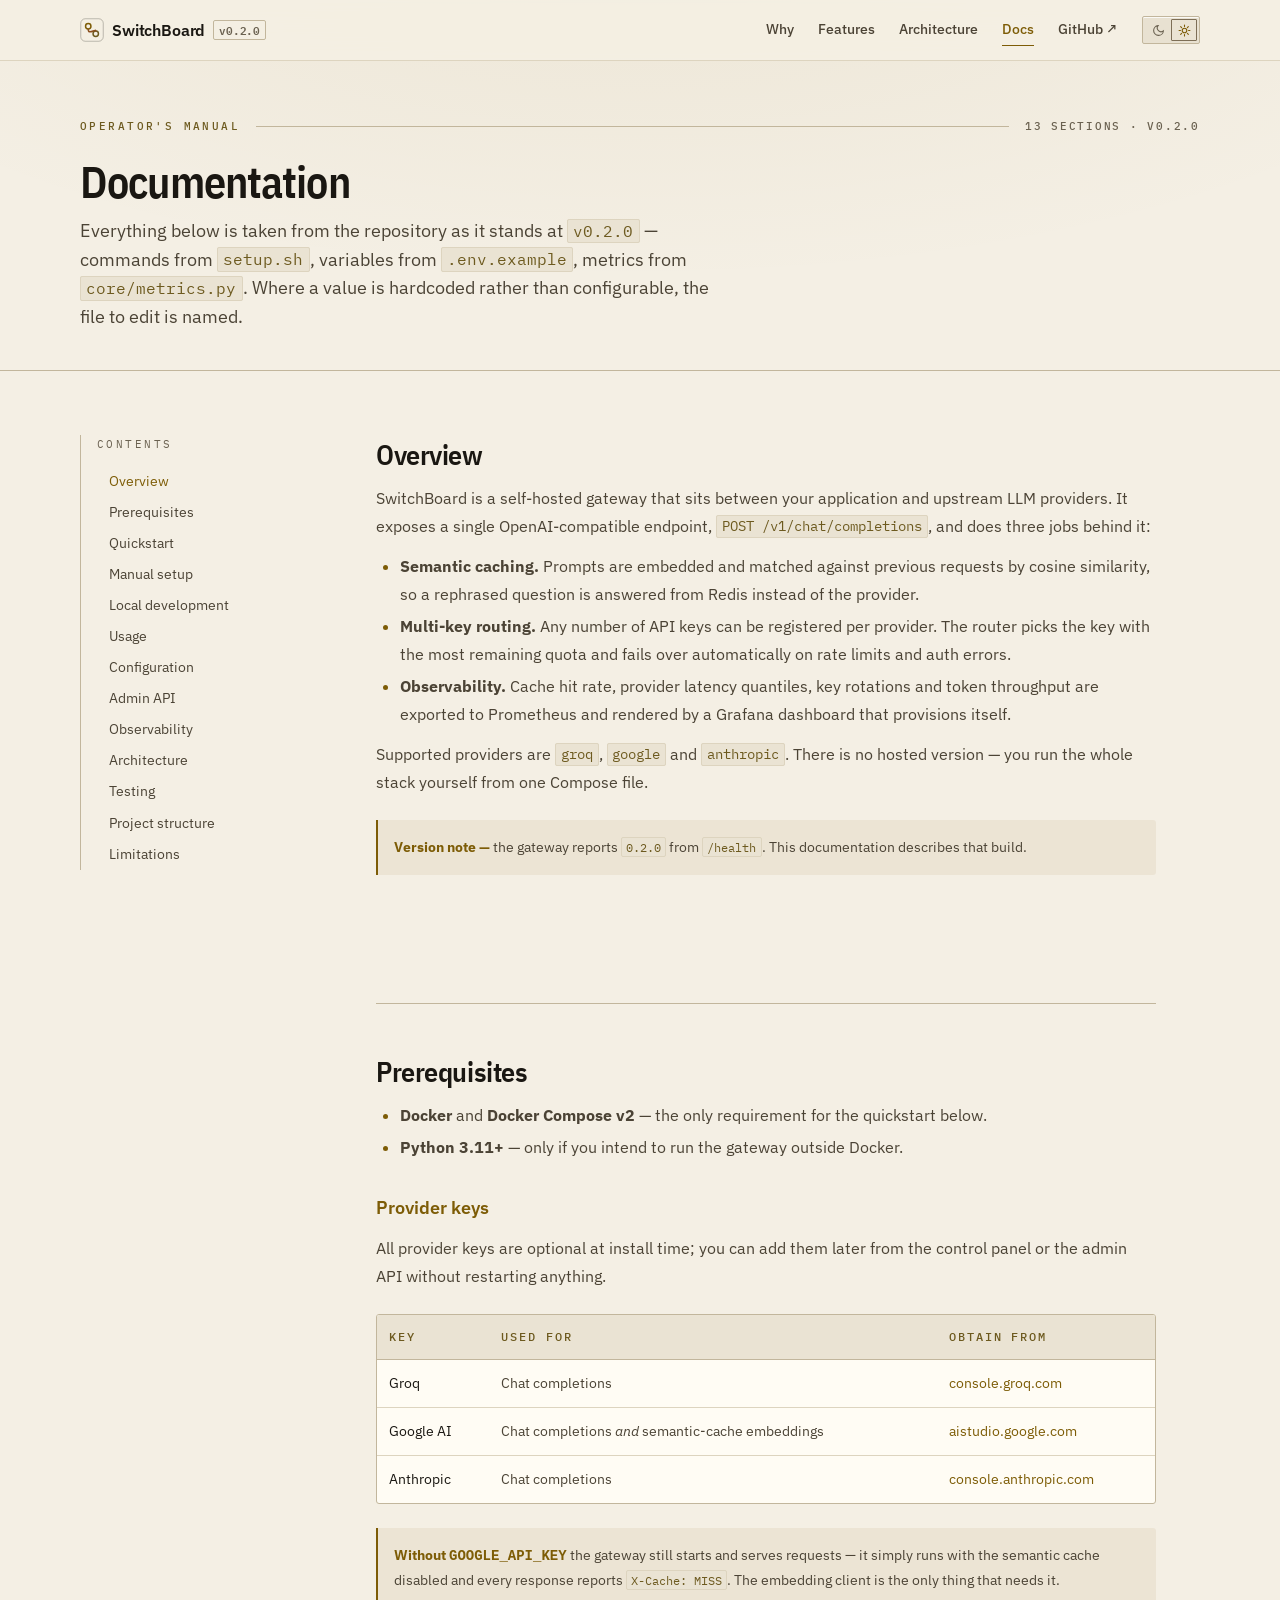
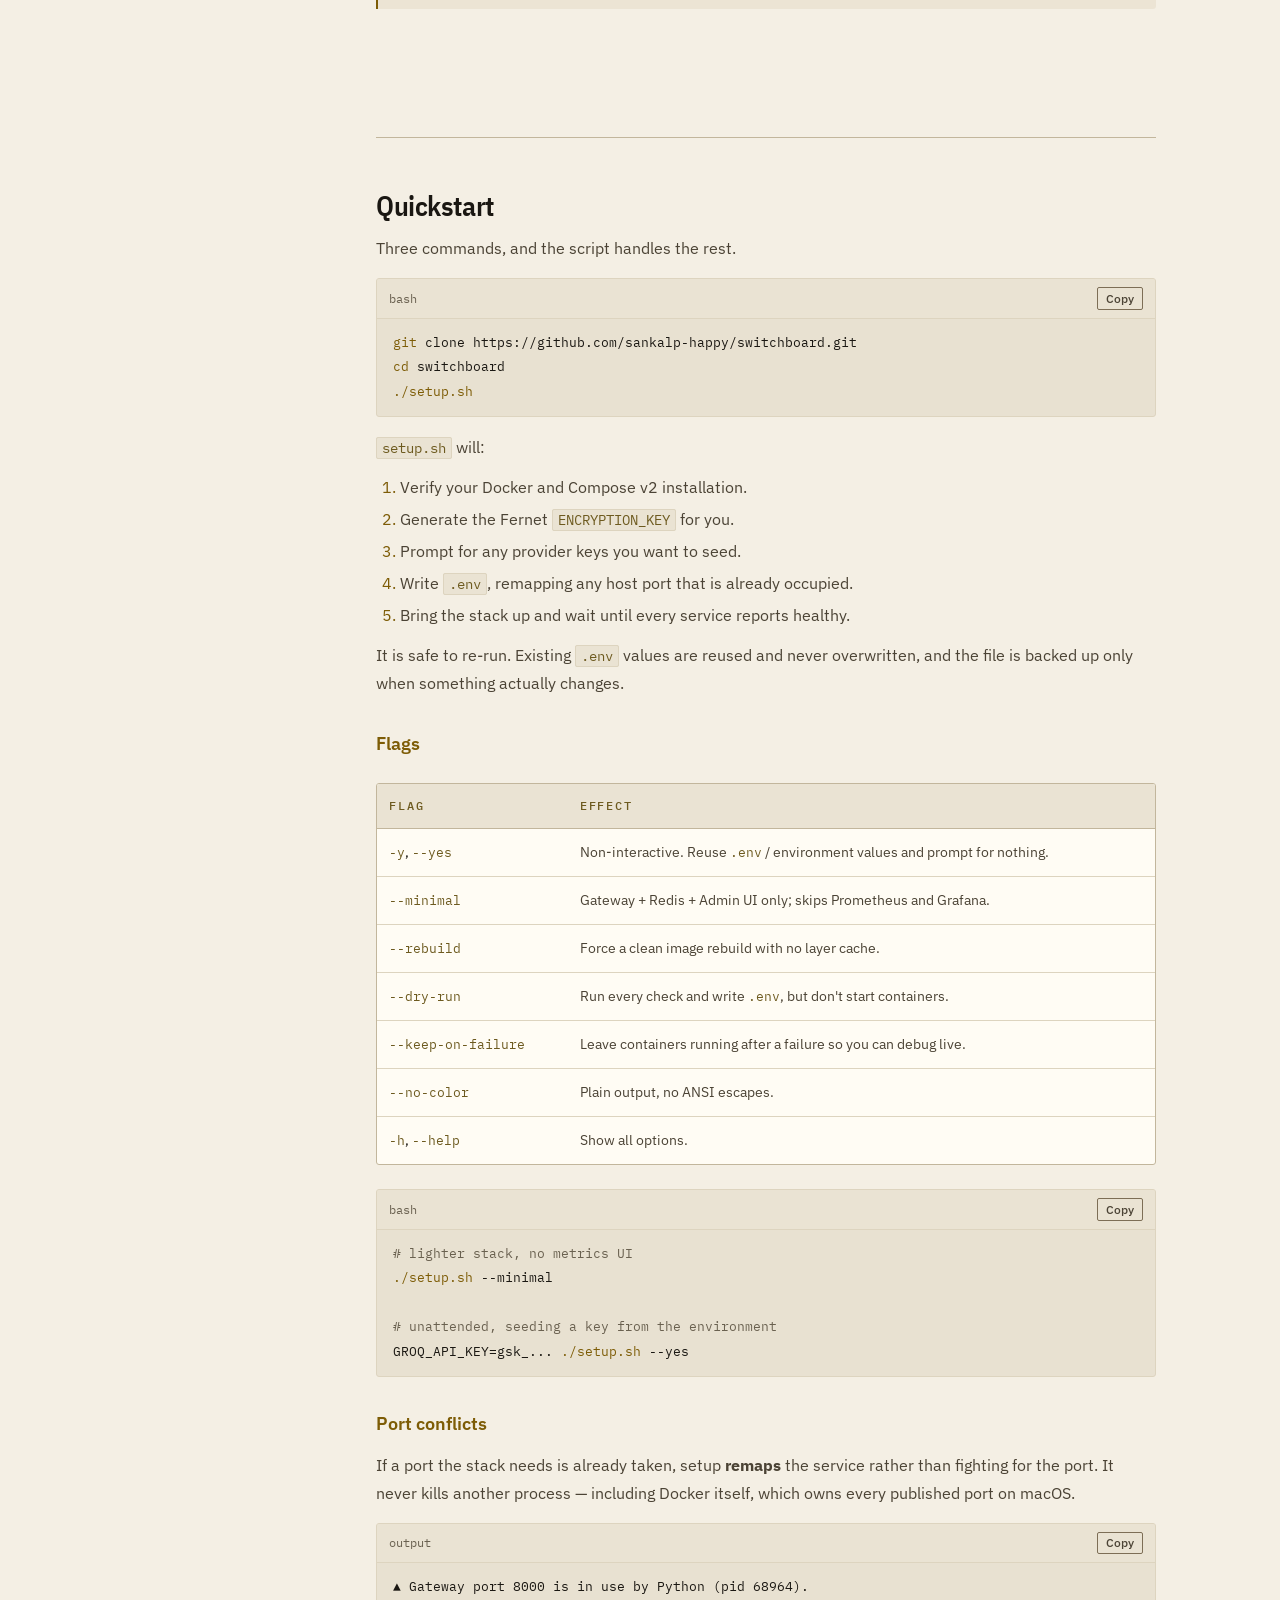
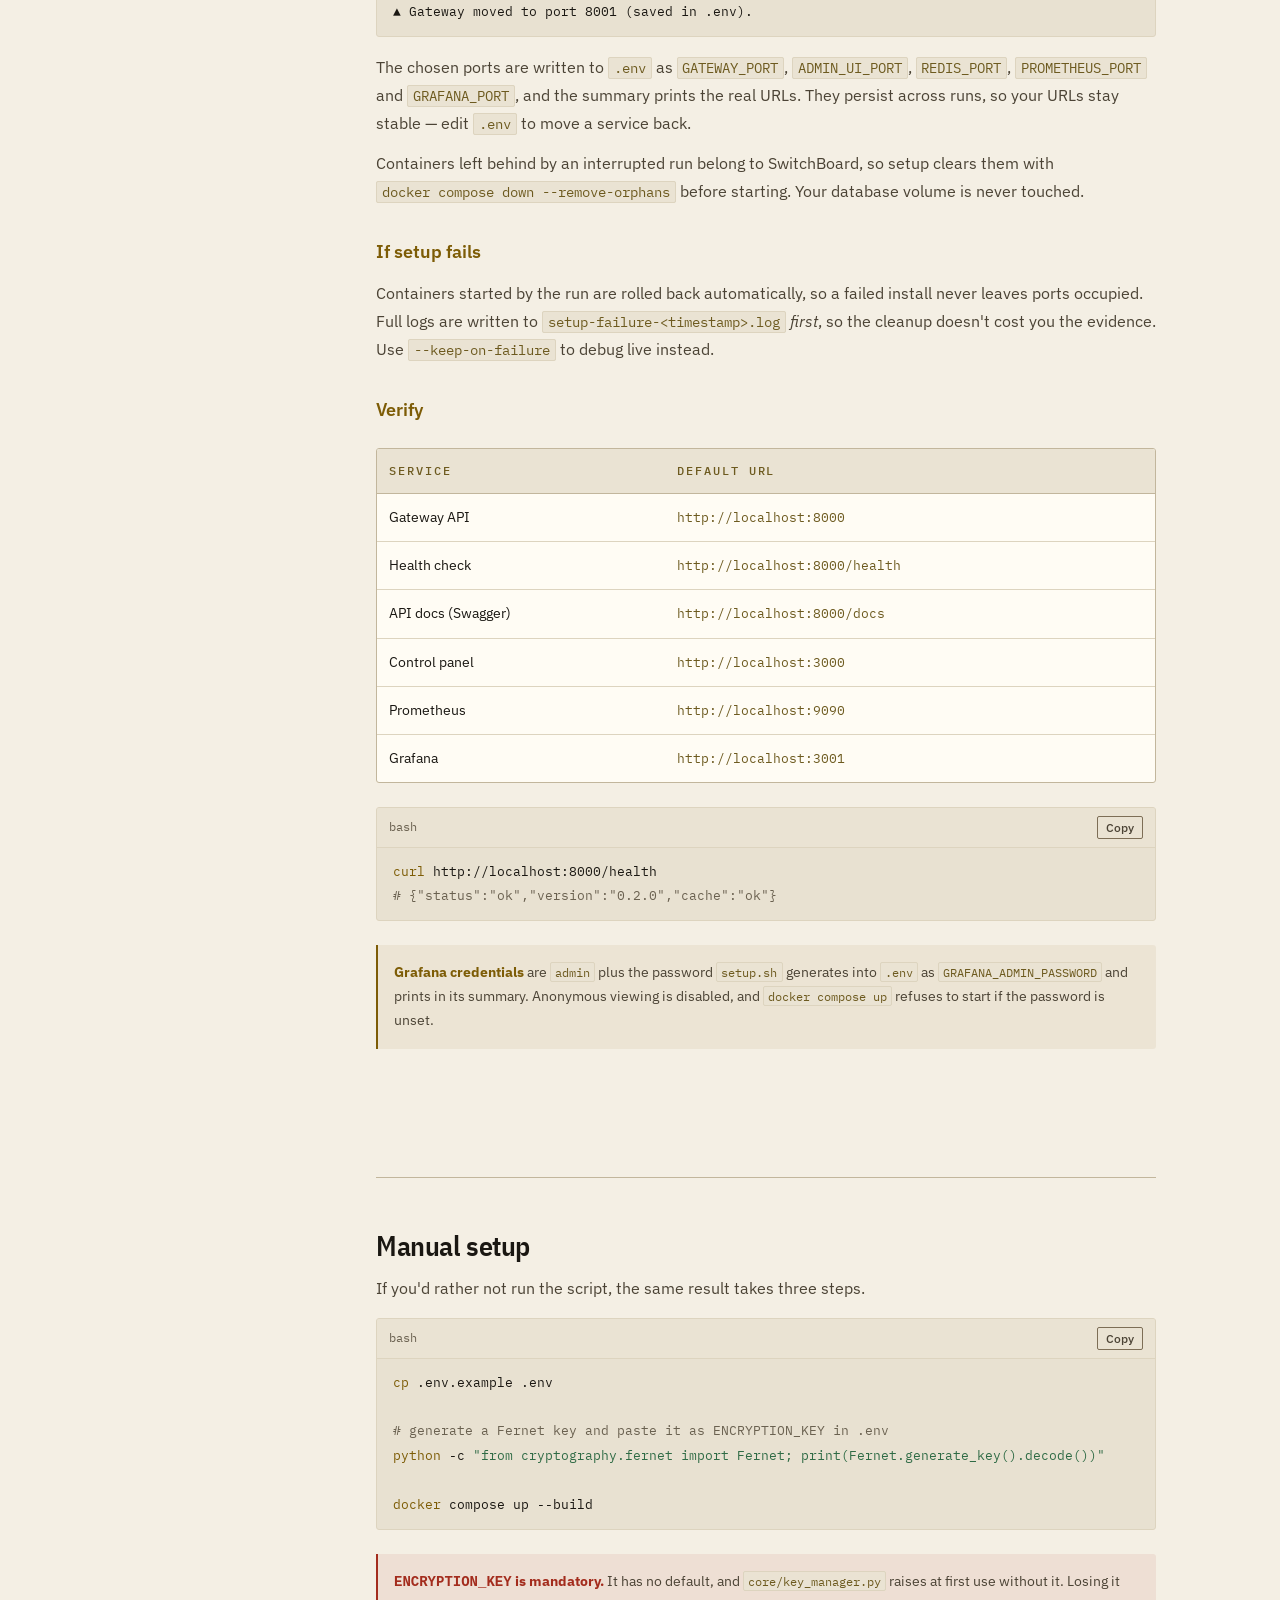
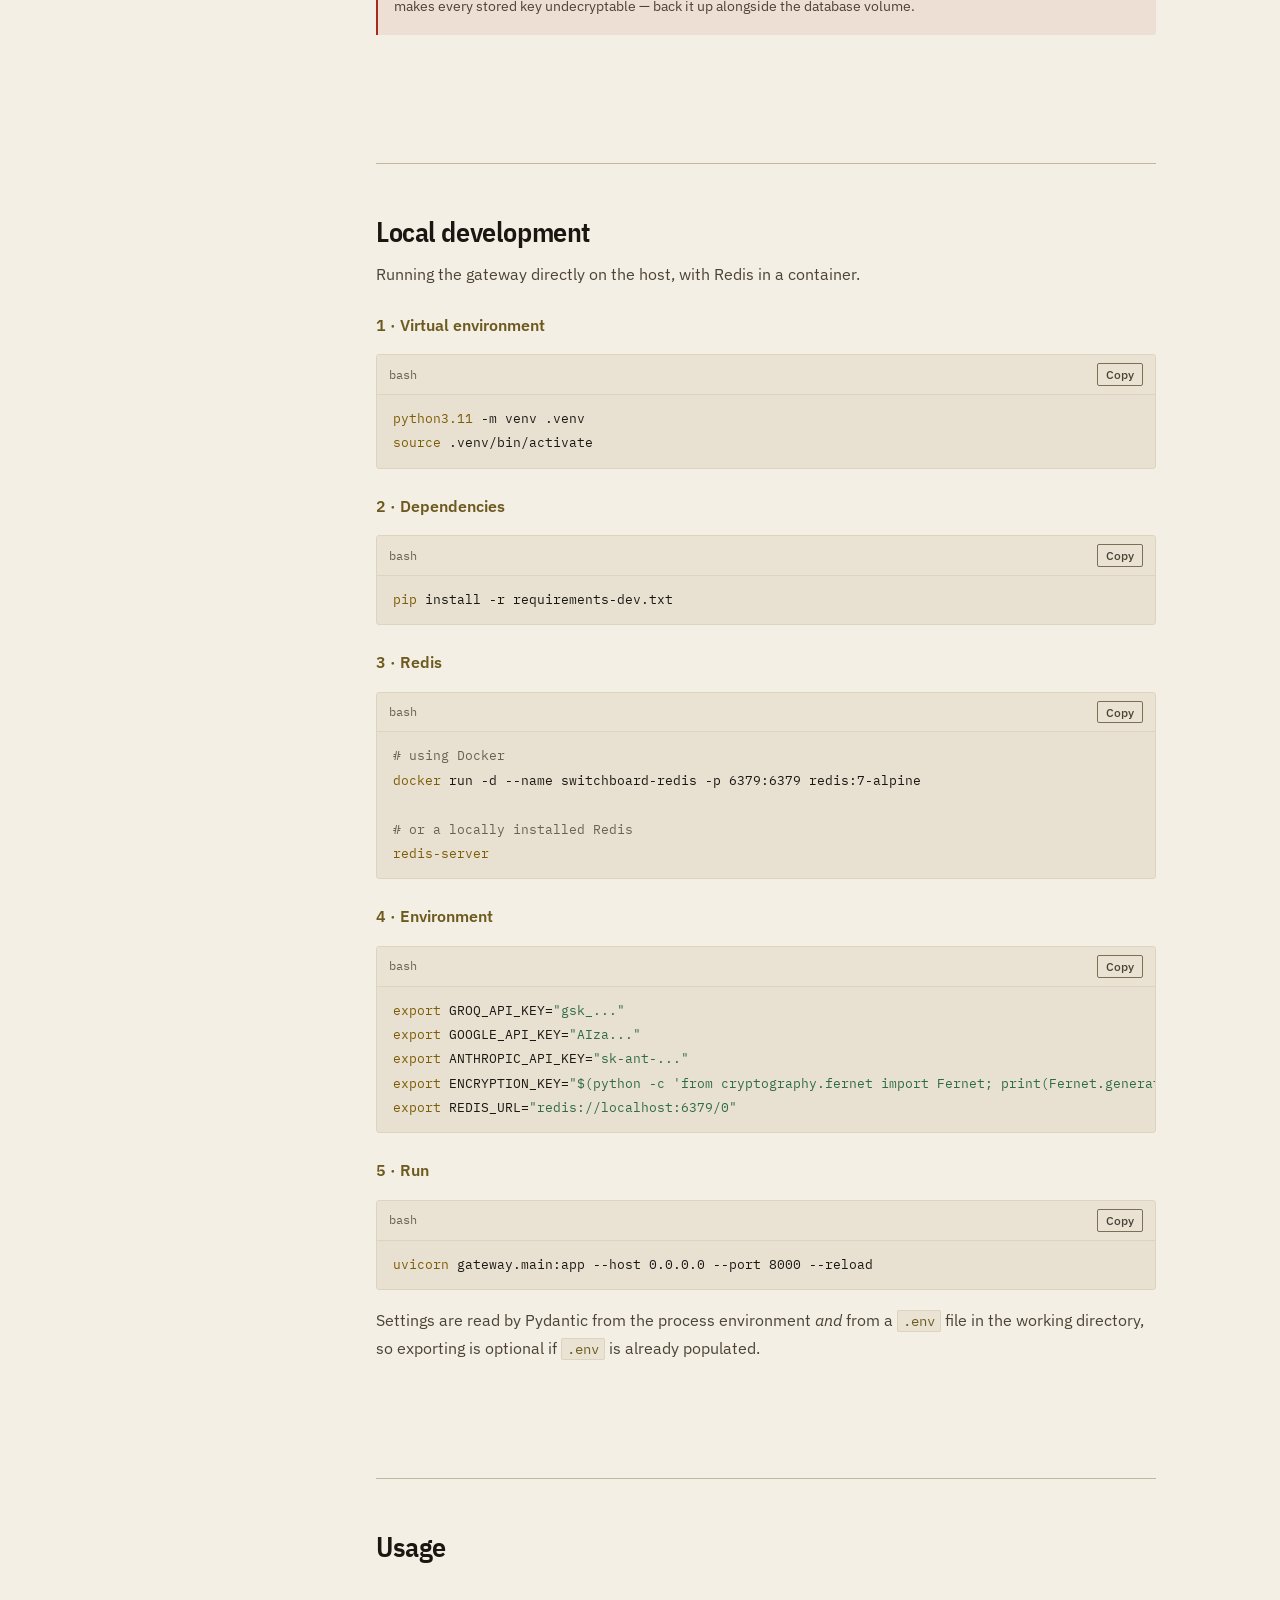
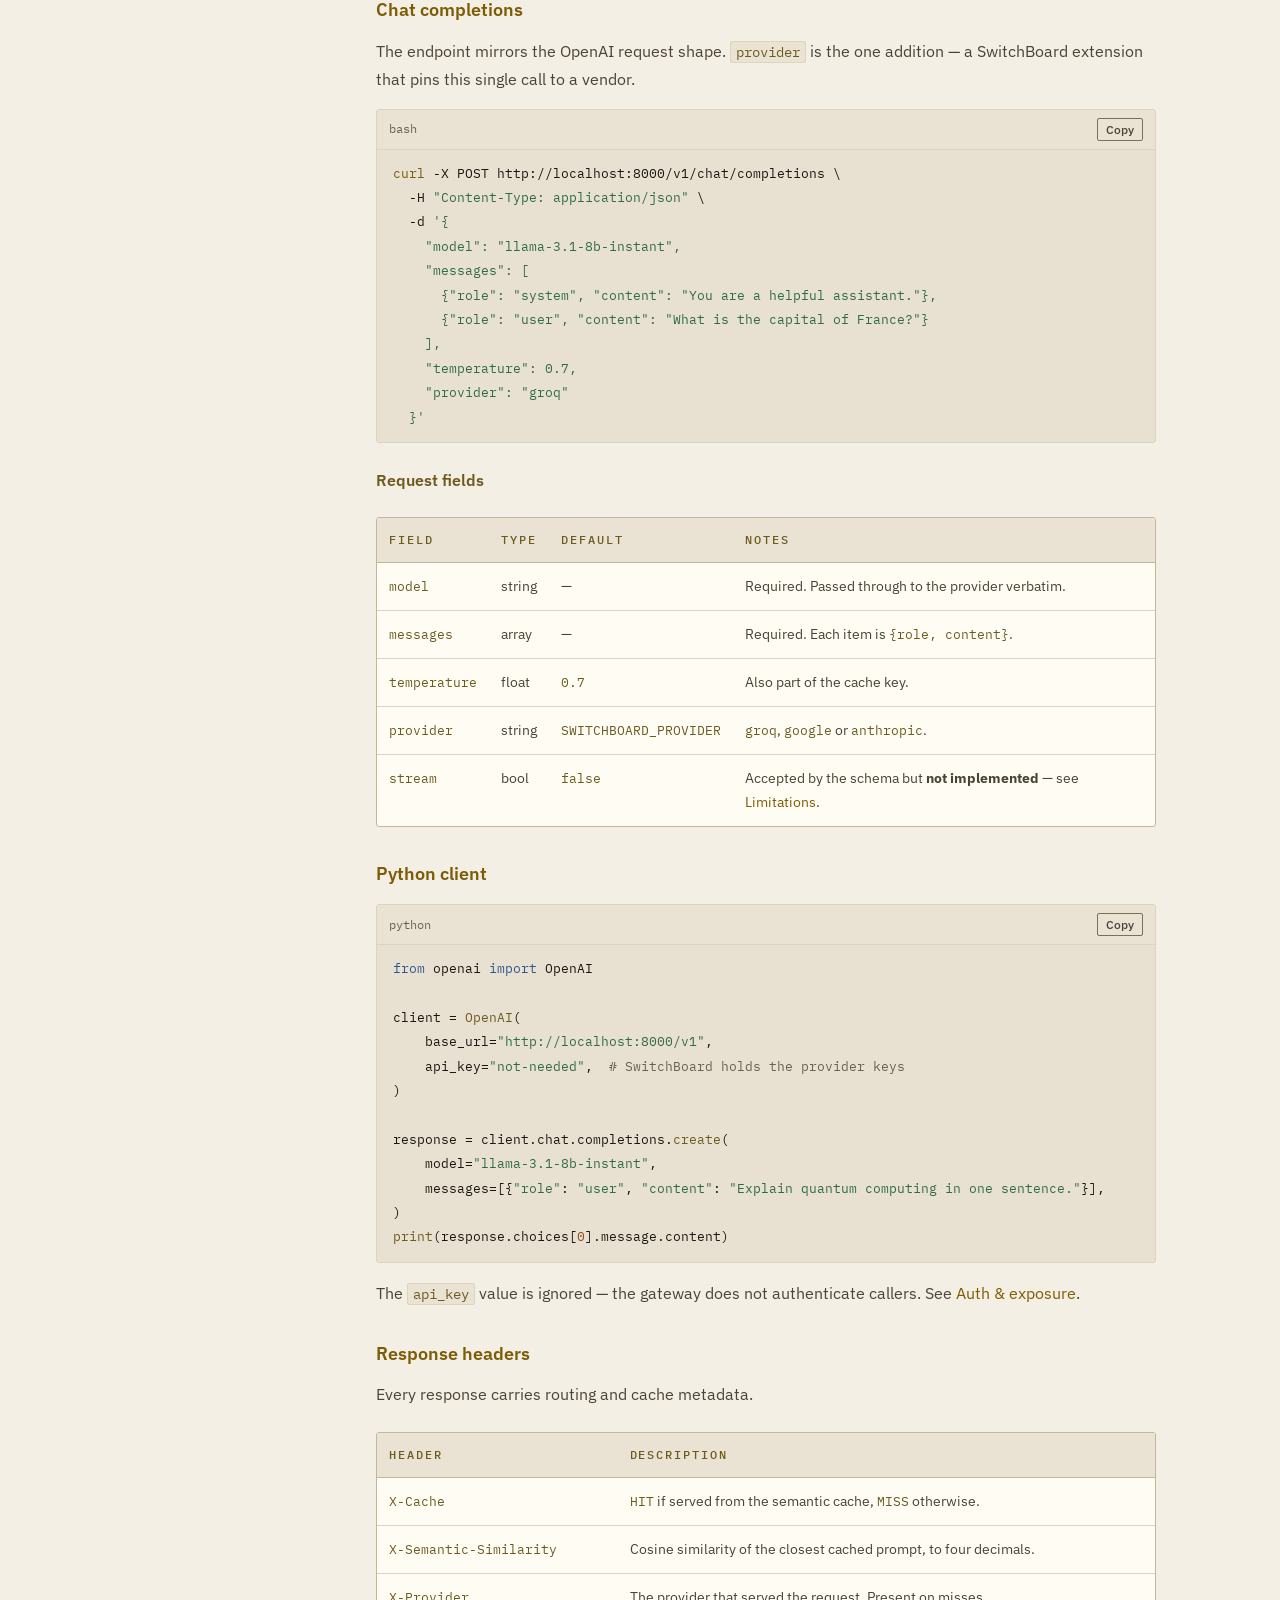
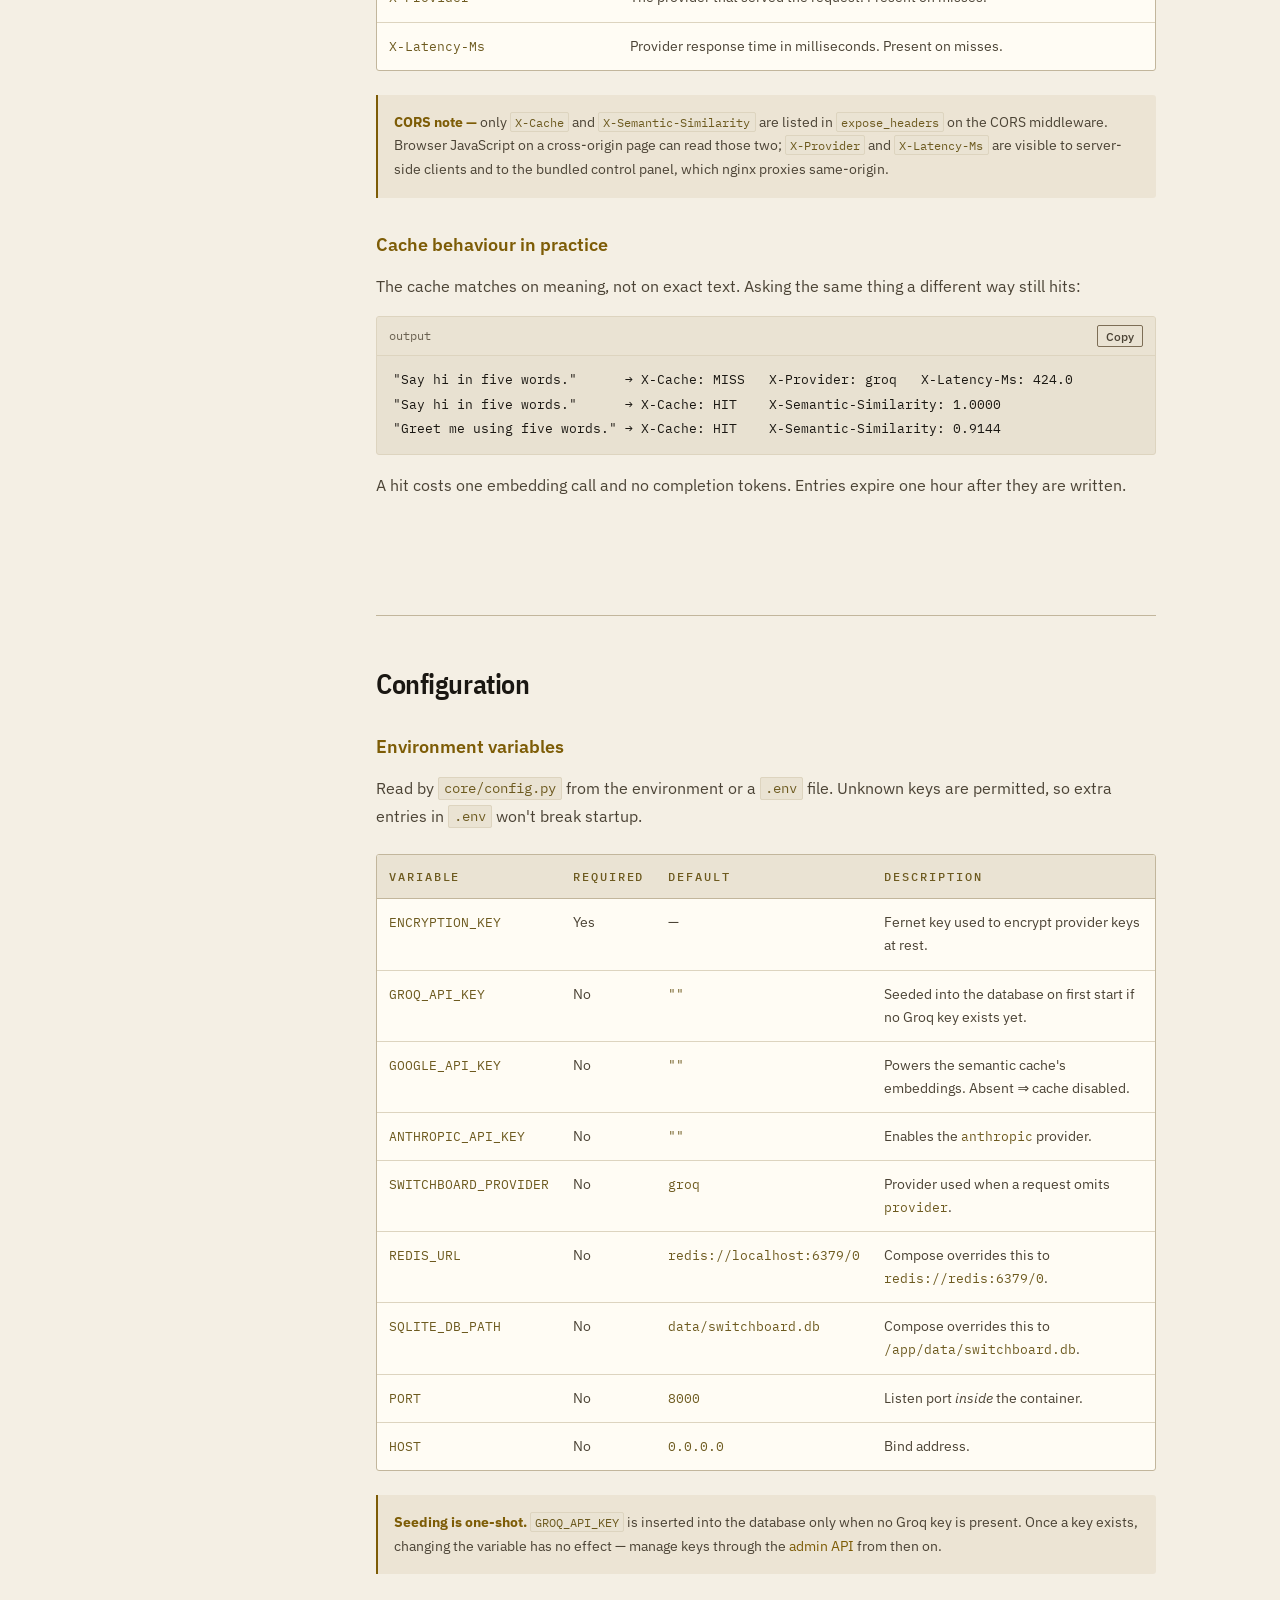
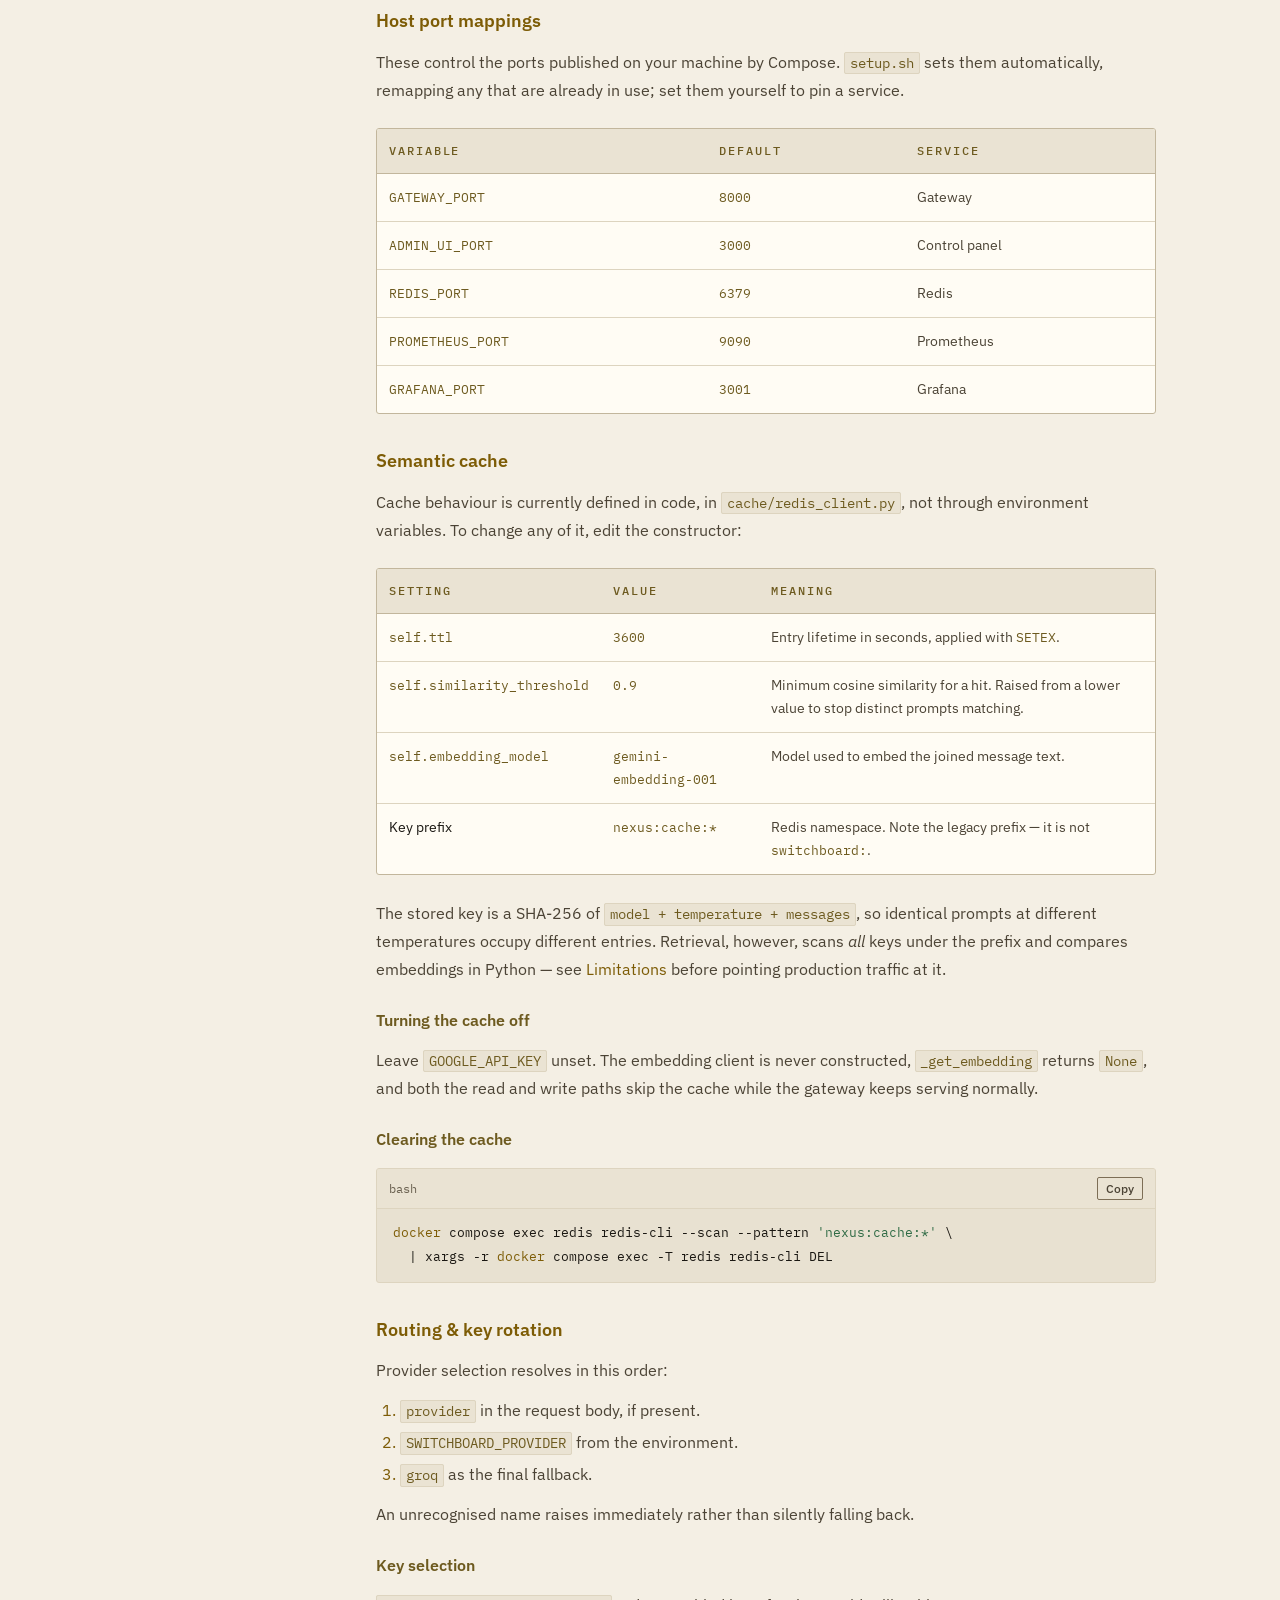
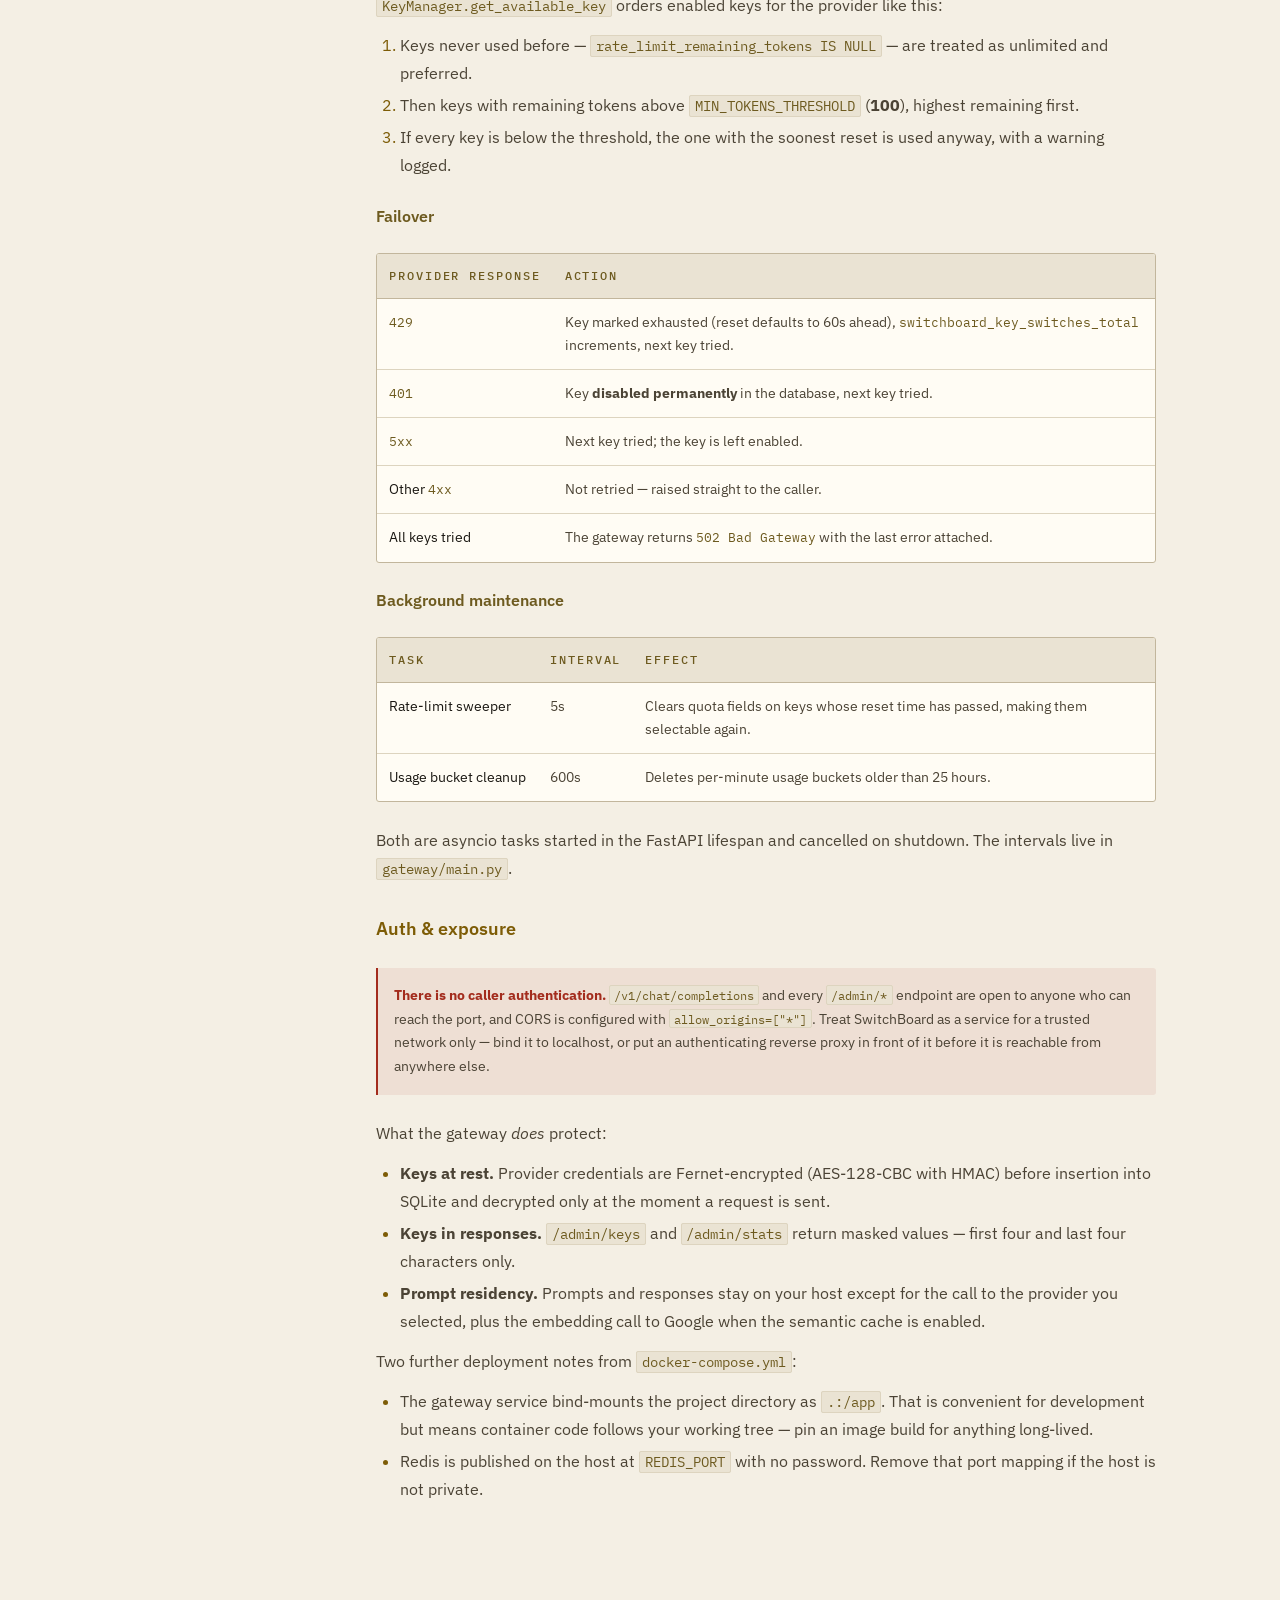
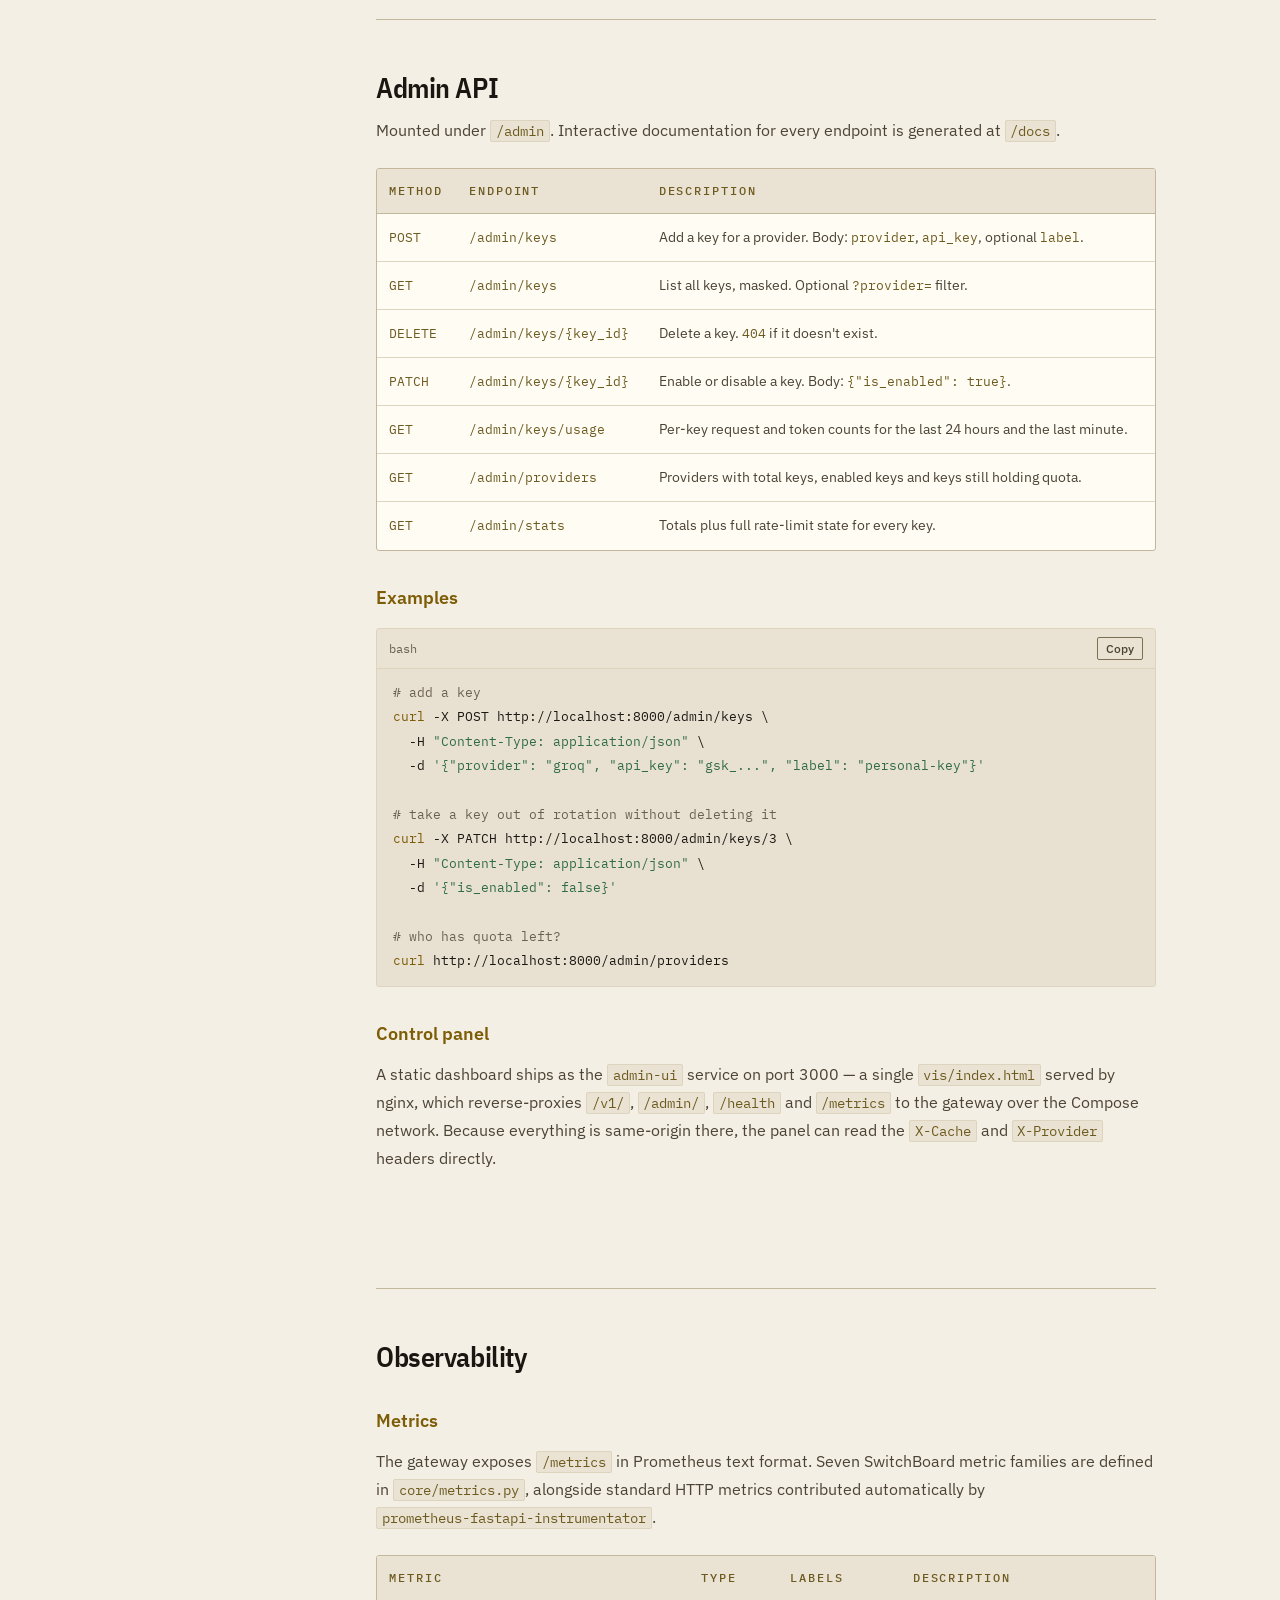
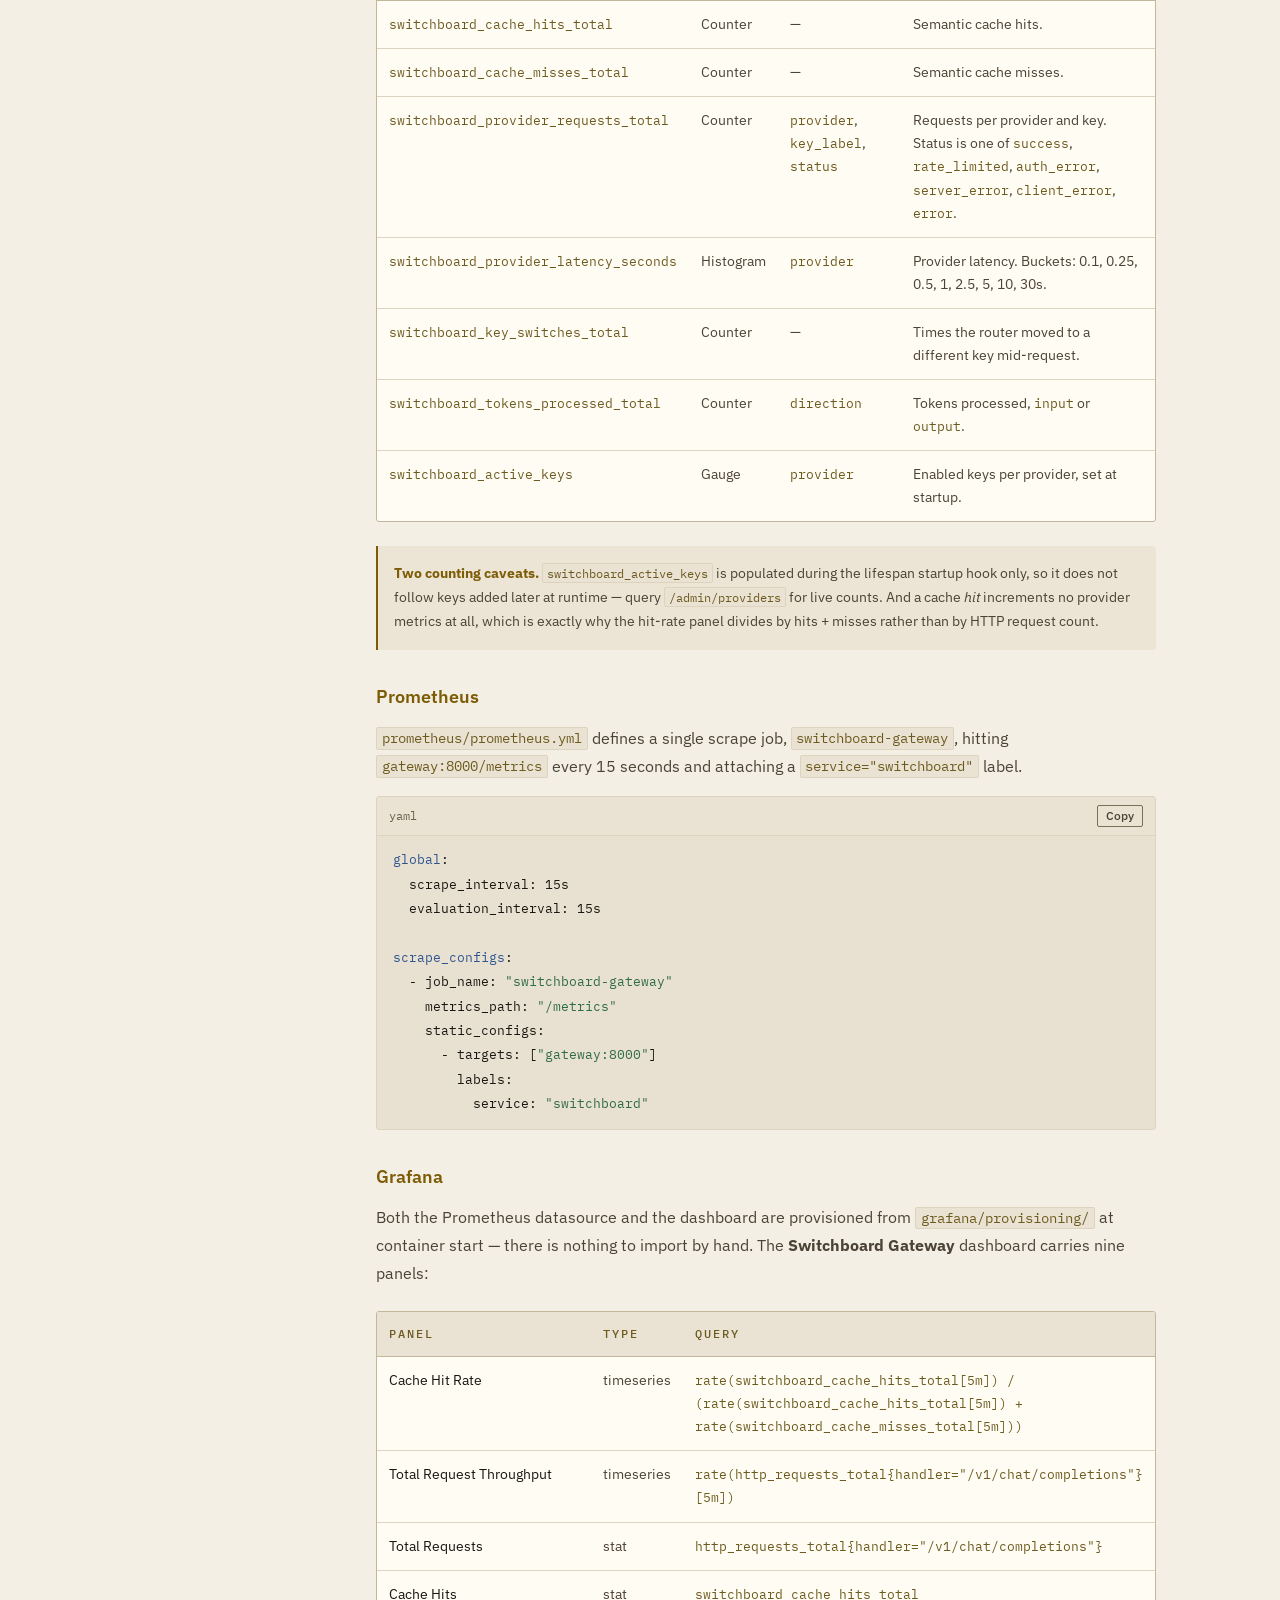
==== commit 8fef9a28: "docs: audit README claims, add VERSION, pin base image A full pass over every README claim against t" ====
--- a/site/docs.html
+++ b/site/docs.html
@@ -1,4 +1,18 @@
 <!DOCTYPE html>
+<!--
+  README.md is canonical. This page duplicates several of its sections (Prerequisites,
+  Quickstart, Local development, Usage, Configuration, Admin API, Observability,
+  Architecture, Testing, Project structure) because a marketing site and a GitHub README
+  want different presentation for the same facts.
+
+  Duplication means drift, and it has already happened once: the README shipped a literal
+  "<your-org>" placeholder in its clone command while this page had the real URL. So the
+  agreement is enforced rather than requested — .github/workflows/ci.yml fails the build
+  if the clone URL or the version disagrees between the two files.
+
+  If you change setup steps, ports, endpoints, or the version here, make the matching
+  change in README.md in the same commit.
+-->
 <html lang="en">
 <head>
 <meta charset="UTF-8">
@@ -250,7 +264,7 @@
       <div class="code">
         <div class="code__bar"><span class="code__lang">bash</span><button class="code__copy" type="button">Copy</button></div>
 <pre><code><span class="t-cmd">curl</span> http://localhost:8000/health
-<span class="t-com"># {"status":"ok","version":"0.2.0"}</span></code></pre>
+<span class="t-com"># {"status":"ok","version":"0.2.0","cache":"ok"}</span></code></pre>
       </div>
       <div class="note">
         <b>Grafana credentials</b> are <span class="inline">admin</span> plus the password
@@ -300,7 +314,7 @@
       <h4>2 · Dependencies</h4>
       <div class="code">
         <div class="code__bar"><span class="code__lang">bash</span><button class="code__copy" type="button">Copy</button></div>
-<pre><code><span class="t-cmd">pip</span> install -r requirements.txt</code></pre>
+<pre><code><span class="t-cmd">pip</span> install -r requirements-dev.txt</code></pre>
       </div>
 
       <h4>3 · Redis</h4>
@@ -860,6 +874,7 @@
 ├── docker-compose.yml
 ├── Dockerfile
 ├── requirements.txt
+├── requirements-dev.txt
 └── setup.sh</code></pre>
       </div>
     </section>
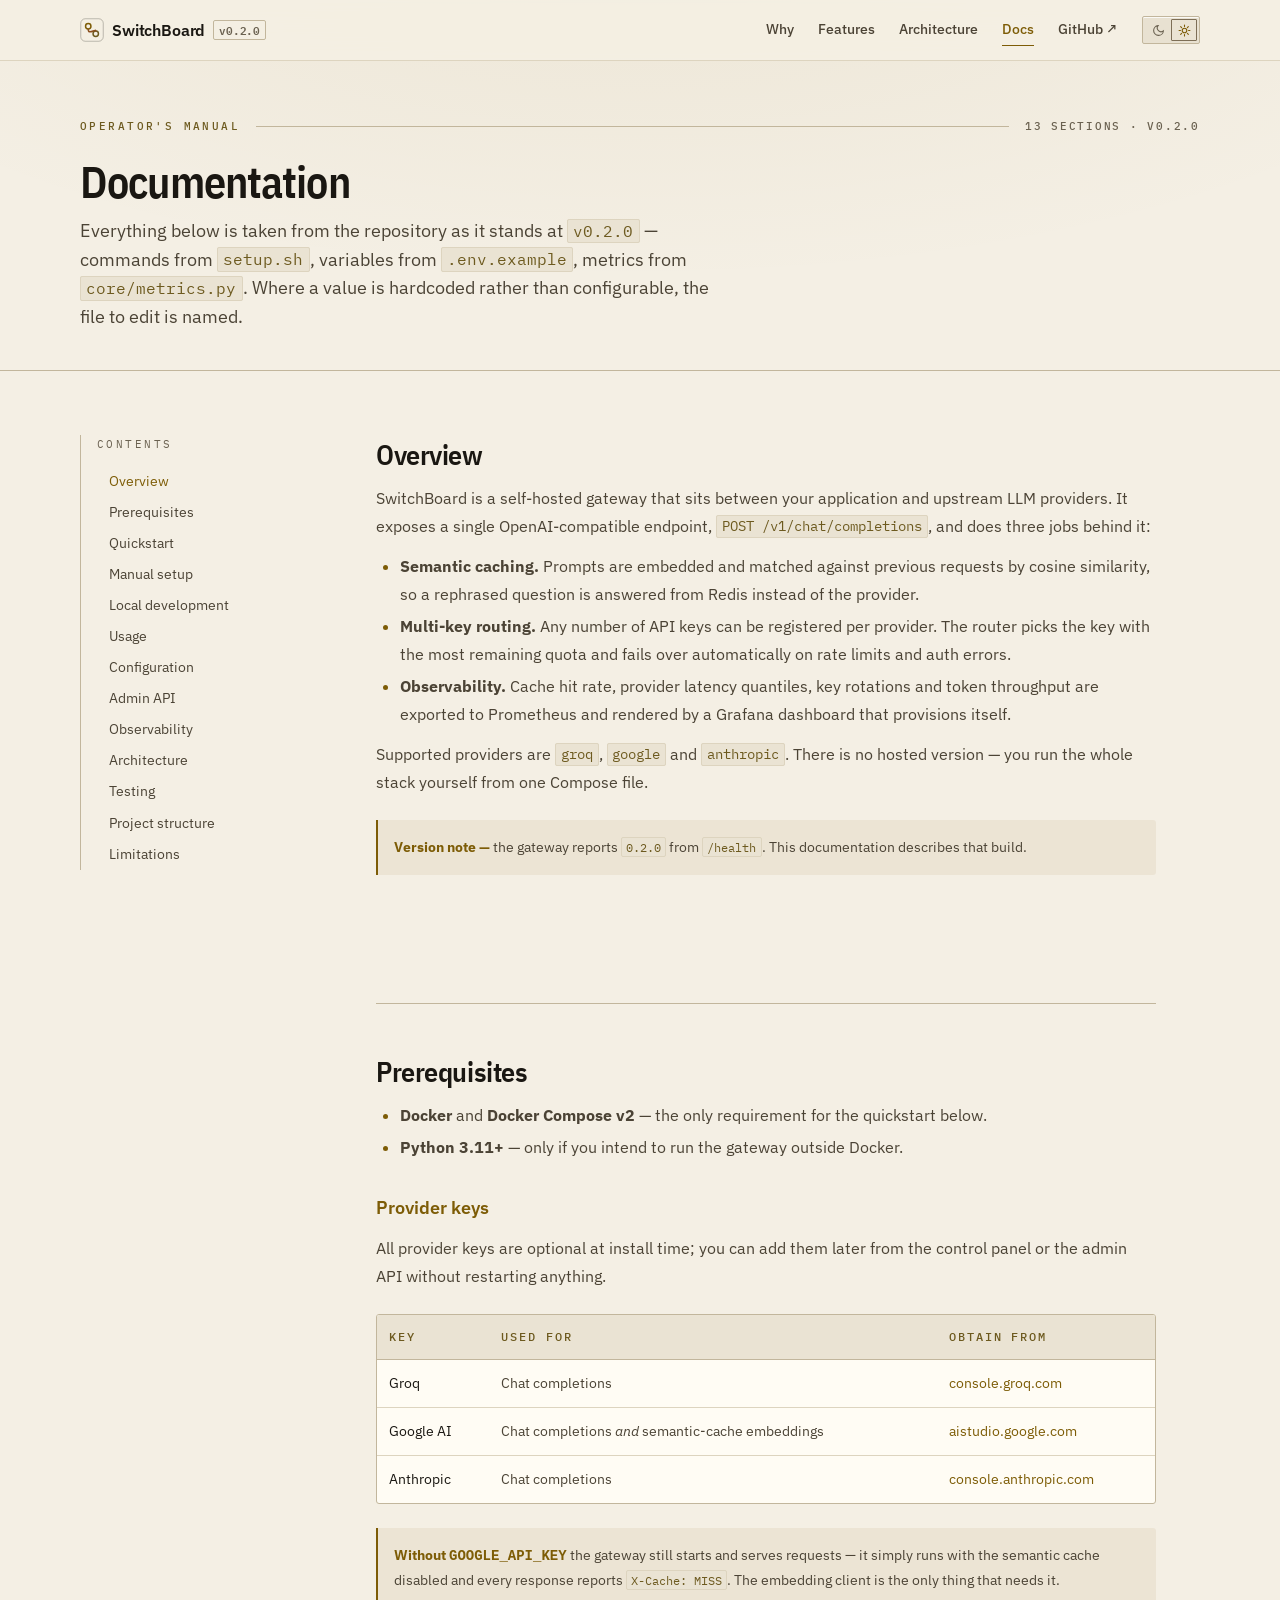
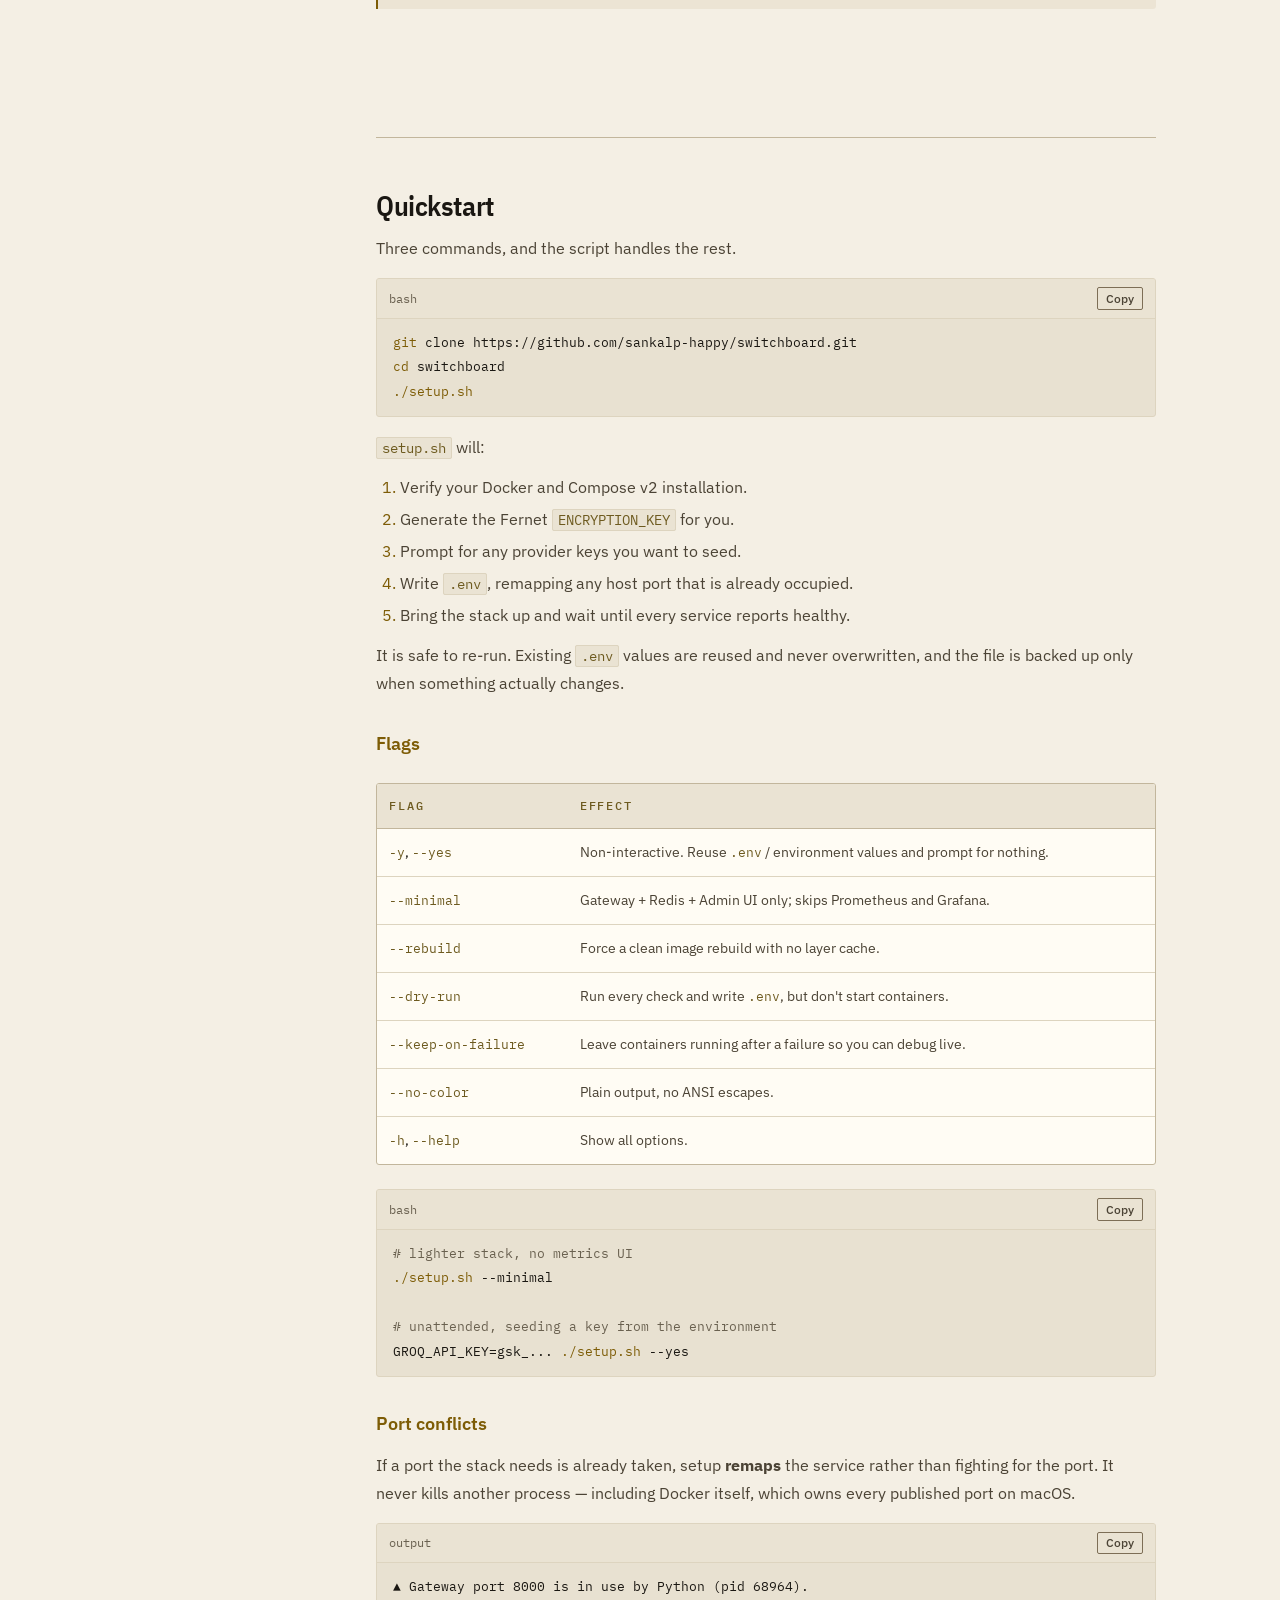
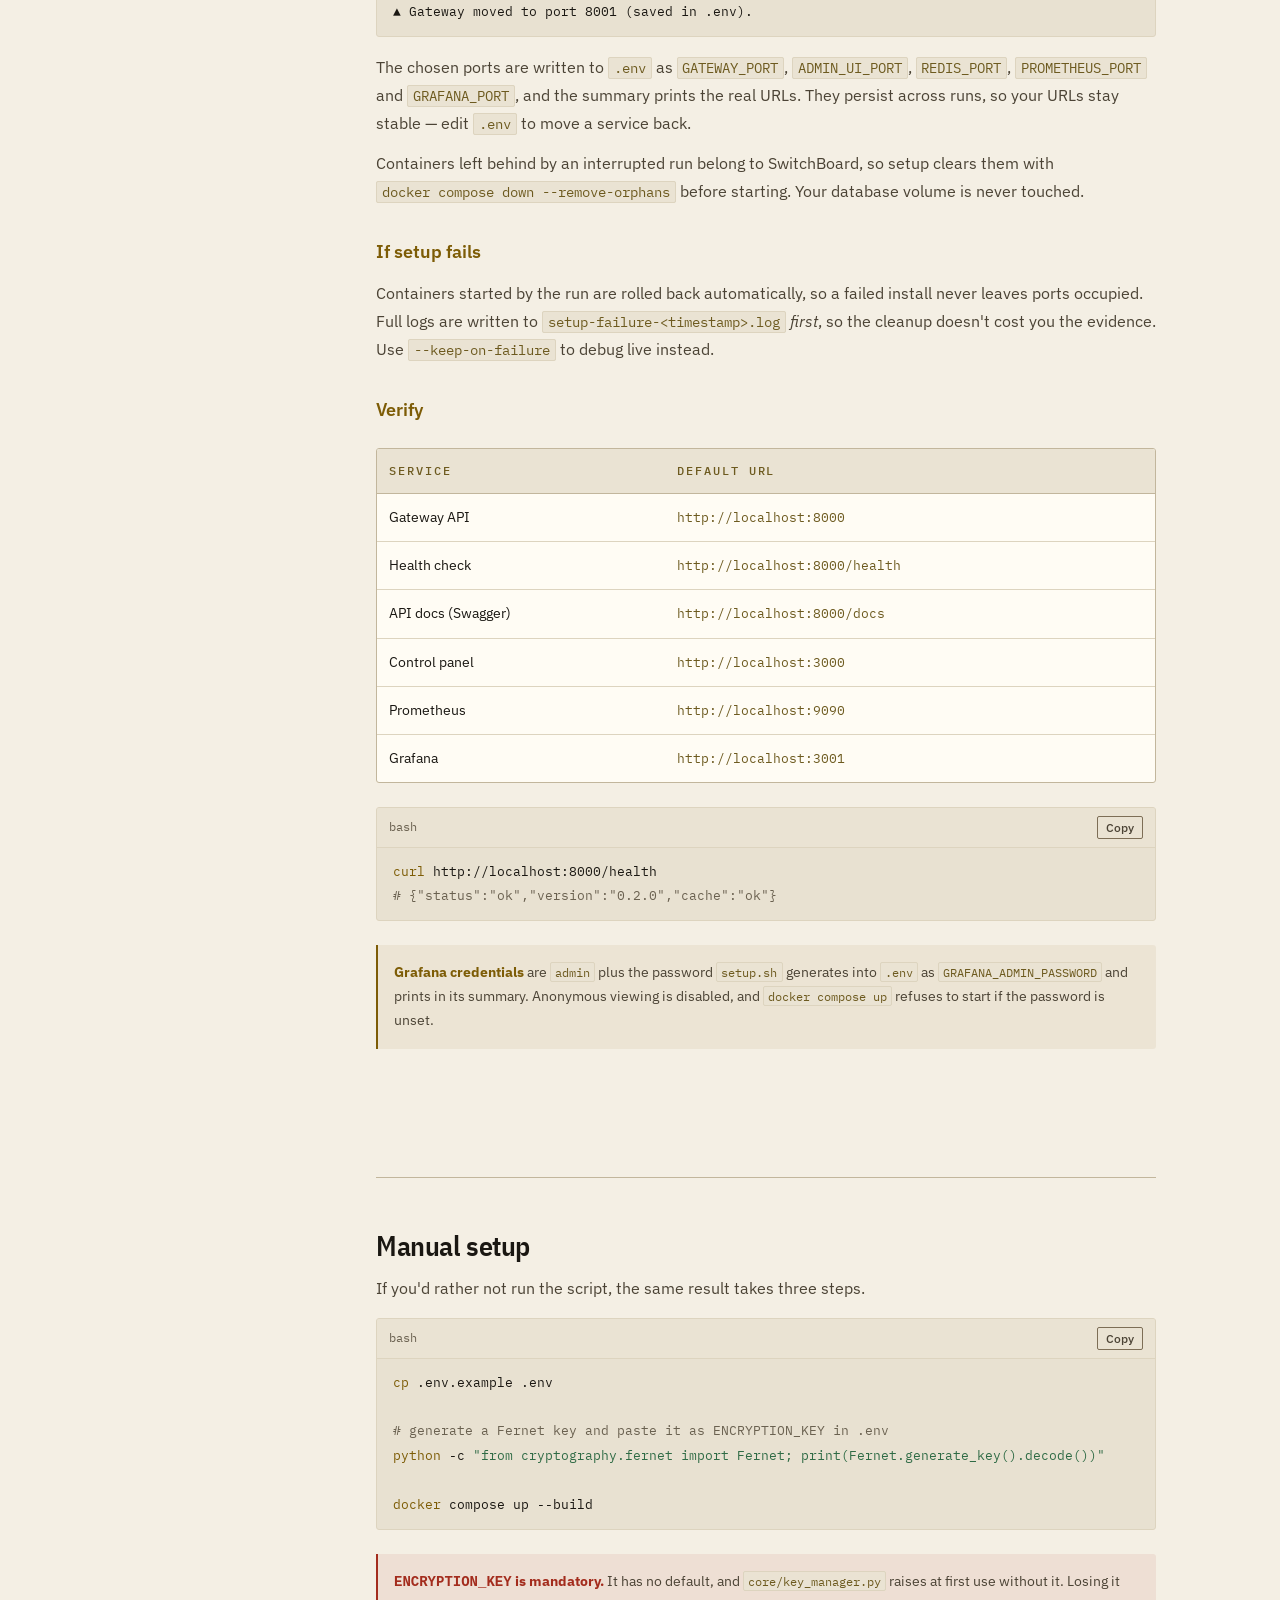
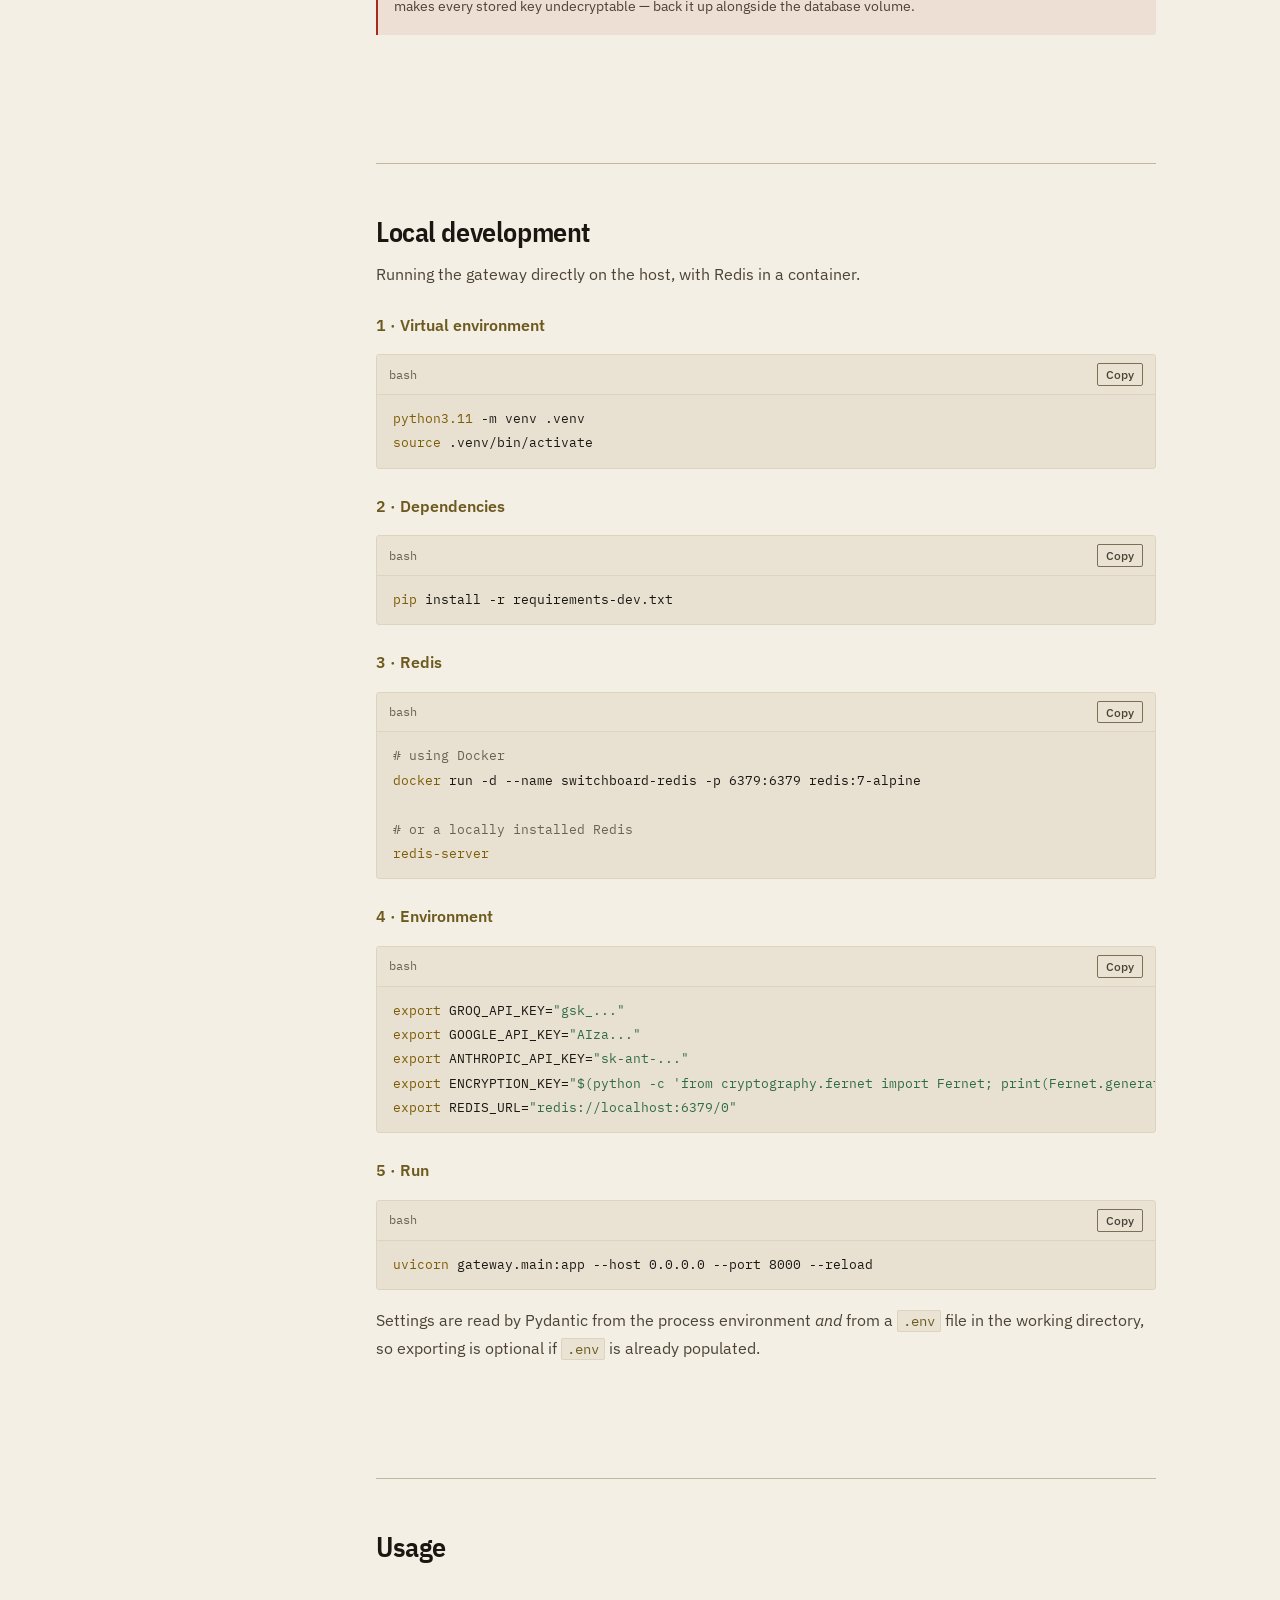
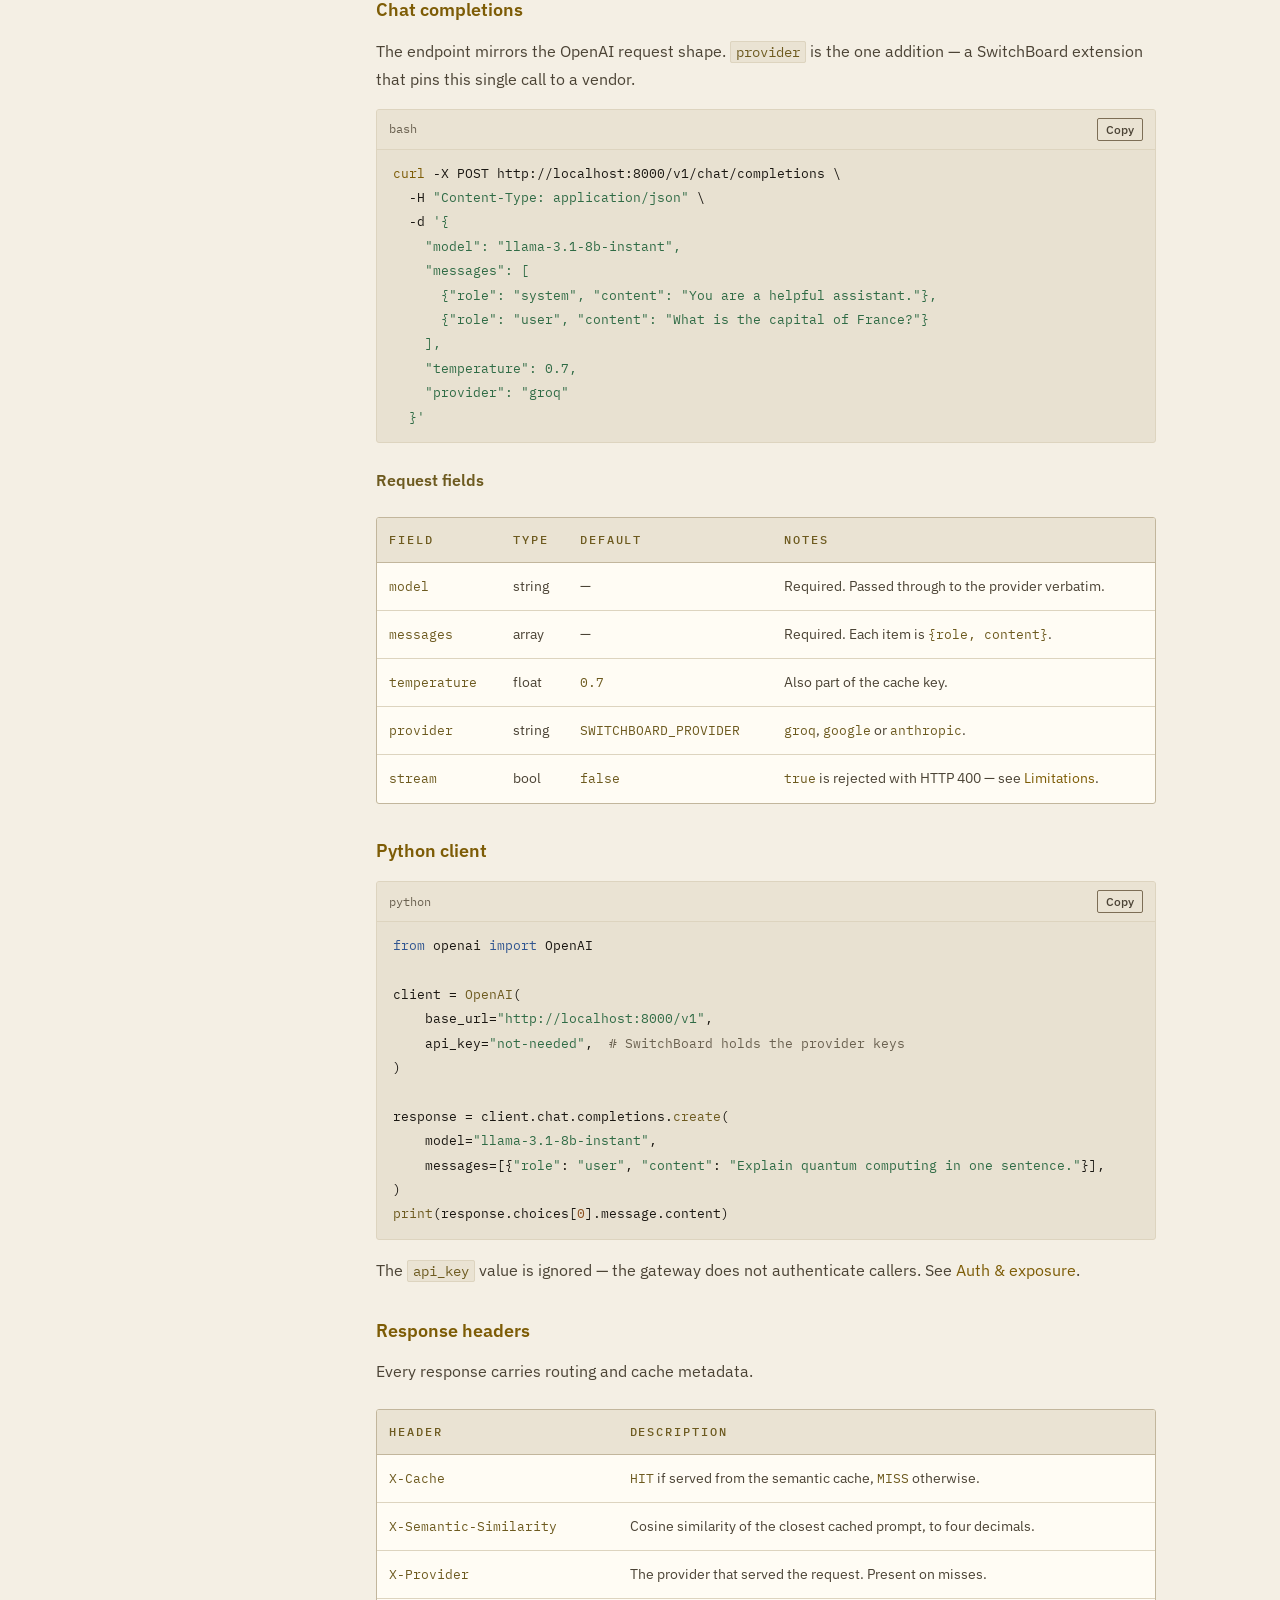
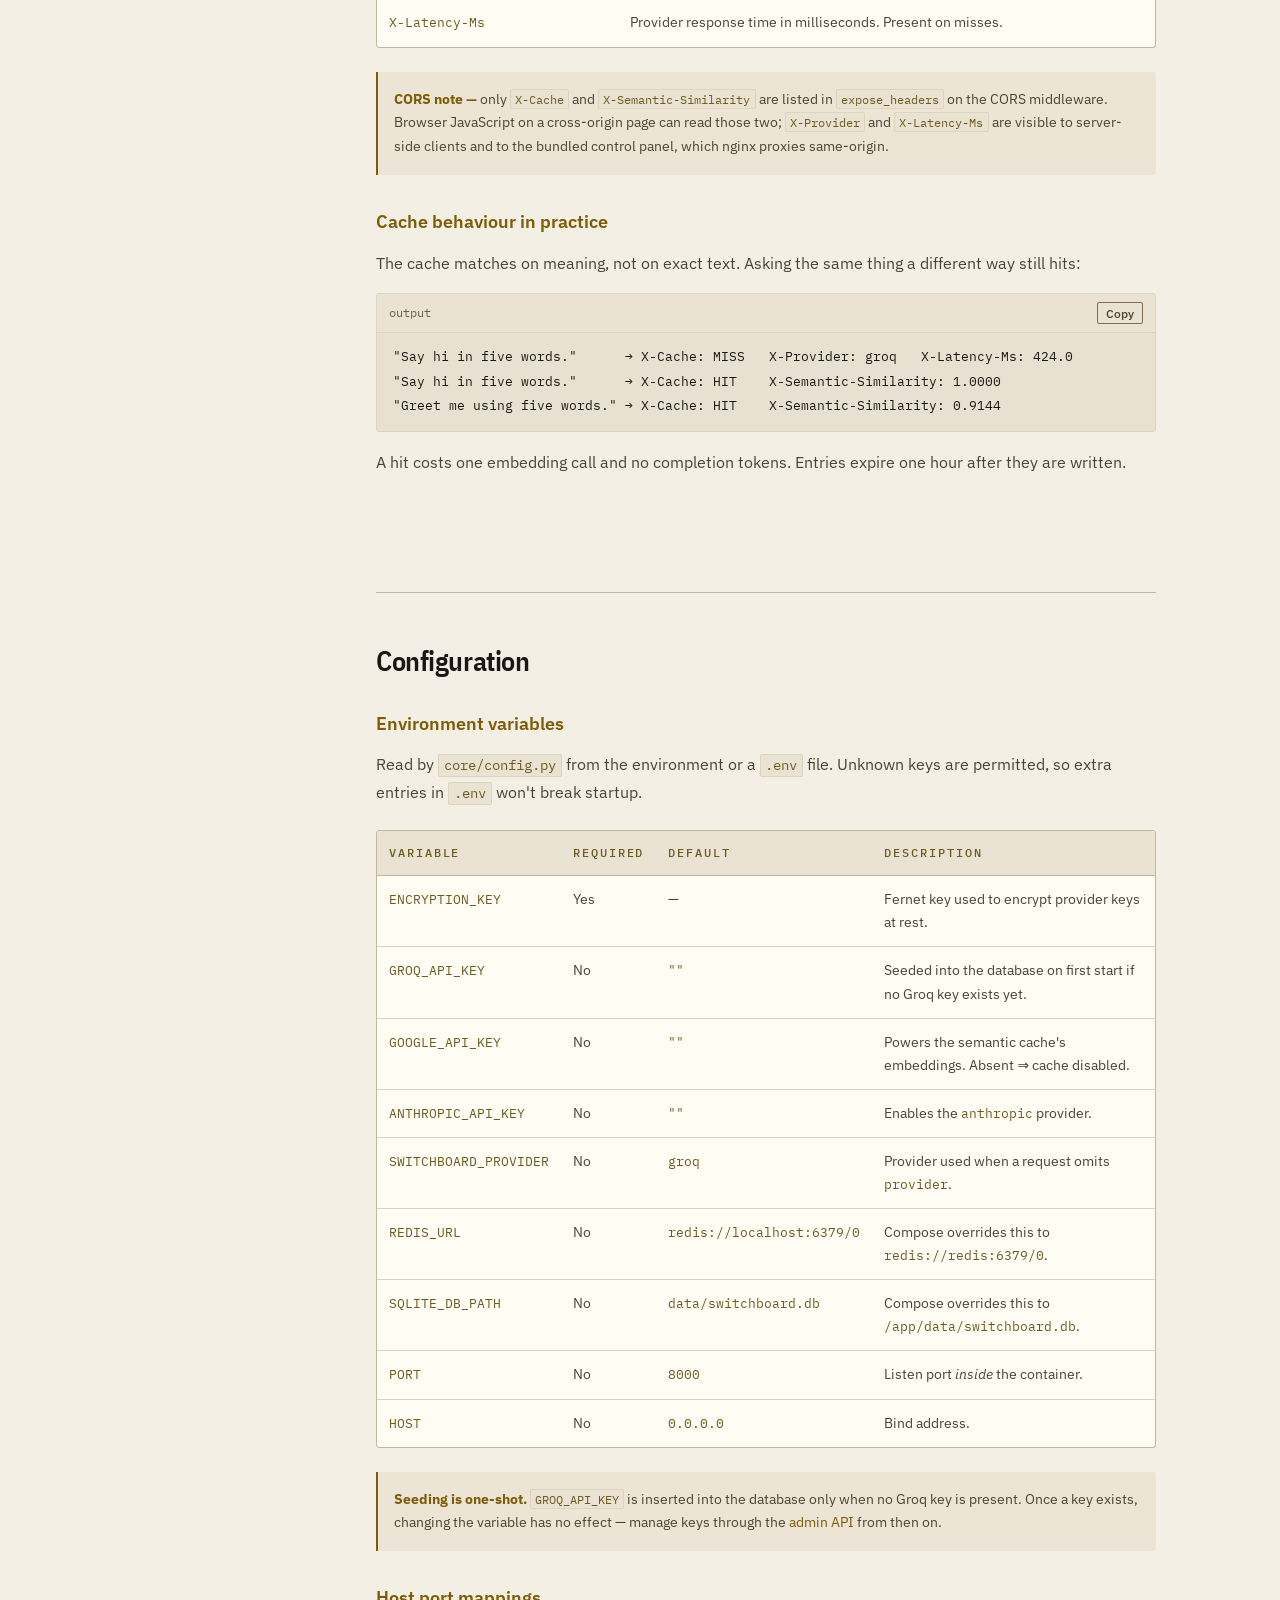
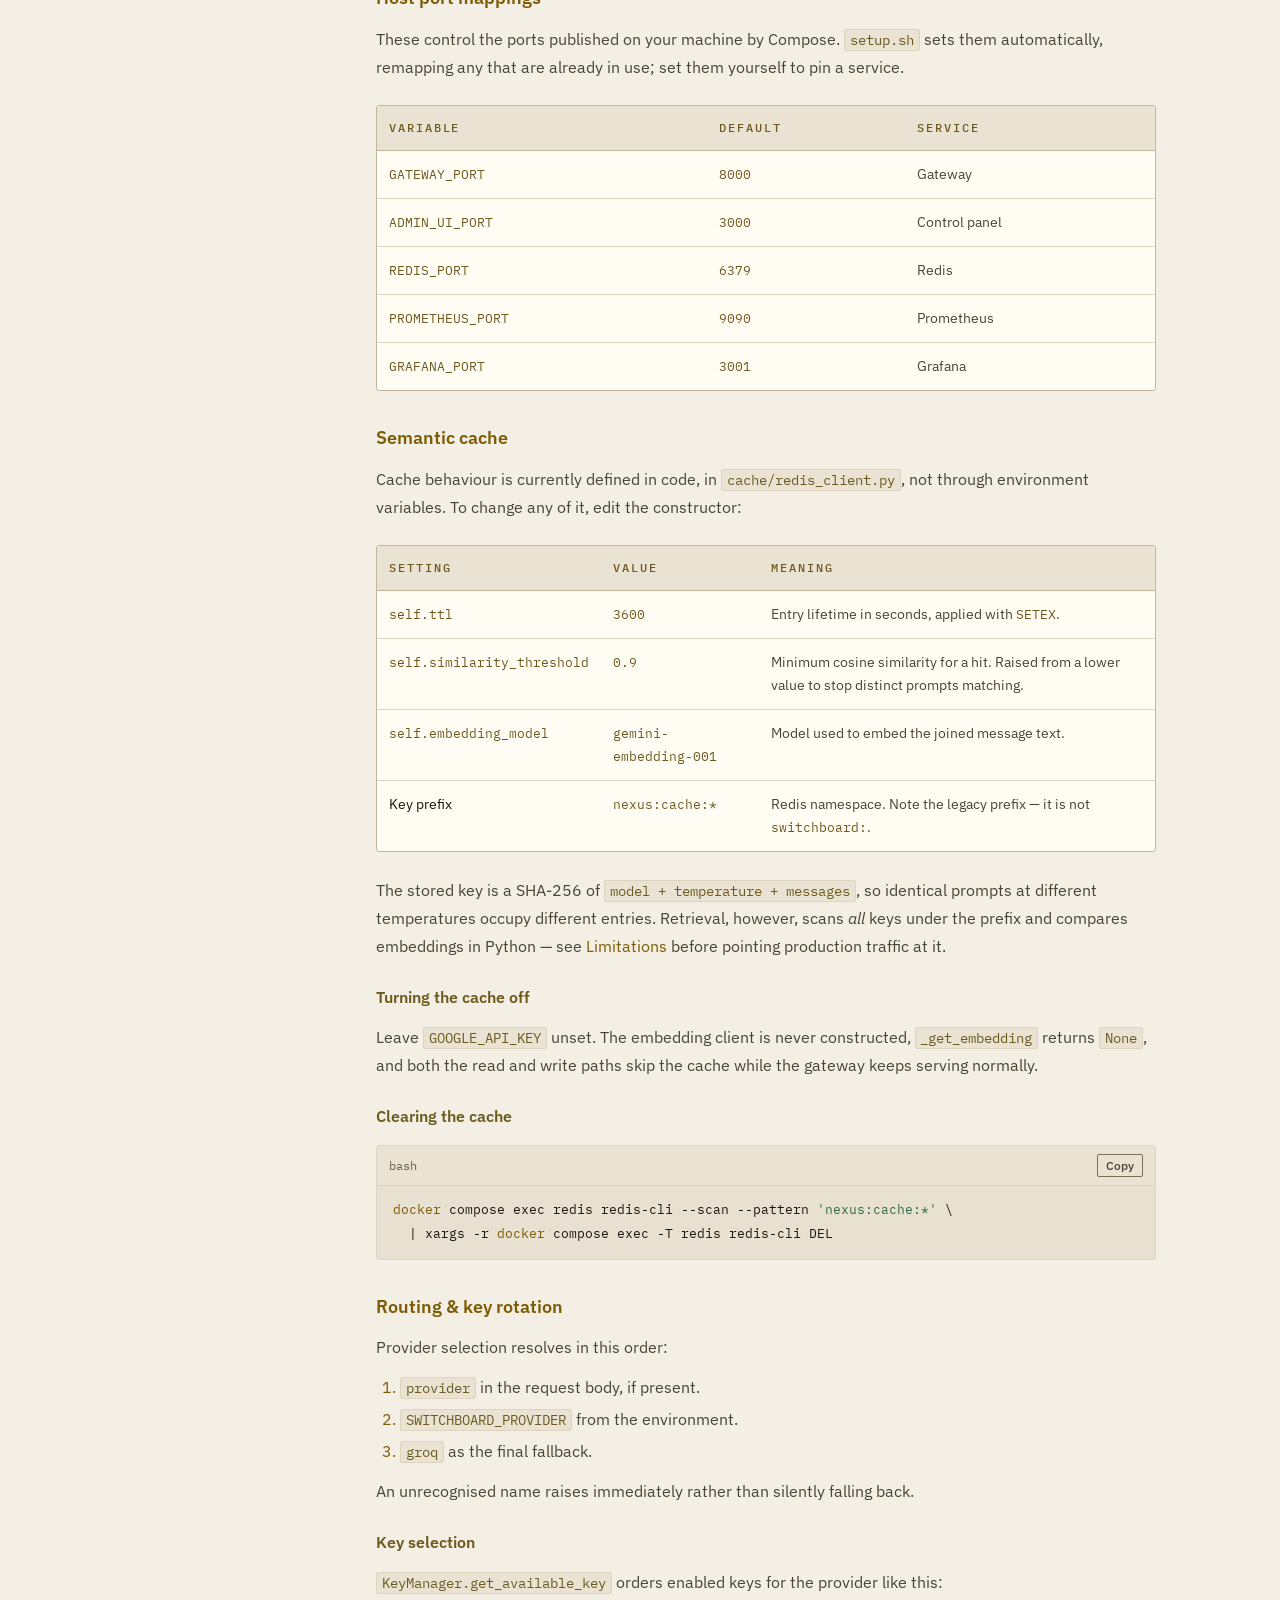
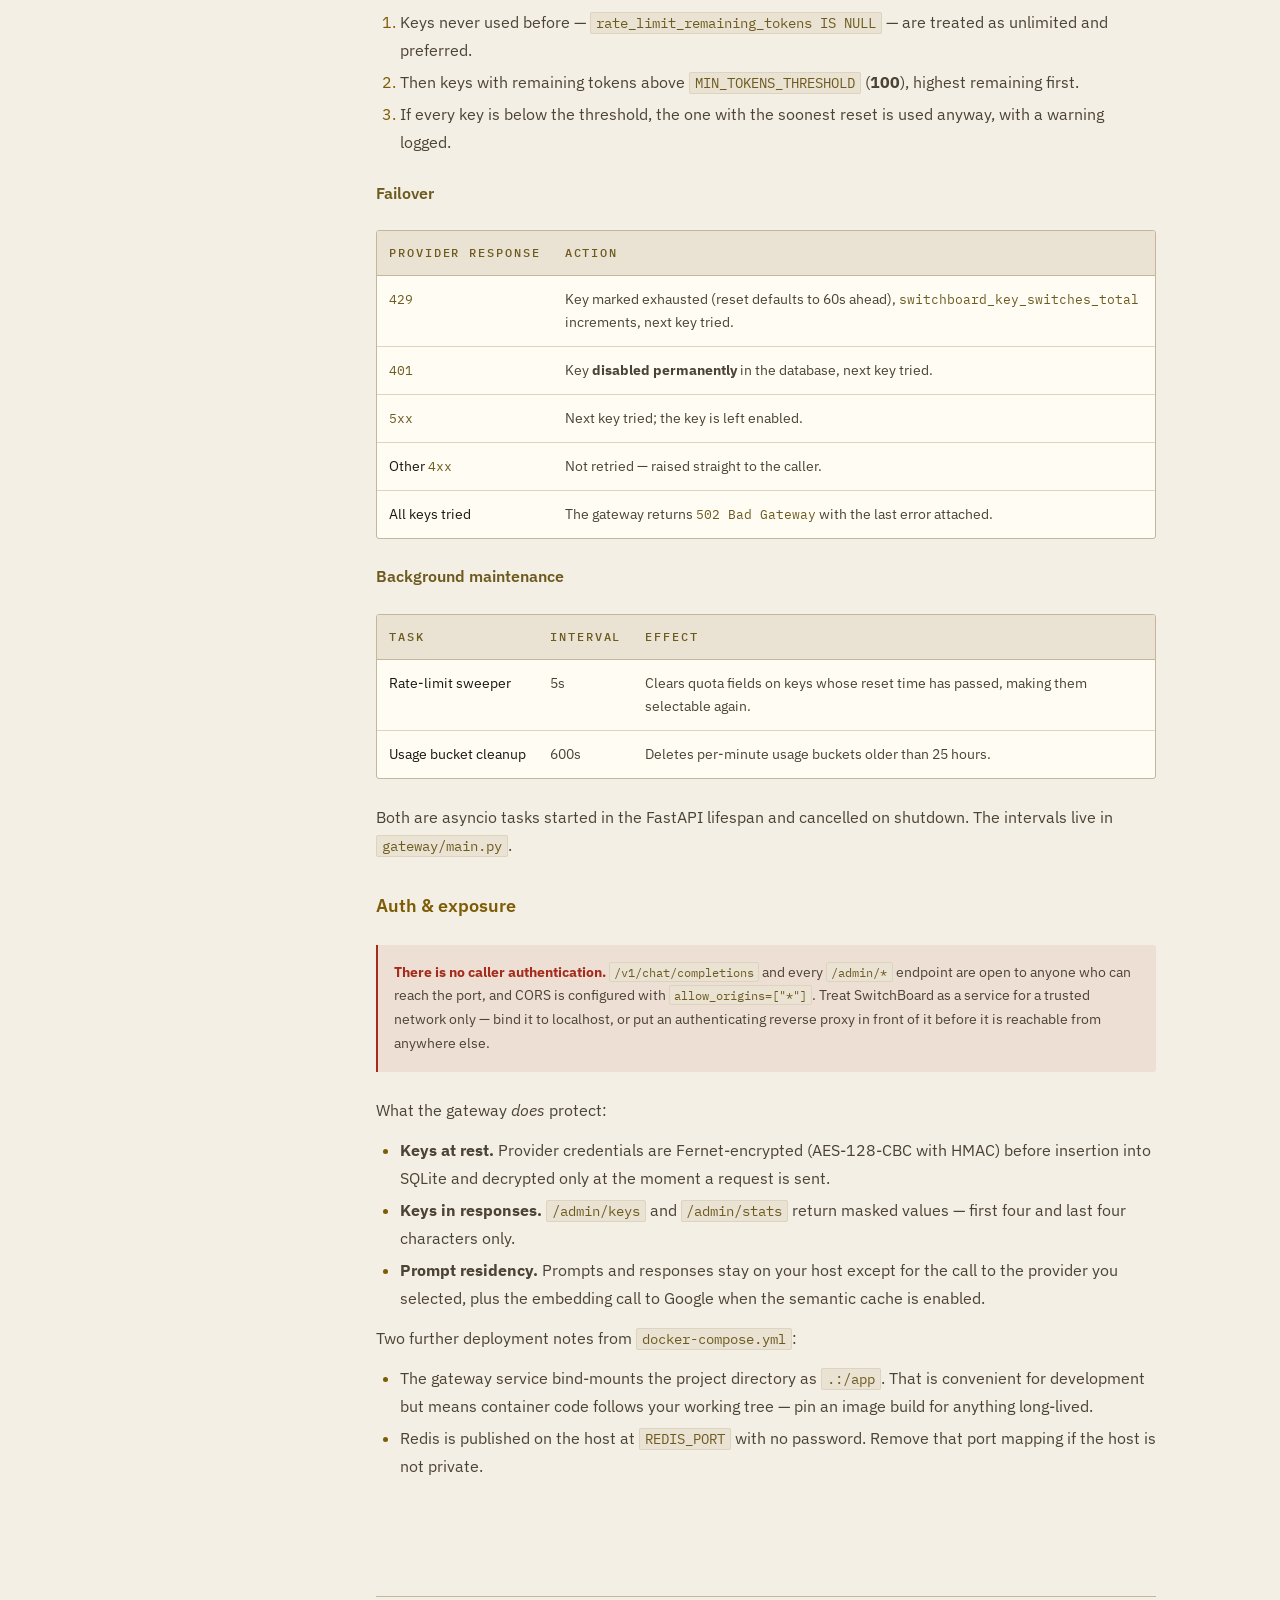
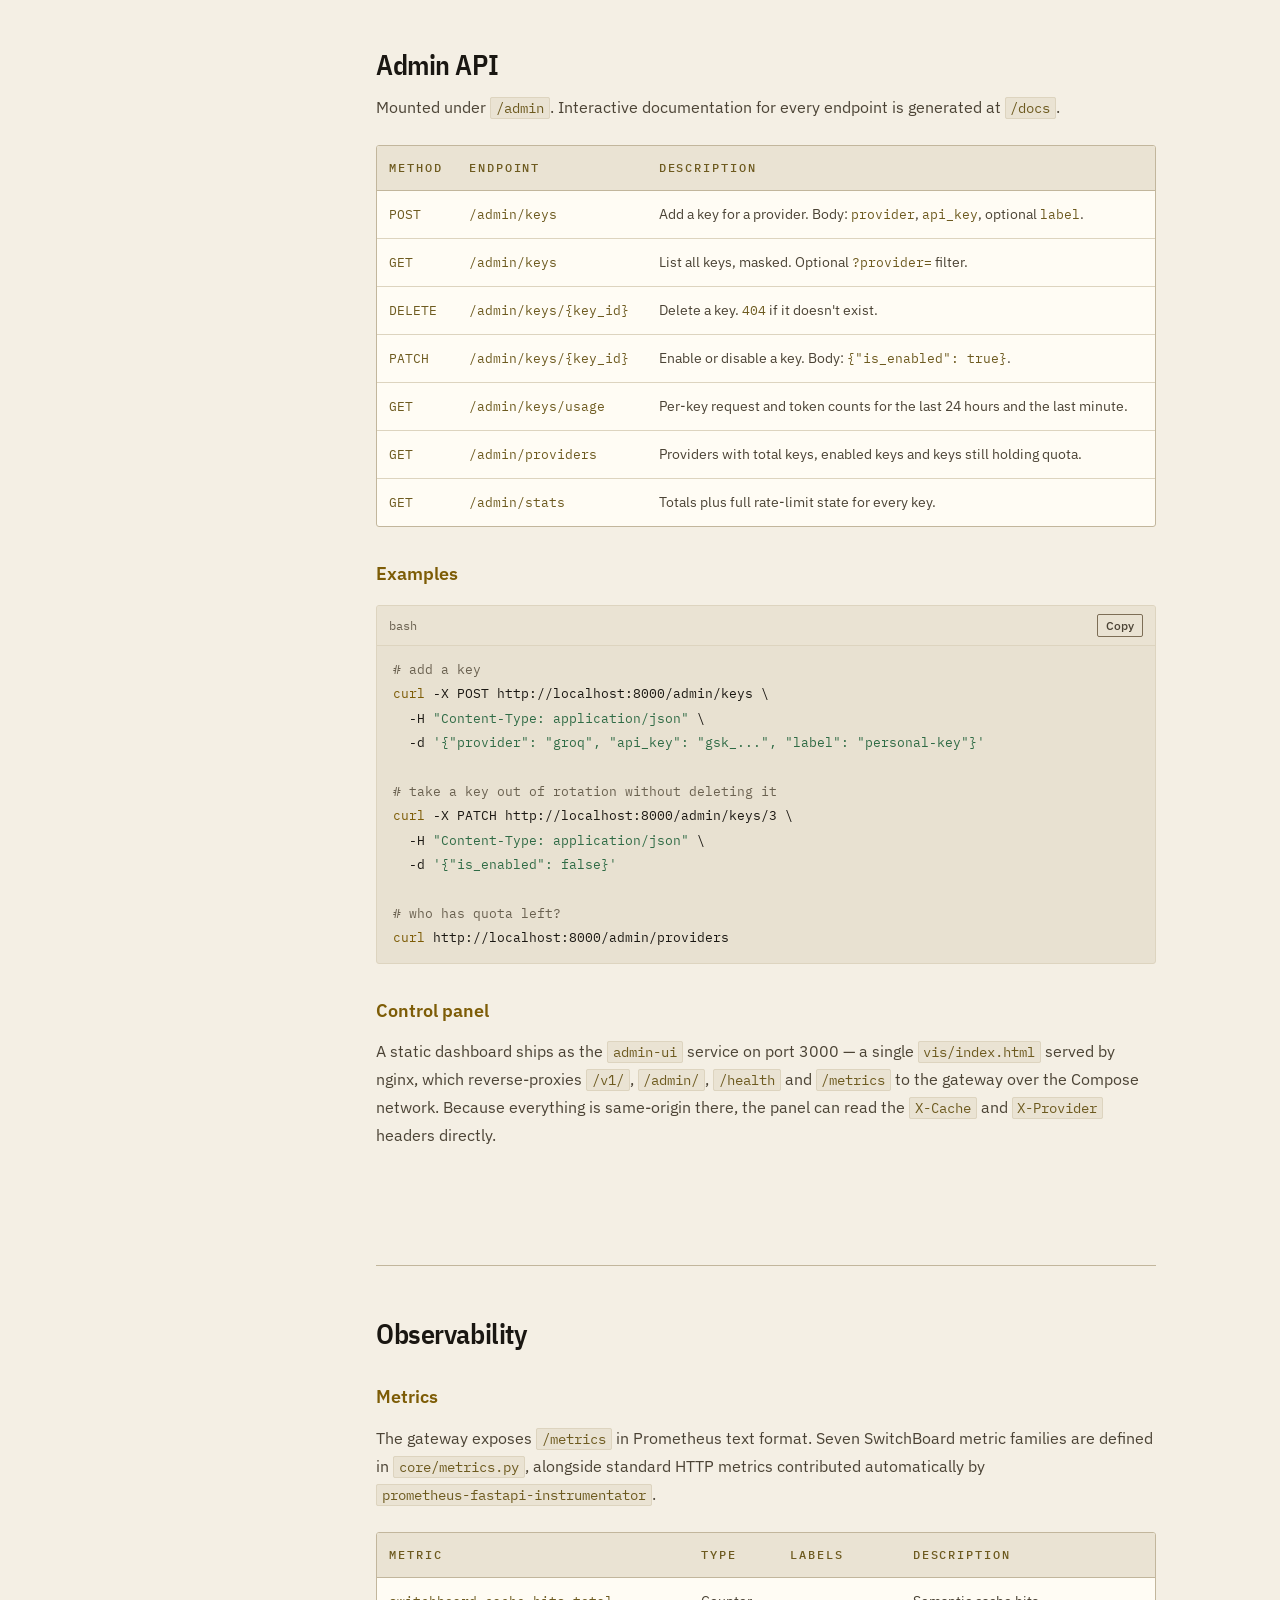
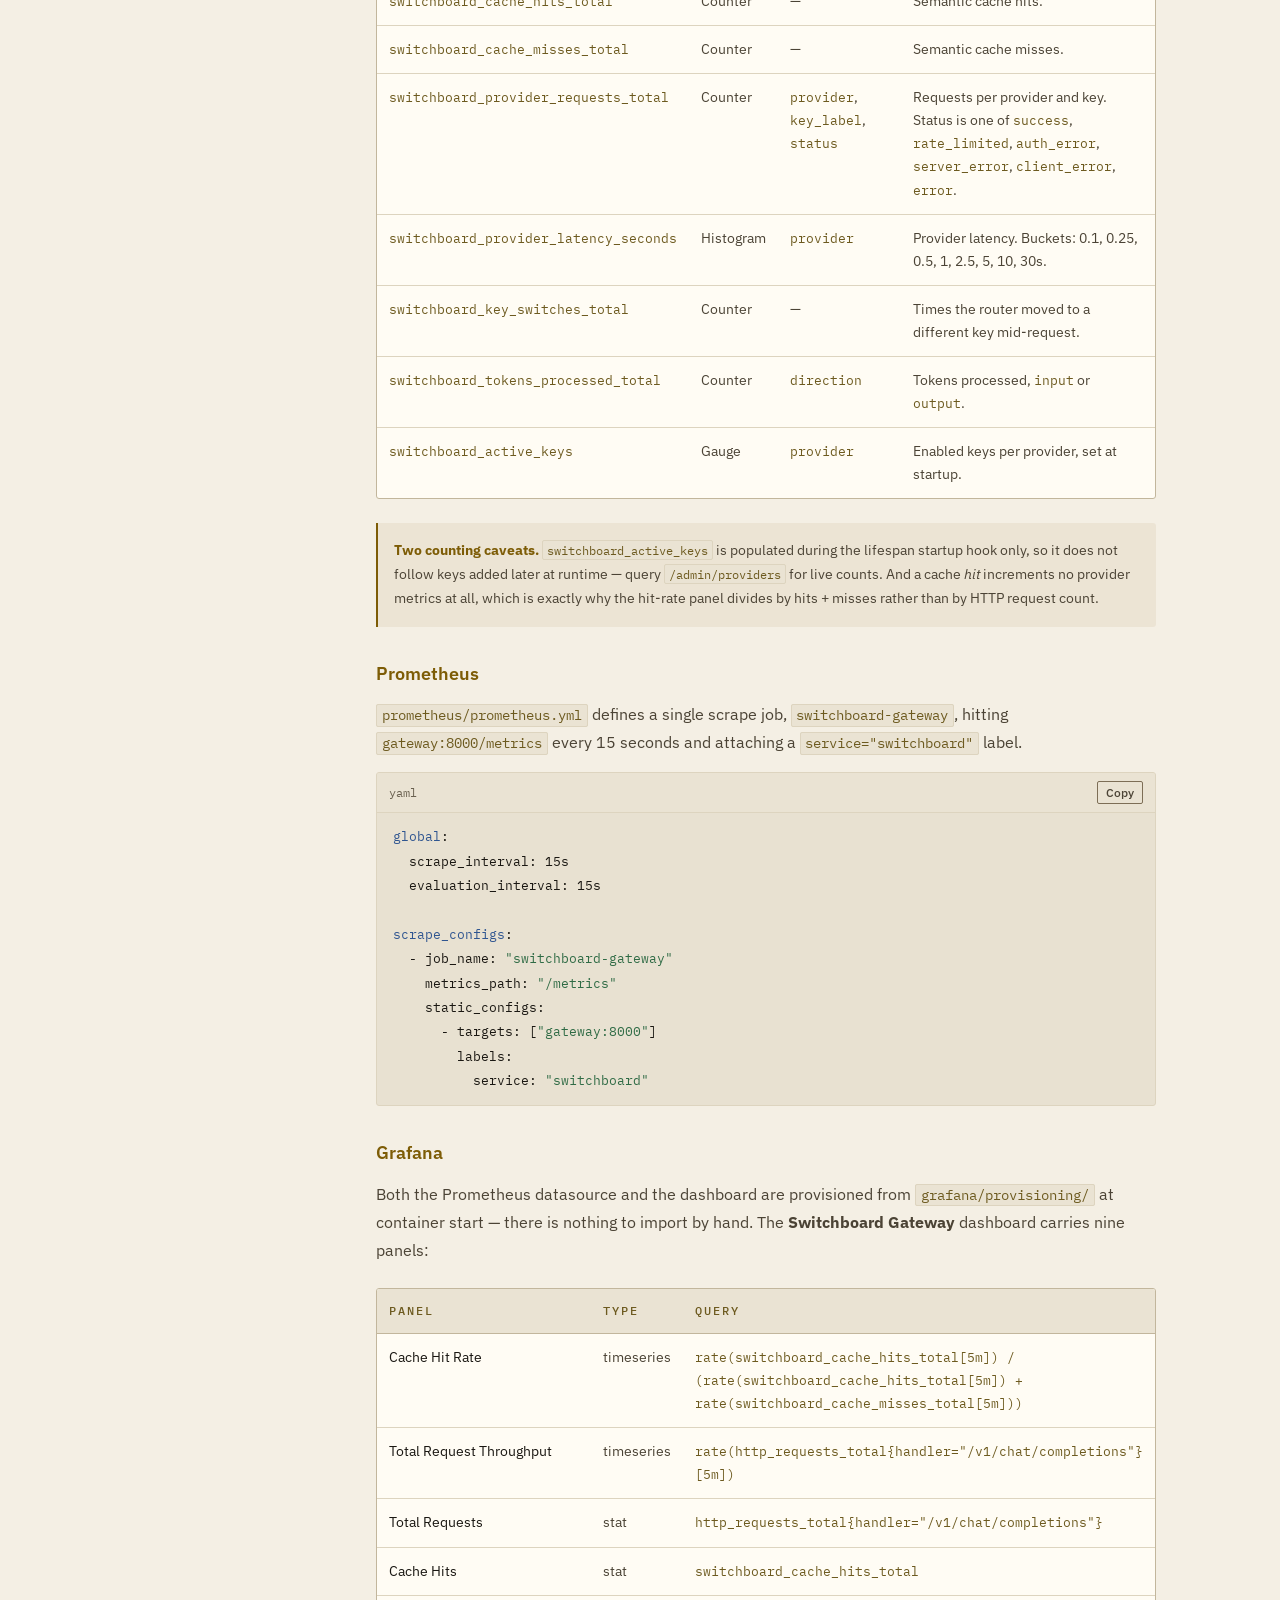
==== commit 6d12fddb: "fix: reject stream: true with HTTP 400 instead of silently ignoring it (#22) - Add stream validation" ====
--- a/site/docs.html
+++ b/site/docs.html
@@ -384,7 +384,7 @@
             <tr><td><code>messages</code></td><td>array</td><td>—</td><td>Required. Each item is <code>{role, content}</code>.</td></tr>
             <tr><td><code>temperature</code></td><td>float</td><td><code>0.7</code></td><td>Also part of the cache key.</td></tr>
             <tr><td><code>provider</code></td><td>string</td><td><code>SWITCHBOARD_PROVIDER</code></td><td><code>groq</code>, <code>google</code> or <code>anthropic</code>.</td></tr>
-            <tr><td><code>stream</code></td><td>bool</td><td><code>false</code></td><td>Accepted by the schema but <b>not implemented</b> — see <a href="#limits">Limitations</a>.</td></tr>
+            <tr><td><code>stream</code></td><td>bool</td><td><code>false</code></td><td><code>true</code> is rejected with HTTP 400 — see <a href="#limits">Limitations</a>.</td></tr>
           </tbody>
         </table>
       </div>
@@ -892,11 +892,12 @@
       <h3 id="limit-streaming">Streaming is not implemented</h3>
       <p>
         <span class="inline">ChatCompletionRequest</span> accepts a
-        <span class="inline">stream</span> field, but both the Groq and Google adapters overwrite it
-        with <span class="inline">False</span> before sending
-        (<em>"For MVP, disable streaming as it requires SSE handling"</em>), and the Anthropic adapter
-        never forwards it. Every response is returned whole. Setting
-        <span class="inline">stream: true</span> will not error — it simply has no effect.
+        <span class="inline">stream</span> field, but sending
+        <span class="inline">stream: true</span> returns an HTTP 400 error with an
+        OpenAI-compatible error payload
+        (<span class="inline">{"error": {"message": "...", "type": "unsupported_parameter", "param": "stream"}}</span>).
+        <span class="inline">stream: false</span> and omitting <span class="inline">stream</span>
+        both work as normal (non-streamed). Streaming itself (SSE) is not implemented.
       </p>
 
       <h3 id="limit-cache">Cache lookup is a linear scan</h3>
